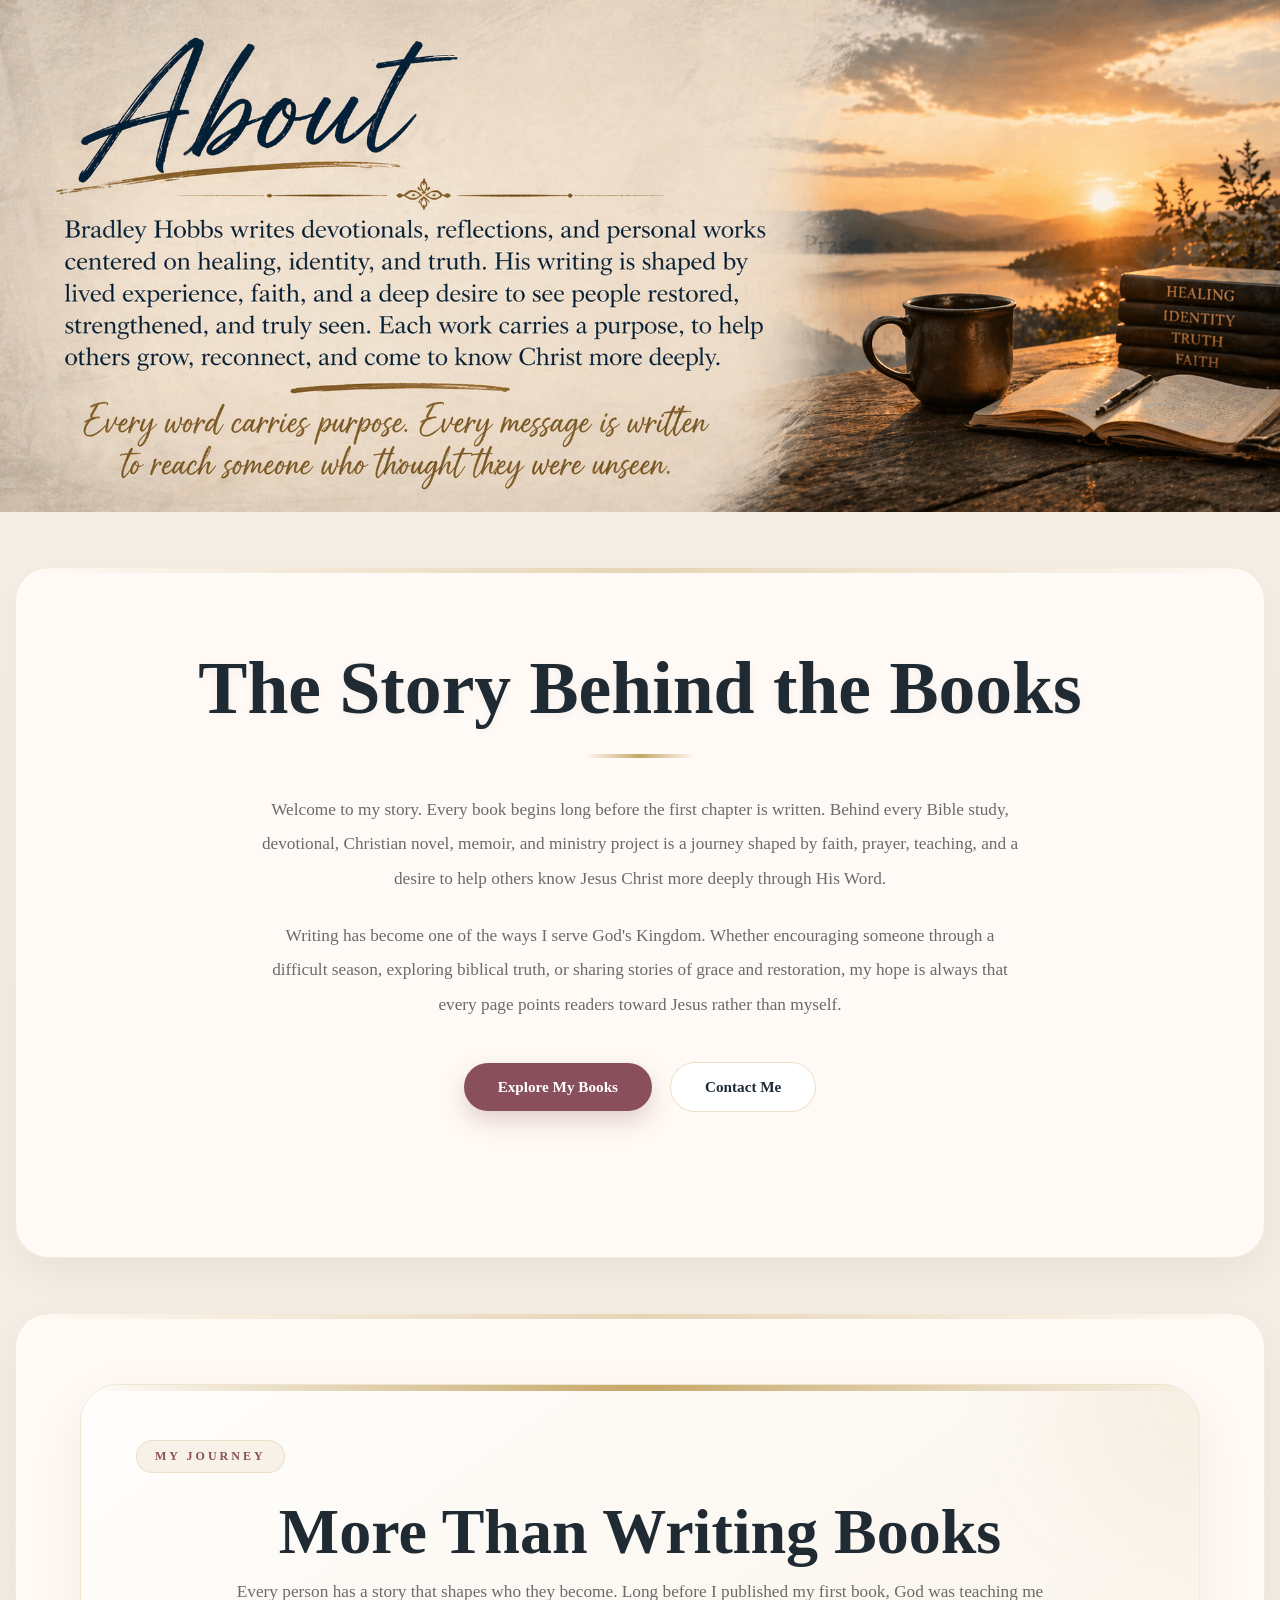
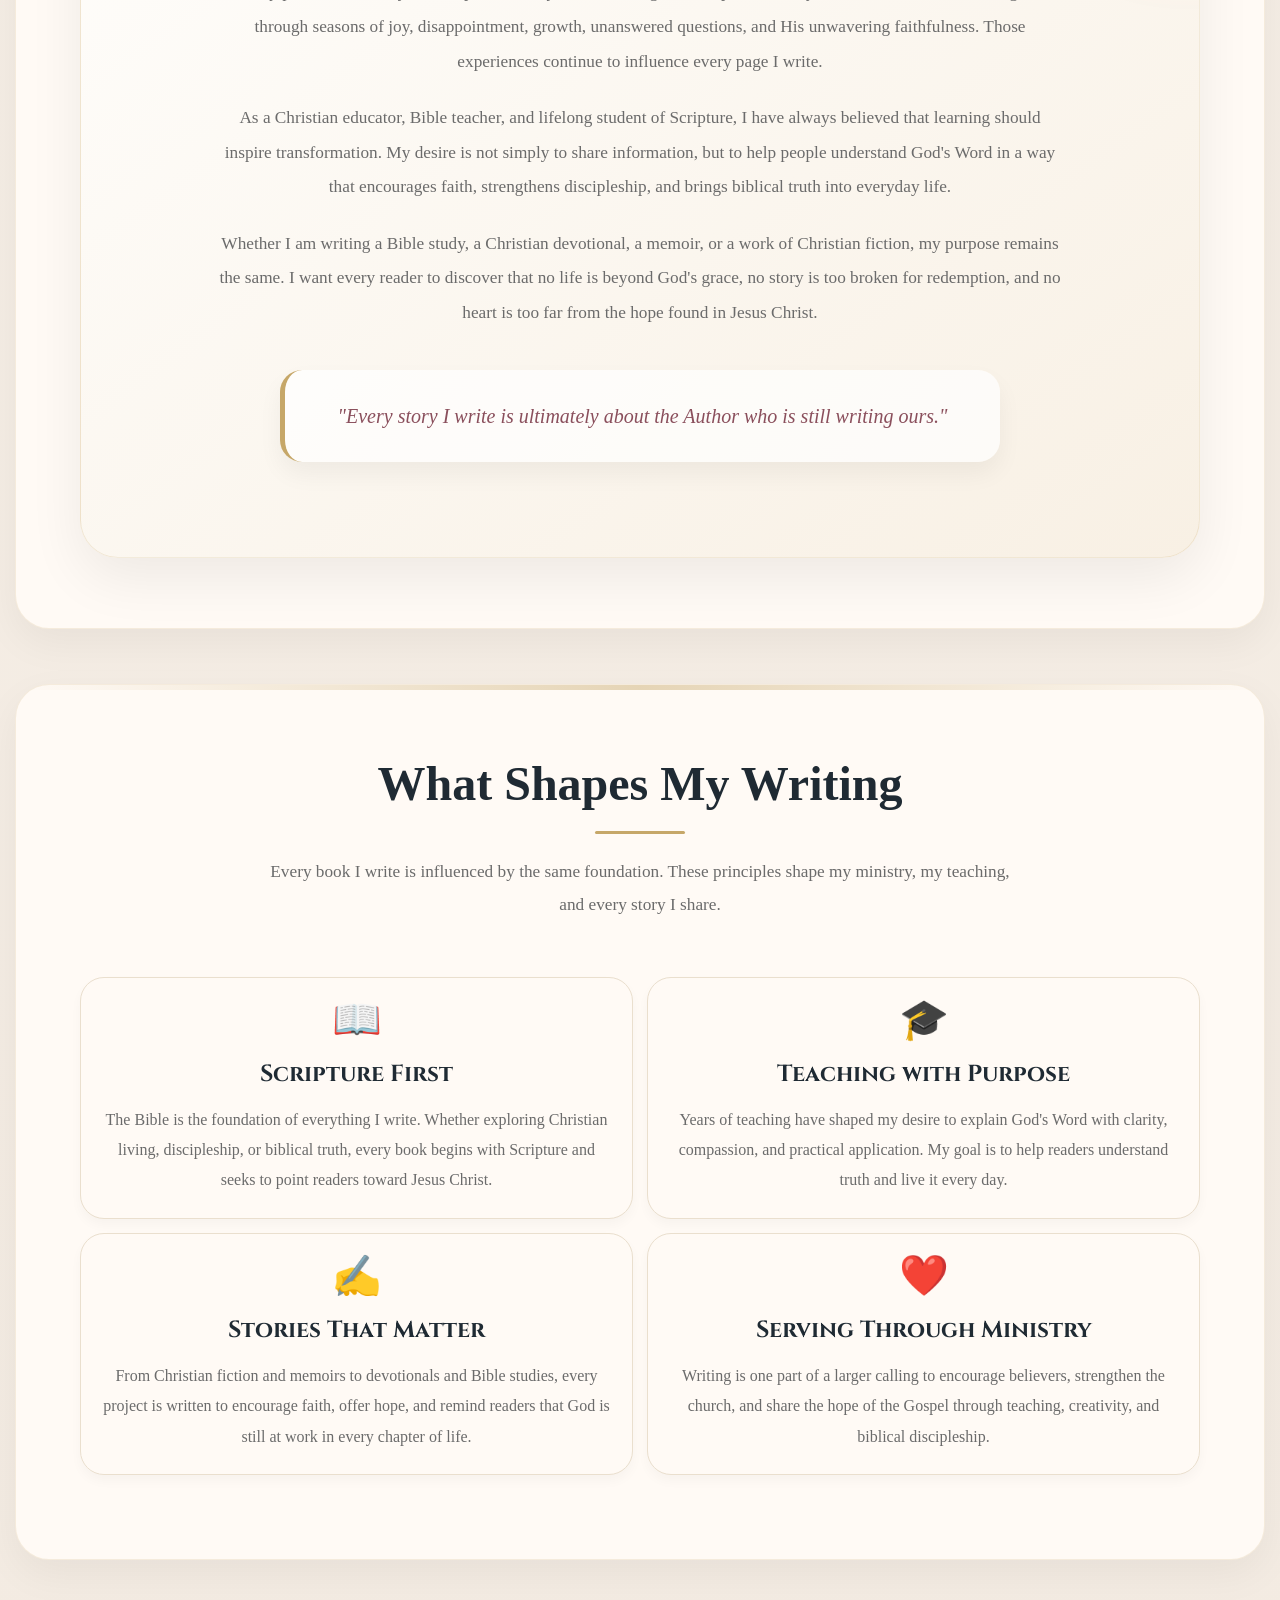
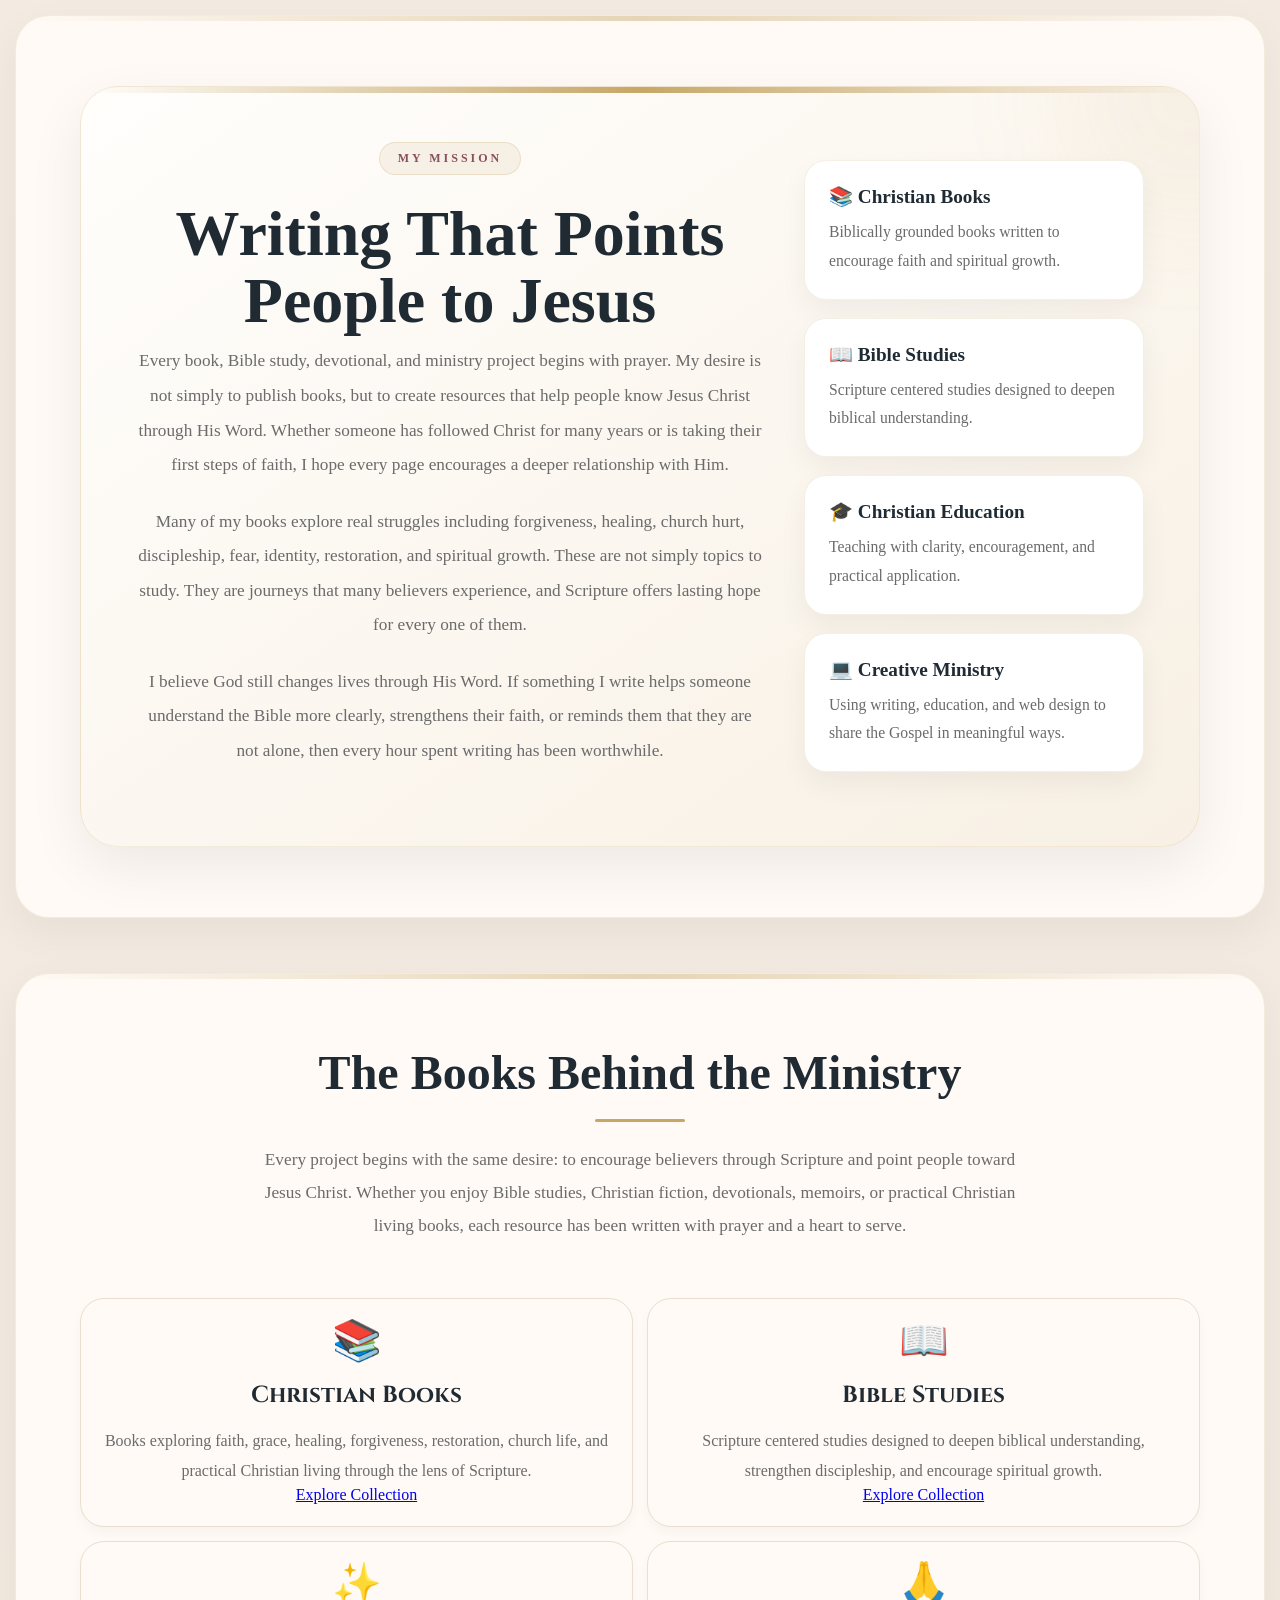
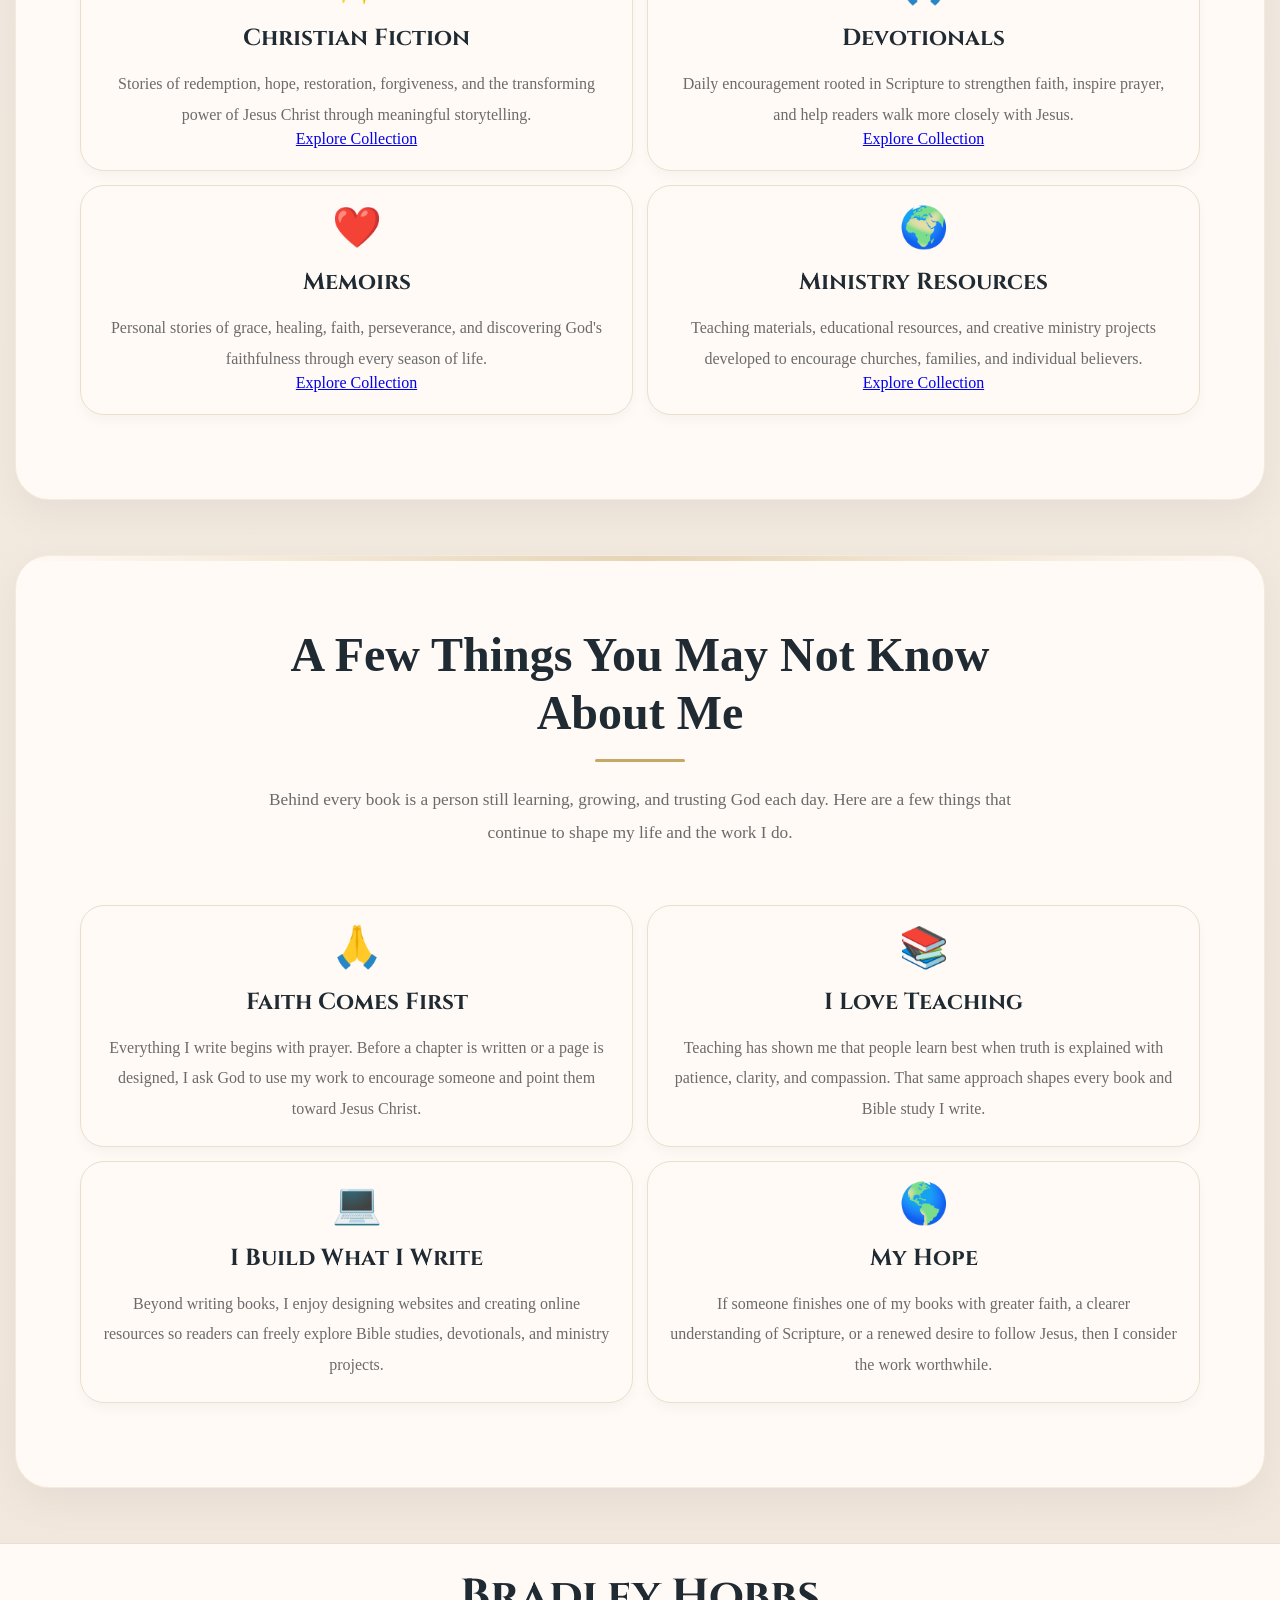
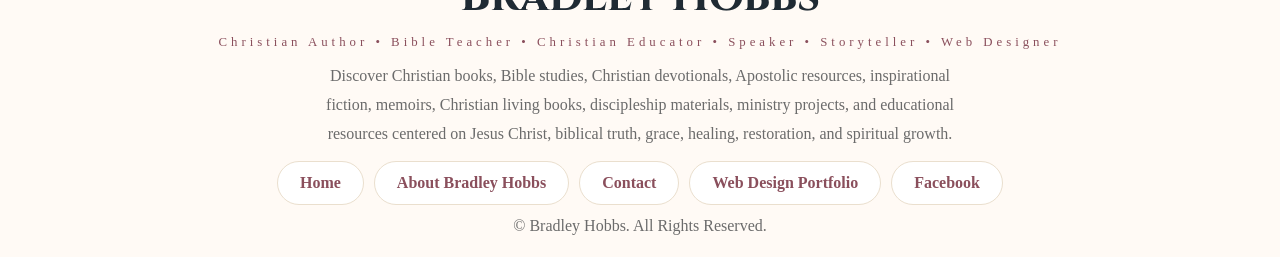
==== about.html @ 8936977a "Update about.html" ====
<!DOCTYPE html>
<html lang="en">
<head>
<meta charset="UTF-8">

<meta
name="viewport"
content="width=device-width,initial-scale=1.0">

<title>

About Bradley Hobbs

</title>

<link
href="https://fonts.googleapis.com/css2?family=Cinzel:wght@400;600;700&display=swap"
rel="stylesheet">

<link
rel="stylesheet"
href="styles-about.css">

</head>

<body>

<!-- ==========================================
HERO BANNER
========================================== -->

<div class="hero">

<img

src="YOUR-BANNER-IMAGE-2.jpg"

alt="About Bradley Hobbs, Christian author, Bible teacher, Christian educator, and creator of Christian books and Bible studies."

>

</div>

<!-- ==========================================
ABOUT HERO
========================================== -->

<section class="section">

<div class="section-inner">

<header class="author-introduction">

<h1>

The Story Behind the Books

</h1>

<div class="hero-divider"></div>

<p class="seo-intro">

Welcome to my story.

Every book begins long before the first chapter is written. Behind every Bible study, devotional, Christian novel, memoir, and ministry project is a journey shaped by faith, prayer, teaching, and a desire to help others know Jesus Christ more deeply through His Word.

</p>

<p>

Writing has become one of the ways I serve God's Kingdom. Whether encouraging someone through a difficult season, exploring biblical truth, or sharing stories of grace and restoration, my hope is always that every page points readers toward Jesus rather than myself.

</p>

<div class="hero-buttons">

<a

href="index.html"

class="primary-button">

Explore My Books

</a>

<a

href="contact.html"

class="secondary-button">

Contact Me

</a>

</div>

</header>

</div>

</section>


<!-- ==========================================
MY JOURNEY
========================================== -->

<section class="section alt">

<div class="section-inner">

<div class="featured-book">

<div class="featured-glow"></div>

<div class="featured-label">

My Journey

</div>

<div class="featured-text">

<h2>

More Than Writing Books

</h2>

<p>

Every person has a story that shapes who they become. Long before I published my first book, God was teaching me through seasons of joy, disappointment, growth, unanswered questions, and His unwavering faithfulness. Those experiences continue to influence every page I write.

</p>

<p>

As a Christian educator, Bible teacher, and lifelong student of Scripture, I have always believed that learning should inspire transformation. My desire is not simply to share information, but to help people understand God's Word in a way that encourages faith, strengthens discipleship, and brings biblical truth into everyday life.

</p>

<p>

Whether I am writing a Bible study, a Christian devotional, a memoir, or a work of Christian fiction, my purpose remains the same. I want every reader to discover that no life is beyond God's grace, no story is too broken for redemption, and no heart is too far from the hope found in Jesus Christ.

</p>

<blockquote class="featured-quote">

"Every story I write is ultimately about the Author who is still writing ours."

</blockquote>

</div>

</div>

</div>

</section>


<!-- ==========================================
WHAT SHAPES MY WRITING
========================================== -->

<section class="section">

<div class="section-inner">

<div class="section-heading">

<h2>

What Shapes My Writing

</h2>

<p class="sectionText">

Every book I write is influenced by the same foundation. These principles shape my ministry, my teaching, and every story I share.

</p>

</div>

<div class="grid">

<article class="card">

<div class="icon">

📖

</div>

<h3>

Scripture First

</h3>

<p>

The Bible is the foundation of everything I write. Whether exploring Christian living, discipleship, or biblical truth, every book begins with Scripture and seeks to point readers toward Jesus Christ.

</p>

</article>

<article class="card">

<div class="icon">

🎓

</div>

<h3>

Teaching with Purpose

</h3>

<p>

Years of teaching have shaped my desire to explain God's Word with clarity, compassion, and practical application. My goal is to help readers understand truth and live it every day.

</p>

</article>

<article class="card">

<div class="icon">

✍️

</div>

<h3>

Stories That Matter

</h3>

<p>

From Christian fiction and memoirs to devotionals and Bible studies, every project is written to encourage faith, offer hope, and remind readers that God is still at work in every chapter of life.

</p>

</article>

<article class="card">

<div class="icon">

❤️

</div>

<h3>

Serving Through Ministry

</h3>

<p>

Writing is one part of a larger calling to encourage believers, strengthen the church, and share the hope of the Gospel through teaching, creativity, and biblical discipleship.

</p>

</article>

</div>

</div>

</section>


<!-- ==========================================
MY MISSION
========================================== -->

<section class="section alt">

<div class="section-inner">

<div class="featured-book">

<div class="featured-glow"></div>

<div class="featured-content">

<div class="featured-text">

<div class="featured-label">

My Mission

</div>

<h2>

Writing That Points People to Jesus

</h2>

<p>

Every book, Bible study, devotional, and ministry project begins with prayer. My desire is not simply to publish books, but to create resources that help people know Jesus Christ through His Word. Whether someone has followed Christ for many years or is taking their first steps of faith, I hope every page encourages a deeper relationship with Him.

</p>

<p>

Many of my books explore real struggles including forgiveness, healing, church hurt, discipleship, fear, identity, restoration, and spiritual growth. These are not simply topics to study. They are journeys that many believers experience, and Scripture offers lasting hope for every one of them.

</p>

<p>

I believe God still changes lives through His Word. If something I write helps someone understand the Bible more clearly, strengthens their faith, or reminds them that they are not alone, then every hour spent writing has been worthwhile.

</p>

</div>

<div class="featured-cover">

<div class="mission-panel">

<div class="mission-item">

<h3>

📚 Christian Books

</h3>

<p>

Biblically grounded books written to encourage faith and spiritual growth.

</p>

</div>

<div class="mission-item">

<h3>

📖 Bible Studies

</h3>

<p>

Scripture centered studies designed to deepen biblical understanding.

</p>

</div>

<div class="mission-item">

<h3>

🎓 Christian Education

</h3>

<p>

Teaching with clarity, encouragement, and practical application.

</p>

</div>

<div class="mission-item">

<h3>

💻 Creative Ministry

</h3>

<p>

Using writing, education, and web design to share the Gospel in meaningful ways.

</p>

</div>

</div>

</div>

</div>

</div>

</div>

</section>



<!-- ==========================================
THE BOOKS BEHIND THE MINISTRY
========================================== -->

<section class="section">

<div class="section-inner">

<div class="section-heading">

<h2>

The Books Behind the Ministry

</h2>

<p class="sectionText">

Every project begins with the same desire: to encourage believers through Scripture and point people toward Jesus Christ. Whether you enjoy Bible studies, Christian fiction, devotionals, memoirs, or practical Christian living books, each resource has been written with prayer and a heart to serve.

</p>

</div>

<div class="grid">

<article class="card">

<div class="icon">📚</div>

<h3>

Christian Books

</h3>

<p>

Books exploring faith, grace, healing, forgiveness, restoration, church life, and practical Christian living through the lens of Scripture.

</p>

<a
href="index.html#healing"
class="view">

Explore Collection

</a>

</article>

<article class="card">

<div class="icon">📖</div>

<h3>

Bible Studies

</h3>

<p>

Scripture centered studies designed to deepen biblical understanding, strengthen discipleship, and encourage spiritual growth.

</p>

<a
href="index.html#apostolic"
class="view">

Explore Collection

</a>

</article>

<article class="card">

<div class="icon">✨</div>

<h3>

Christian Fiction

</h3>

<p>

Stories of redemption, hope, restoration, forgiveness, and the transforming power of Jesus Christ through meaningful storytelling.

</p>

<a
href="index.html#fiction"
class="view">

Explore Collection

</a>

</article>

<article class="card">

<div class="icon">🙏</div>

<h3>

Devotionals

</h3>

<p>

Daily encouragement rooted in Scripture to strengthen faith, inspire prayer, and help readers walk more closely with Jesus.

</p>

<a
href="index.html#growth"
class="view">

Explore Collection

</a>

</article>

<article class="card">

<div class="icon">❤️</div>

<h3>

Memoirs

</h3>

<p>

Personal stories of grace, healing, faith, perseverance, and discovering God's faithfulness through every season of life.

</p>

<a
href="index.html#love"
class="view">

Explore Collection

</a>

</article>

<article class="card">

<div class="icon">🌍</div>

<h3>

Ministry Resources

</h3>

<p>

Teaching materials, educational resources, and creative ministry projects developed to encourage churches, families, and individual believers.

</p>

<a
href="index.html#creative"
class="view">

Explore Collection

</a>

</article>

</div>

</div>

</section>


<!-- ==========================================
A FEW THINGS YOU MAY NOT KNOW
========================================== -->

<section class="section alt">

<div class="section-inner">

<div class="section-heading">

<h2>

A Few Things You May Not Know About Me

</h2>

<p class="sectionText">

Behind every book is a person still learning, growing, and trusting God each day. Here are a few things that continue to shape my life and the work I do.

</p>

</div>

<div class="grid">

<article class="card">

<div class="icon">

🙏

</div>

<h3>

Faith Comes First

</h3>

<p>

Everything I write begins with prayer. Before a chapter is written or a page is designed, I ask God to use my work to encourage someone and point them toward Jesus Christ.

</p>

</article>

<article class="card">

<div class="icon">

📚

</div>

<h3>

I Love Teaching

</h3>

<p>

Teaching has shown me that people learn best when truth is explained with patience, clarity, and compassion. That same approach shapes every book and Bible study I write.

</p>

</article>

<article class="card">

<div class="icon">

💻

</div>

<h3>

I Build What I Write

</h3>

<p>

Beyond writing books, I enjoy designing websites and creating online resources so readers can freely explore Bible studies, devotionals, and ministry projects.

</p>

</article>

<article class="card">

<div class="icon">

🌎

</div>

<h3>

My Hope

</h3>

<p>

If someone finishes one of my books with greater faith, a clearer understanding of Scripture, or a renewed desire to follow Jesus, then I consider the work worthwhile.

</p>

</article>

</div>

</div>

</section>
  
<footer class="footer">

<div class="footerGlow"></div>

<div class="footerBrand">
Bradley Hobbs
</div>

<div class="footerTag">
Christian Author • Bible Teacher • Christian Educator • Speaker • Storyteller • Web Designer
</div>

<p class="footerDescription">

Discover Christian books, Bible studies, Christian devotionals, Apostolic resources, inspirational fiction, memoirs, Christian living books, discipleship materials, ministry projects, and educational resources centered on Jesus Christ, biblical truth, grace, healing, restoration, and spiritual growth.

</p>

<nav
class="footerLinks"
aria-label="Footer Navigation">

<a href="index.html">
Home
</a>

<a href="about.html">
About Bradley Hobbs
</a>

<a href="contact.html">
Contact
</a>

<a href="https://brad-hobbswd.github.io/brad-hobbswd/">
Web Design Portfolio
</a>

<a href="https://www.facebook.com/brad.hobbs">
Facebook
</a>

</nav>

<div class="footerCopyright">

© <span id="year"></span> Bradley Hobbs.
All Rights Reserved.

</div>

</footer>
  
</body>
</html>
---- styles-about.css ----
*{
margin:0;
padding:0;
box-sizing:border-box;
}

:root{

--bg-main:#f3ebe2;
--bg-alt:#fffaf5;
--navy:#1f2a33;
--gold:#c6a768;
--rose:#8a4f5c;
--soft:#6b6b6b;

}

body{

font-family:
Georgia,
"Times New Roman",
serif;

background:
linear-gradient(
to bottom,
#f6efe7,
#f3ebe2,
#f1e7dd
);

color:var(--navy);

overflow-x:hidden;

}

..hero{

display:flex;

justify-content:center;

width:100%;

line-height:0;

margin:0;

padding:0;

}

.hero img{

width:100%;

max-width:1400px;

display:block;

margin:auto;

}

.divider{

width:120px;

height:2px;

margin:
10px auto
14px;

background:

linear-gradient(
90deg,
transparent,
var(--gold),
transparent
);

position:relative;

}

.divider:after{

content:"✦";

position:absolute;

left:50%;

top:-14px;

transform:
translateX(-50%);

padding:0 8px;

background:#f3ebe2;

color:var(--gold);

}

.section{

max-width:1250px;

margin:55px auto;

padding:70px 45px;

background:#fffaf5;

border-radius:34px;

border:1px solid rgba(198,167,104,.18);

box-shadow:
0 14px 40px rgba(0,0,0,.05);

overflow:hidden;

position:relative;

}

.section::before{

content:"";

position:absolute;

top:0;
left:0;
right:0;

height:5px;

background:
linear-gradient(
90deg,
transparent,
var(--gold),
transparent
);

opacity:.45;

}

.section-inner{

max-width:1120px;

margin:auto;

}

.featured-book{

position:relative;

overflow:hidden;

padding:55px;

border-radius:38px;

background:

linear-gradient(
145deg,
#fffefc,
#f8f0e4
);

border:1px solid rgba(198,167,104,.22);

box-shadow:
0 20px 55px rgba(0,0,0,.07);

transition:
transform .4s ease,
box-shadow .4s ease;

}

.featured-book:hover{

transform:translateY(-6px);

box-shadow:
0 28px 70px rgba(0,0,0,.12);

}

.grid{

display:grid;

grid-template-columns:
1fr 1fr;

gap:14px;

margin-bottom:14px;

}

@media(max-width:768px){

.grid{

grid-template-columns:
1fr;

}

}

.card{

background:#fffaf5;

padding:22px;

border-radius:24px;

text-align:center;

border:
1px solid #eadfce;

box-shadow:
0 6px 12px rgba(
0,
0,
0,
.03
);

}

.icon{

font-size:2rem;

margin-bottom:10px;

}

.card h3{

font-family:
"Cinzel",
serif;

margin-bottom:10px;

}

.card p{

line-height:1.7;

color:var(--soft);

}

.quote{

margin-top:14px;

padding:20px;

border-radius:24px;

background:

linear-gradient(
135deg,
rgba(
198,
167,
104,
.08
),
rgba(
255,
255,
255,
.55
)
);

text-align:center;

}

.quote p{

font-size:1.1rem;

font-style:italic;

line-height:1.8;

}

.footer{

margin-top:12px;

padding:
22px
20px;

text-align:center;

background:#fffaf5;

border-top:
1px solid #eadfce;

}

.footerBrand{

font-family:
"Cinzel",
serif;

font-size:
clamp(
2rem,
5vw,
2.8rem
);

font-weight:700;

margin-bottom:8px;

color:var(--navy);

}

.footerTag{

font-size:.8rem;

letter-spacing:4px;

color:var(--rose);

margin-bottom:12px;

}

.footerDescription{

max-width:650px;

margin:auto;

line-height:1.8;

color:var(--soft);

margin-bottom:12px;

}

.footerLinks{

display:flex;

justify-content:center;

gap:10px;

flex-wrap:wrap;

margin-bottom:12px;

}

.footerLinks a{

padding:12px 22px;

background:white;

border-radius:999px;

text-decoration:none;

color:var(--rose);

font-weight:bold;

border:1px solid #eadfce;

}

.footerQuote{

font-style:italic;

color:var(--gold);

margin-bottom:10px;

}

.footerCopyright{

color:var(--soft);

}

/* Smooth Card Animations */

.card,
.storyCard{

transition:
transform .3s ease,
box-shadow .3s ease;

}

.card:hover,
.storyCard:hover{

transform:
translateY(-4px);

box-shadow:
0 14px 28px rgba(
0,
0,
0,
.08
);

}

/* Better Story Section */

.storyCard{

max-width:900px;

margin:
0 auto
18px;

}

.storyCard h2{

font-size:
clamp(
1.8rem,
4vw,
2.5rem
);

line-height:1.2;

}

.storyCard p{

font-size:1.05rem;

}

/* Improve Card Icons */

.icon{

font-size:2.3rem;

margin-bottom:12px;

}

/* Footer Links Hover */

.footerLinks a{

transition:
all .3s ease;

}

.footerLinks a:hover{

transform:
translateY(-2px);

background:
var(--gold);

color:white;

border-color:
var(--gold);

}

/* Quote Enhancement */

.quote{

box-shadow:
0 8px 20px rgba(
0,
0,
0,
.04
);

}

.quote p{

max-width:700px;

margin:auto;

}

/* Banner Refinement */

.aboutBanner img{

border-radius:
0 0 20px 20px;

}

.icon{

font-size:2.5rem;

margin-bottom:18px;

line-height:1;

}

.grid .card{

text-align:center;

}

.grid .card h3{

font-size:1.45rem;

margin-bottom:15px;

color:var(--navy);

}

.grid .card p{

font-size:1rem;

line-height:1.9;

}

/*==============================
MISSION PANEL
===============================*/

.mission-panel{

display:flex;

flex-direction:column;

gap:18px;

}

.mission-item{

background:#ffffff;

padding:24px;

border-radius:22px;

border:1px solid rgba(198,167,104,.18);

box-shadow:0 12px 28px rgba(0,0,0,.05);

transition:.35s ease;

}

.mission-item:hover{

transform:translateY(-4px);

box-shadow:0 18px 38px rgba(0,0,0,.08);

}

.mission-item h3{

font-size:1.2rem;

margin-bottom:10px;

color:var(--navy);

}

.mission-item p{

font-size:.98rem;

line-height:1.8;

color:var(--soft);

margin:0;

}

.section-heading{

text-align:center;

max-width:760px;

margin:0 auto 55px;

}

.section-heading h2{

font-size:clamp(2rem,4vw,3rem);

line-height:1.2;

margin-bottom:18px;

color:var(--navy);

}

.section-heading h2::after{

content:"";

display:block;

width:90px;

height:3px;

background:var(--gold);

margin:18px auto 0;

border-radius:999px;

}

.sectionText{

font-size:1.08rem;

line-height:1.9;

color:var(--soft);

margin-top:22px;

}

/* ===========================
   AUTHOR INTRODUCTION
=========================== */

.author-introduction{

max-width:900px;

margin:0 auto;

text-align:center;

padding:10px 0 35px;

}

.author-introduction h1{

font-size:clamp(2.8rem,6vw,4.6rem);

line-height:1.1;

font-weight:700;

color:var(--navy);

margin-bottom:18px;

text-shadow:
0 2px 8px rgba(0,0,0,.05);

}

.author-introduction p{

max-width:760px;

margin:0 auto 22px;

font-size:1.08rem;

line-height:2;

color:var(--soft);

}

.hero-divider{

width:110px;

height:4px;

margin:25px auto 35px;

border-radius:999px;

background:

linear-gradient(
90deg,
transparent,
var(--gold),
transparent
);

}

.seo-intro{

font-size:1.15rem;

line-height:1.9;

margin-bottom:28px;

color:#374151;

}

.hero-buttons{

display:flex;

justify-content:center;

align-items:center;

gap:18px;

flex-wrap:wrap;

margin:40px 0;

}

.primary-button,
.secondary-button{

display:inline-flex;

align-items:center;

justify-content:center;

padding:15px 34px;

border-radius:999px;

font-weight:700;

text-decoration:none;

transition:.35s ease;

font-size:.95rem;

}

.primary-button{

background:var(--rose);

color:#fff;

box-shadow:

0 10px 25px rgba(138,79,92,.25);

}

.primary-button:hover{

transform:translateY(-5px);

box-shadow:

0 18px 35px rgba(138,79,92,.35);

}

.secondary-button{

background:#fff;

color:var(--navy);

border:1px solid rgba(198,167,104,.35);

}

.secondary-button:hover{

transform:translateY(-5px);

background:#faf5ee;

}

/* ===========================
   FEATURED SECTIONS
=========================== */

.featured-book{

position:relative;

overflow:hidden;

padding:55px;

border-radius:38px;

background:

linear-gradient(
145deg,
#fffefc,
#f8f0e4
);

border:1px solid rgba(198,167,104,.22);

box-shadow:

0 20px 55px rgba(0,0,0,.07);

transition:

transform .4s ease,
box-shadow .4s ease;

}

.featured-book:hover{

transform:translateY(-6px);

box-shadow:

0 28px 70px rgba(0,0,0,.12);

}

.featured-book::before{

content:"";

position:absolute;

top:0;

left:0;

width:100%;

height:6px;

background:

linear-gradient(
90deg,
transparent,
var(--gold),
transparent
);

}

.featured-glow{

position:absolute;

top:-120px;

right:-120px;

width:260px;

height:260px;

border-radius:50%;

background:

rgba(198,167,104,.08);

filter:blur(50px);

}

.featured-label{

display:inline-block;

padding:8px 18px;

background:

rgba(198,167,104,.12);

border:1px solid rgba(198,167,104,.25);

border-radius:999px;

font-size:.75rem;

font-weight:700;

letter-spacing:3px;

text-transform:uppercase;

color:var(--rose);

margin-bottom:25px;

}

.featured-content{

position:relative;

z-index:2;

display:grid;

grid-template-columns:

1fr 340px;

gap:40px;

align-items:center;

}

.featured-text{

max-width:850px;

margin:auto;

text-align:center;

}

.featured-text h2{

font-size:clamp(2.3rem,5vw,4rem);

line-height:1.05;

margin-bottom:10px;

color:var(--navy);

}

.featured-text p{

font-size:1.08rem;

line-height:2;

color:var(--soft);

margin-bottom:22px;

}

.featured-quote{

max-width:720px;

margin:40px auto;

padding:28px;

border-left:5px solid var(--gold);

background:

rgba(255,255,255,.72);

border-radius:22px;

font-size:1.25rem;

line-height:1.8;

font-style:italic;

color:var(--rose);

box-shadow:

0 12px 25px rgba(0,0,0,.05);

}
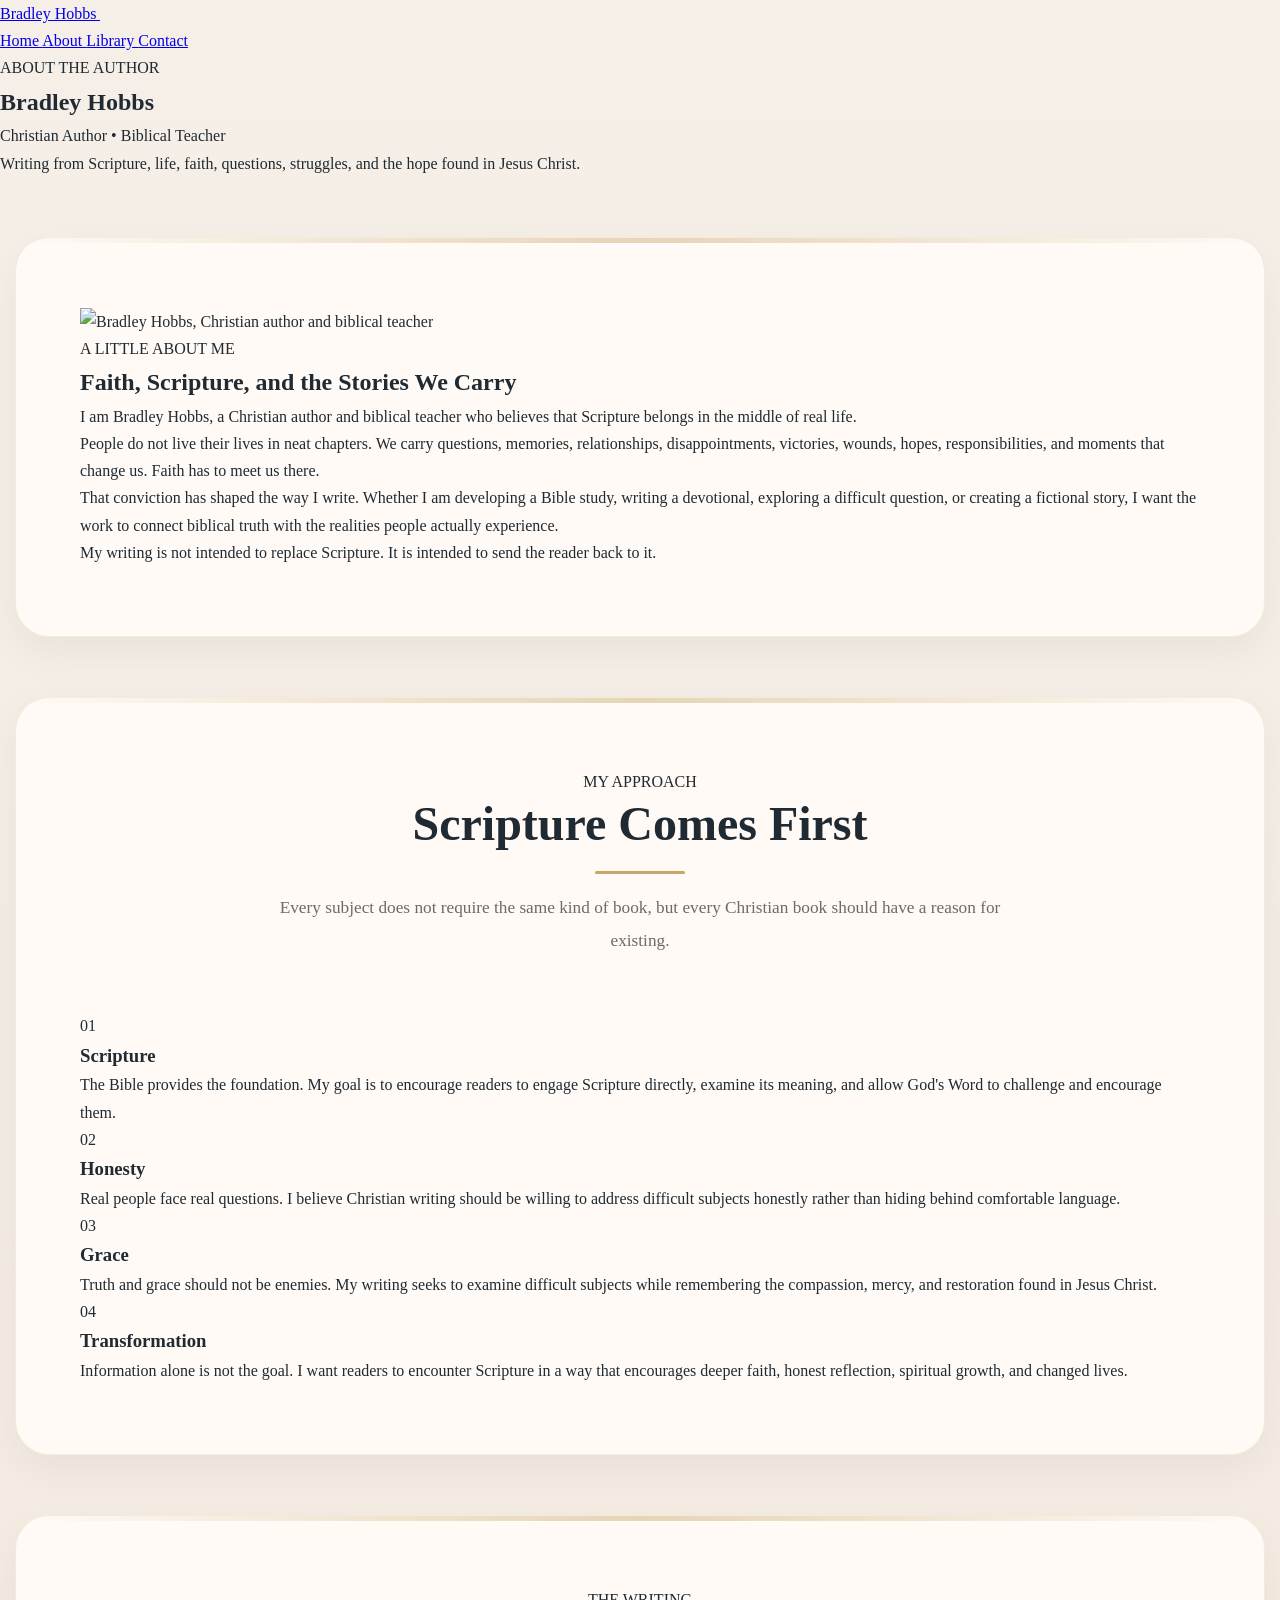
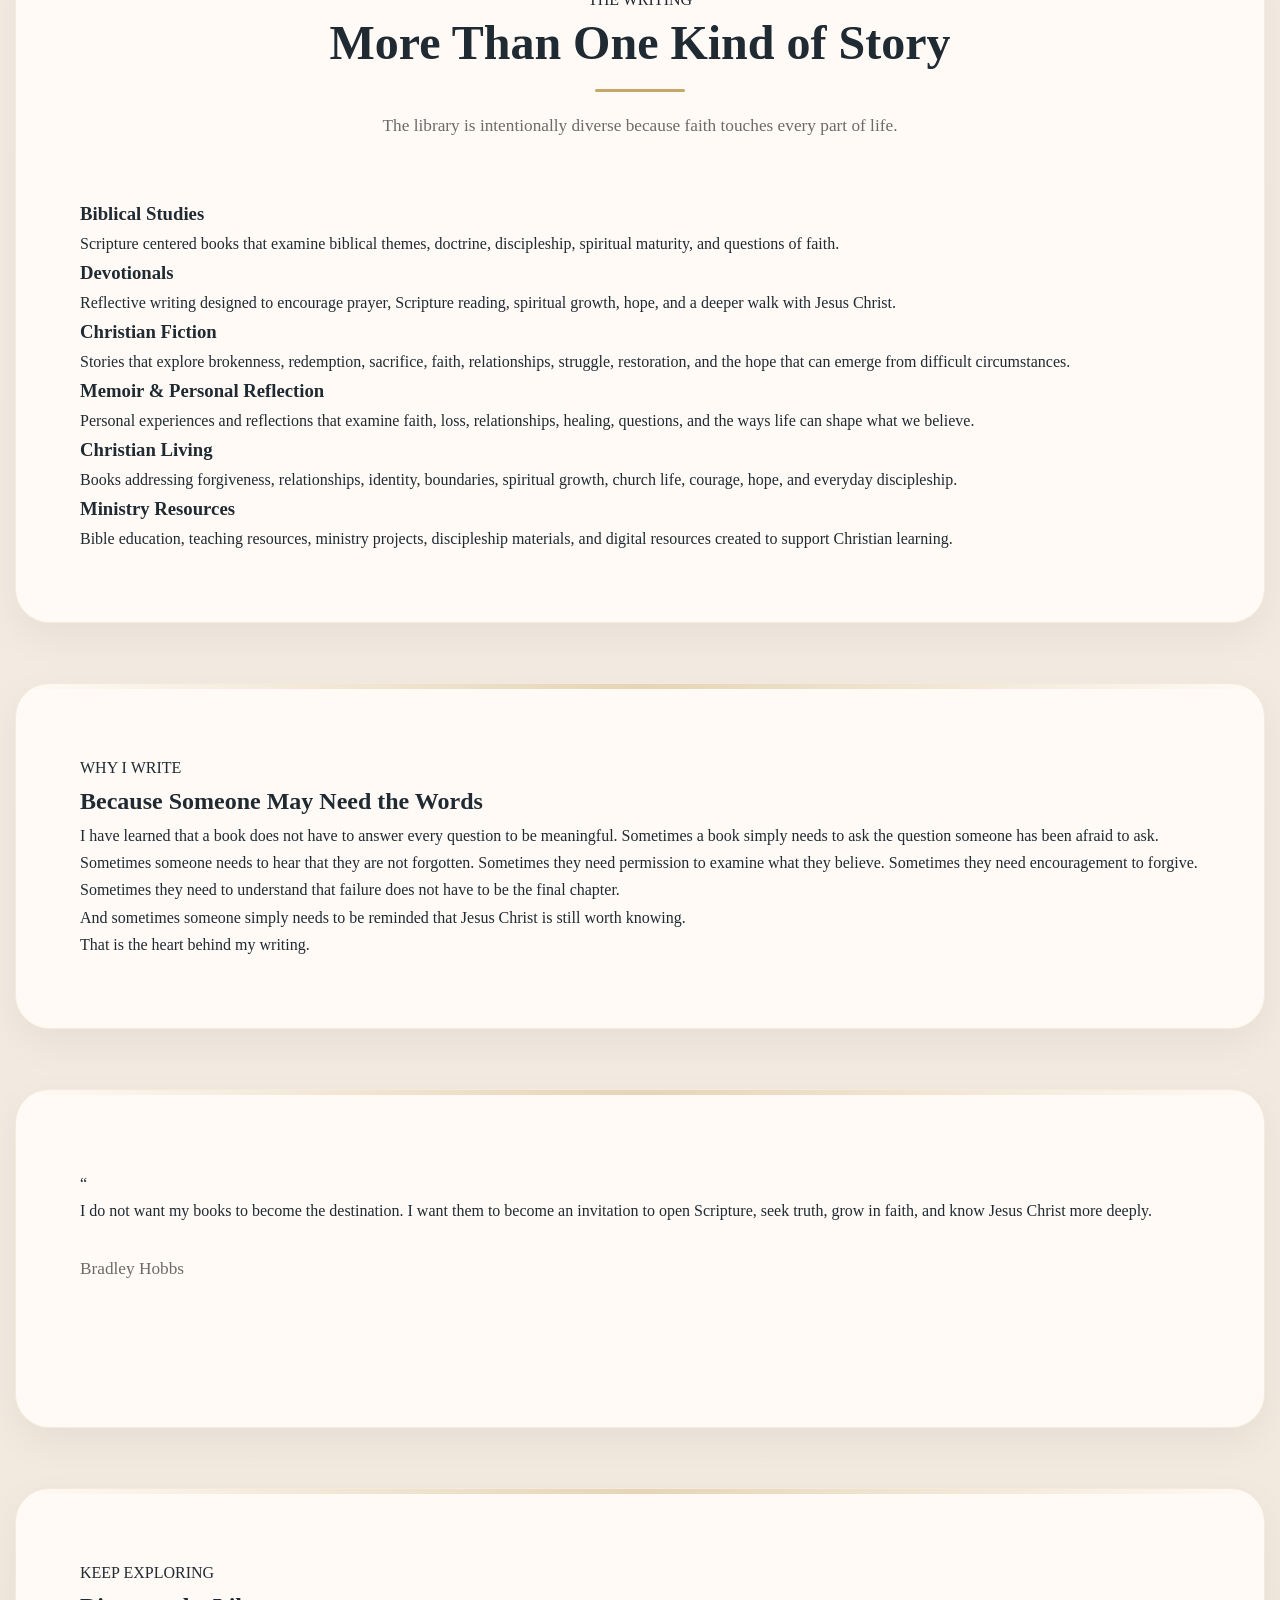
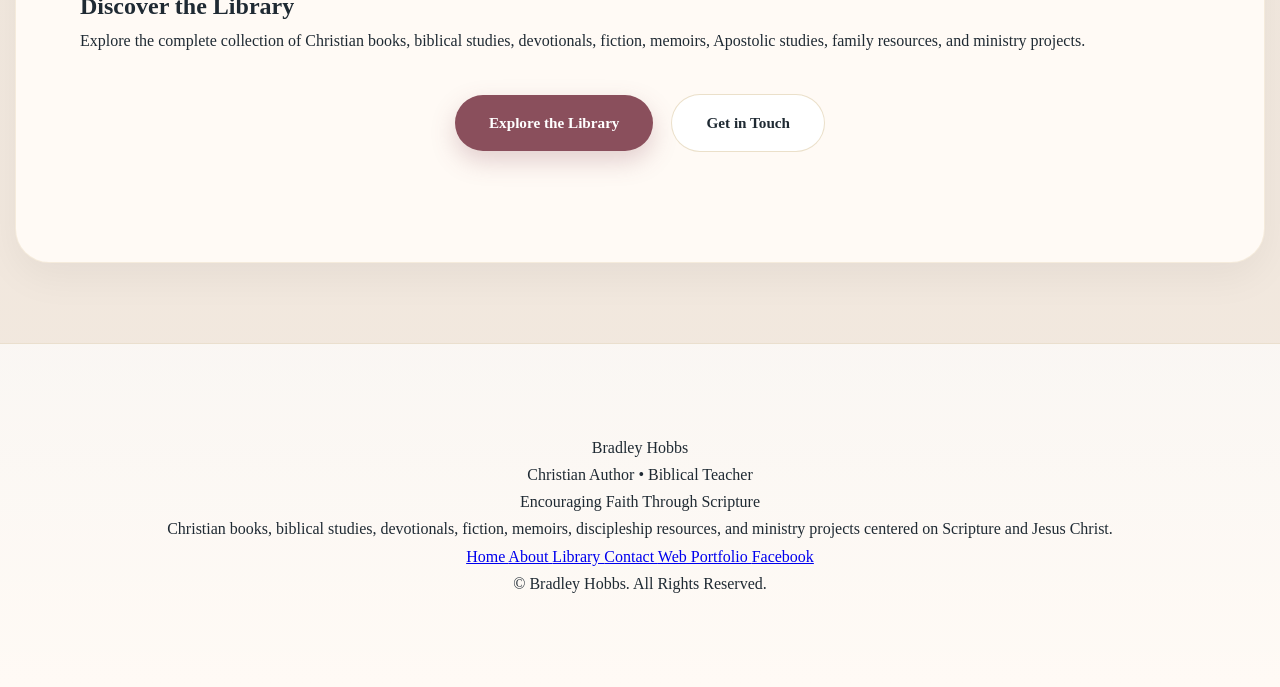
==== commit 7092f775: "Update about.html" ====
--- a/about.html
+++ b/about.html
@@ -2,779 +2,498 @@
 <html lang="en">
 <head>
 <meta charset="UTF-8">
-
-<meta
-name="viewport"
-content="width=device-width,initial-scale=1.0">
-
+<meta
+    name="viewport"
+    content="width=device-width, initial-scale=1.0">
 <title>
-
-About Bradley Hobbs
-
+    About Bradley Hobbs | Christian Author & Biblical Teacher
 </title>
-
+<meta
+    name="description"
+    content="Learn more about Bradley Hobbs, Christian author and biblical teacher, his approach to Scripture, his writing, and the purpose behind his books and ministry projects.">
+<meta
+    name="author"
+    content="Bradley Hobbs">
+<meta
+    name="robots"
+    content="index, follow, max-image-preview:large">
+<meta
+    name="theme-color"
+    content="#101b2b">
 <link
-href="https://fonts.googleapis.com/css2?family=Cinzel:wght@400;600;700&display=swap"
-rel="stylesheet">
-
+    rel="canonical"
+    href="https://brad-hobbswd.github.io/authors-page/about.html">
+<!-- Open Graph -->
+<meta
+    property="og:type"
+    content="profile">
+<meta
+    property="og:site_name"
+    content="Bradley Hobbs">
+<meta
+    property="og:title"
+    content="About Bradley Hobbs | Christian Author">
+<meta
+    property="og:description"
+    content="Learn more about Bradley Hobbs, his writing, his approach to Scripture, and the purpose behind his Christian books and ministry projects.">
+<meta
+    property="og:url"
+    content="https://brad-hobbswd.github.io/authors-page/about.html">
+<meta
+    property="og:image"
+    content="https://brad-hobbswd.github.io/authors-page/images/profile.jpg">
+<!-- Styles -->
 <link
-rel="stylesheet"
-href="styles-about.css">
-
+    rel="stylesheet"
+    href="styles.css">
+<!-- Structured Data -->
+<script type="application/ld+json">
+{
+    "@context": "https://schema.org",
+    "@type": "AboutPage",
+    "name": "About Bradley Hobbs",
+    "url": "https://brad-hobbswd.github.io/authors-page/about.html",
+    "description": "About Bradley Hobbs, Christian author and biblical teacher.",
+    "mainEntity": {
+        "@type": "Person",
+        "name": "Bradley Hobbs",
+        "alternateName": "Brad Hobbs",
+        "jobTitle": "Christian Author",
+        "url": "https://brad-hobbswd.github.io/authors-page/",
+        "image": "https://brad-hobbswd.github.io/authors-page/images/profile.jpg",
+        "sameAs": [
+            "https://www.facebook.com/profile.php?id=61580865290507",
+            "https://brad-hobbswd.github.io/brad-hobbswd/"
+        ]
+    }
+}
+</script>
 </head>
-
 <body>
-
-<!-- ==========================================
-HERO BANNER
+<!-- =========================================
+     NAVIGATION
 ========================================== -->
-
-<div class="hero">
-
-<img
-
-src="YOUR-BANNER-IMAGE-2.jpg"
-
-alt="About Bradley Hobbs, Christian author, Bible teacher, Christian educator, and creator of Christian books and Bible studies."
-
->
-
-</div>
-
-<!-- ==========================================
-ABOUT HERO
+<header class="site-header">
+    <nav
+        class="navbar"
+        aria-label="Main Navigation">
+        <a
+            href="index.html"
+            class="site-logo"
+            aria-label="Bradley Hobbs Home">
+            Bradley Hobbs
+        </a>
+        <button
+            class="nav-toggle"
+            type="button"
+            aria-label="Open navigation"
+            aria-expanded="false"
+            aria-controls="primary-navigation">
+            <span></span>
+            <span></span>
+            <span></span>
+        </button>
+        <div
+            class="nav-links"
+            id="primary-navigation">
+            <a href="index.html">
+                Home
+            </a>
+            <a
+                href="about.html"
+                class="active"
+                aria-current="page">
+                About
+            </a>
+            <a href="library.html">
+                Library
+            </a>
+            <a href="contact.html">
+                Contact
+            </a>
+        </div>
+    </nav>
+</header>
+<main>
+    <!-- =========================================
+         ABOUT HERO
+    ========================================== -->
+    <section class="about-hero">
+        <div class="about-hero-content">
+            <p class="section-label">
+                ABOUT THE AUTHOR
+            </p>
+            <h1>
+                Bradley Hobbs
+            </h1>
+            <p class="about-hero-tagline">
+                Christian Author • Biblical Teacher
+            </p>
+            <p>
+                Writing from Scripture, life, faith, questions,
+                struggles, and the hope found in Jesus Christ.
+            </p>
+        </div>
+    </section>
+    <!-- =========================================
+         INTRODUCTION
+    ========================================== -->
+    <section class="section">
+        <div class="section-inner">
+            <div class="about-introduction">
+                <div class="about-image">
+                    <img
+                        src="images/profile.jpg"
+                        alt="Bradley Hobbs, Christian author and biblical teacher"
+                        loading="lazy"
+                        decoding="async">
+                </div>
+                <div class="about-introduction-content">
+                    <p class="section-label">
+                        A LITTLE ABOUT ME
+                    </p>
+                    <h2>
+                        Faith, Scripture, and the Stories We Carry
+                    </h2>
+                    <p class="lead-text">
+                        I am Bradley Hobbs, a Christian author and
+                        biblical teacher who believes that Scripture
+                        belongs in the middle of real life.
+                    </p>
+                    <p>
+                        People do not live their lives in neat chapters.
+                        We carry questions, memories, relationships,
+                        disappointments, victories, wounds, hopes,
+                        responsibilities, and moments that change us.
+                        Faith has to meet us there.
+                    </p>
+                    <p>
+                        That conviction has shaped the way I write.
+                        Whether I am developing a Bible study, writing
+                        a devotional, exploring a difficult question,
+                        or creating a fictional story, I want the work
+                        to connect biblical truth with the realities
+                        people actually experience.
+                    </p>
+                    <p>
+                        My writing is not intended to replace Scripture.
+                        It is intended to send the reader back to it.
+                    </p>
+                </div>
+            </div>
+        </div>
+    </section>
+    <!-- =========================================
+         WRITING PHILOSOPHY
+    ========================================== -->
+    <section class="section philosophy-section">
+        <div class="section-inner">
+            <div class="section-heading">
+                <p class="section-label">
+                    MY APPROACH
+                </p>
+                <h2>
+                    Scripture Comes First
+                </h2>
+                <p class="sectionText">
+                    Every subject does not require the same kind of book,
+                    but every Christian book should have a reason for
+                    existing.
+                </p>
+            </div>
+            <div class="philosophy-grid">
+                <article class="philosophy-card">
+                    <span class="philosophy-number">
+                        01
+                    </span>
+                    <h3>
+                        Scripture
+                    </h3>
+                    <p>
+                        The Bible provides the foundation. My goal is
+                        to encourage readers to engage Scripture
+                        directly, examine its meaning, and allow God's
+                        Word to challenge and encourage them.
+                    </p>
+                </article>
+                <article class="philosophy-card">
+                    <span class="philosophy-number">
+                        02
+                    </span>
+                    <h3>
+                        Honesty
+                    </h3>
+                    <p>
+                        Real people face real questions. I believe
+                        Christian writing should be willing to address
+                        difficult subjects honestly rather than hiding
+                        behind comfortable language.
+                    </p>
+                </article>
+                <article class="philosophy-card">
+                    <span class="philosophy-number">
+                        03
+                    </span>
+                    <h3>
+                        Grace
+                    </h3>
+                    <p>
+                        Truth and grace should not be enemies. My
+                        writing seeks to examine difficult subjects
+                        while remembering the compassion, mercy, and
+                        restoration found in Jesus Christ.
+                    </p>
+                </article>
+                <article class="philosophy-card">
+                    <span class="philosophy-number">
+                        04
+                    </span>
+                    <h3>
+                        Transformation
+                    </h3>
+                    <p>
+                        Information alone is not the goal. I want
+                        readers to encounter Scripture in a way that
+                        encourages deeper faith, honest reflection,
+                        spiritual growth, and changed lives.
+                    </p>
+                </article>
+            </div>
+        </div>
+    </section>
+    <!-- =========================================
+         WHAT I WRITE
+    ========================================== -->
+    <section class="section">
+        <div class="section-inner">
+            <div class="section-heading">
+                <p class="section-label">
+                    THE WRITING
+                </p>
+                <h2>
+                    More Than One Kind of Story
+                </h2>
+                <p class="sectionText">
+                    The library is intentionally diverse because faith
+                    touches every part of life.
+                </p>
+            </div>
+            <div class="writing-grid">
+                <article class="writing-card">
+                    <h3>
+                        Biblical Studies
+                    </h3>
+                    <p>
+                        Scripture centered books that examine biblical
+                        themes, doctrine, discipleship, spiritual
+                        maturity, and questions of faith.
+                    </p>
+                </article>
+                <article class="writing-card">
+                    <h3>
+                        Devotionals
+                    </h3>
+                    <p>
+                        Reflective writing designed to encourage prayer,
+                        Scripture reading, spiritual growth, hope, and
+                        a deeper walk with Jesus Christ.
+                    </p>
+                </article>
+                <article class="writing-card">
+                    <h3>
+                        Christian Fiction
+                    </h3>
+                    <p>
+                        Stories that explore brokenness, redemption,
+                        sacrifice, faith, relationships, struggle,
+                        restoration, and the hope that can emerge from
+                        difficult circumstances.
+                    </p>
+                </article>
+                <article class="writing-card">
+                    <h3>
+                        Memoir & Personal Reflection
+                    </h3>
+                    <p>
+                        Personal experiences and reflections that
+                        examine faith, loss, relationships, healing,
+                        questions, and the ways life can shape what we
+                        believe.
+                    </p>
+                </article>
+                <article class="writing-card">
+                    <h3>
+                        Christian Living
+                    </h3>
+                    <p>
+                        Books addressing forgiveness, relationships,
+                        identity, boundaries, spiritual growth, church
+                        life, courage, hope, and everyday discipleship.
+                    </p>
+                </article>
+                <article class="writing-card">
+                    <h3>
+                        Ministry Resources
+                    </h3>
+                    <p>
+                        Bible education, teaching resources, ministry
+                        projects, discipleship materials, and digital
+                        resources created to support Christian learning.
+                    </p>
+                </article>
+            </div>
+        </div>
+    </section>
+    <!-- =========================================
+         WHY I WRITE
+    ========================================== -->
+    <section class="section why-about-section">
+        <div class="section-inner">
+            <div class="why-about-layout">
+                <div>
+                    <p class="section-label">
+                        WHY I WRITE
+                    </p>
+                    <h2>
+                        Because Someone May Need the Words
+                    </h2>
+                </div>
+                <div class="why-about-content">
+                    <p>
+                        I have learned that a book does not have to
+                        answer every question to be meaningful. Sometimes
+                        a book simply needs to ask the question someone
+                        has been afraid to ask.
+                    </p>
+                    <p>
+                        Sometimes someone needs to hear that they are
+                        not forgotten. Sometimes they need permission to
+                        examine what they believe. Sometimes they need
+                        encouragement to forgive. Sometimes they need to
+                        understand that failure does not have to be the
+                        final chapter.
+                    </p>
+                    <p>
+                        And sometimes someone simply needs to be reminded
+                        that Jesus Christ is still worth knowing.
+                    </p>
+                    <p>
+                        That is the heart behind my writing.
+                    </p>
+                </div>
+            </div>
+        </div>
+    </section>
+    <!-- =========================================
+         AUTHOR STATEMENT
+    ========================================== -->
+    <section class="section author-statement-section">
+        <div class="section-inner narrow-content">
+            <div class="author-statement">
+                <span class="statement-mark">
+                    “
+                </span>
+                <blockquote>
+                    I do not want my books to become the destination.
+                    I want them to become an invitation to open
+                    Scripture, seek truth, grow in faith, and know Jesus
+                    Christ more deeply.
+                </blockquote>
+                <p class="statement-author">
+                    Bradley Hobbs
+                </p>
+            </div>
+        </div>
+    </section>
+    <!-- =========================================
+         EXPLORE
+    ========================================== -->
+    <section class="section about-cta-section">
+        <div class="section-inner">
+            <div class="about-cta">
+                <p class="section-label">
+                    KEEP EXPLORING
+                </p>
+                <h2>
+                    Discover the Library
+                </h2>
+                <p>
+                    Explore the complete collection of Christian books,
+                    biblical studies, devotionals, fiction, memoirs,
+                    Apostolic studies, family resources, and ministry
+                    projects.
+                </p>
+                <div class="hero-buttons">
+                    <a
+                        href="library.html"
+                        class="primary-button">
+                        Explore the Library
+                    </a>
+                    <a
+                        href="contact.html"
+                        class="secondary-button">
+                        Get in Touch
+                    </a>
+                </div>
+            </div>
+        </div>
+    </section>
+</main>
+<!-- =========================================
+     FOOTER
 ========================================== -->
-
-<section class="section">
-
-<div class="section-inner">
-
-<header class="author-introduction">
-
-<h1>
-
-The Story Behind the Books
-
-</h1>
-
-<div class="hero-divider"></div>
-
-<p class="seo-intro">
-
-Welcome to my story.
-
-Every book begins long before the first chapter is written. Behind every Bible study, devotional, Christian novel, memoir, and ministry project is a journey shaped by faith, prayer, teaching, and a desire to help others know Jesus Christ more deeply through His Word.
-
-</p>
-
-<p>
-
-Writing has become one of the ways I serve God's Kingdom. Whether encouraging someone through a difficult season, exploring biblical truth, or sharing stories of grace and restoration, my hope is always that every page points readers toward Jesus rather than myself.
-
-</p>
-
-<div class="hero-buttons">
-
-<a
-
-href="index.html"
-
-class="primary-button">
-
-Explore My Books
-
-</a>
-
-<a
-
-href="contact.html"
-
-class="secondary-button">
-
-Contact Me
-
-</a>
-
-</div>
-
-</header>
-
-</div>
-
-</section>
-
-
-<!-- ==========================================
-MY JOURNEY
-========================================== -->
-
-<section class="section alt">
-
-<div class="section-inner">
-
-<div class="featured-book">
-
-<div class="featured-glow"></div>
-
-<div class="featured-label">
-
-My Journey
-
-</div>
-
-<div class="featured-text">
-
-<h2>
-
-More Than Writing Books
-
-</h2>
-
-<p>
-
-Every person has a story that shapes who they become. Long before I published my first book, God was teaching me through seasons of joy, disappointment, growth, unanswered questions, and His unwavering faithfulness. Those experiences continue to influence every page I write.
-
-</p>
-
-<p>
-
-As a Christian educator, Bible teacher, and lifelong student of Scripture, I have always believed that learning should inspire transformation. My desire is not simply to share information, but to help people understand God's Word in a way that encourages faith, strengthens discipleship, and brings biblical truth into everyday life.
-
-</p>
-
-<p>
-
-Whether I am writing a Bible study, a Christian devotional, a memoir, or a work of Christian fiction, my purpose remains the same. I want every reader to discover that no life is beyond God's grace, no story is too broken for redemption, and no heart is too far from the hope found in Jesus Christ.
-
-</p>
-
-<blockquote class="featured-quote">
-
-"Every story I write is ultimately about the Author who is still writing ours."
-
-</blockquote>
-
-</div>
-
-</div>
-
-</div>
-
-</section>
-
-
-<!-- ==========================================
-WHAT SHAPES MY WRITING
-========================================== -->
-
-<section class="section">
-
-<div class="section-inner">
-
-<div class="section-heading">
-
-<h2>
-
-What Shapes My Writing
-
-</h2>
-
-<p class="sectionText">
-
-Every book I write is influenced by the same foundation. These principles shape my ministry, my teaching, and every story I share.
-
-</p>
-
-</div>
-
-<div class="grid">
-
-<article class="card">
-
-<div class="icon">
-
-📖
-
-</div>
-
-<h3>
-
-Scripture First
-
-</h3>
-
-<p>
-
-The Bible is the foundation of everything I write. Whether exploring Christian living, discipleship, or biblical truth, every book begins with Scripture and seeks to point readers toward Jesus Christ.
-
-</p>
-
-</article>
-
-<article class="card">
-
-<div class="icon">
-
-🎓
-
-</div>
-
-<h3>
-
-Teaching with Purpose
-
-</h3>
-
-<p>
-
-Years of teaching have shaped my desire to explain God's Word with clarity, compassion, and practical application. My goal is to help readers understand truth and live it every day.
-
-</p>
-
-</article>
-
-<article class="card">
-
-<div class="icon">
-
-✍️
-
-</div>
-
-<h3>
-
-Stories That Matter
-
-</h3>
-
-<p>
-
-From Christian fiction and memoirs to devotionals and Bible studies, every project is written to encourage faith, offer hope, and remind readers that God is still at work in every chapter of life.
-
-</p>
-
-</article>
-
-<article class="card">
-
-<div class="icon">
-
-❤️
-
-</div>
-
-<h3>
-
-Serving Through Ministry
-
-</h3>
-
-<p>
-
-Writing is one part of a larger calling to encourage believers, strengthen the church, and share the hope of the Gospel through teaching, creativity, and biblical discipleship.
-
-</p>
-
-</article>
-
-</div>
-
-</div>
-
-</section>
-
-
-<!-- ==========================================
-MY MISSION
-========================================== -->
-
-<section class="section alt">
-
-<div class="section-inner">
-
-<div class="featured-book">
-
-<div class="featured-glow"></div>
-
-<div class="featured-content">
-
-<div class="featured-text">
-
-<div class="featured-label">
-
-My Mission
-
-</div>
-
-<h2>
-
-Writing That Points People to Jesus
-
-</h2>
-
-<p>
-
-Every book, Bible study, devotional, and ministry project begins with prayer. My desire is not simply to publish books, but to create resources that help people know Jesus Christ through His Word. Whether someone has followed Christ for many years or is taking their first steps of faith, I hope every page encourages a deeper relationship with Him.
-
-</p>
-
-<p>
-
-Many of my books explore real struggles including forgiveness, healing, church hurt, discipleship, fear, identity, restoration, and spiritual growth. These are not simply topics to study. They are journeys that many believers experience, and Scripture offers lasting hope for every one of them.
-
-</p>
-
-<p>
-
-I believe God still changes lives through His Word. If something I write helps someone understand the Bible more clearly, strengthens their faith, or reminds them that they are not alone, then every hour spent writing has been worthwhile.
-
-</p>
-
-</div>
-
-<div class="featured-cover">
-
-<div class="mission-panel">
-
-<div class="mission-item">
-
-<h3>
-
-📚 Christian Books
-
-</h3>
-
-<p>
-
-Biblically grounded books written to encourage faith and spiritual growth.
-
-</p>
-
-</div>
-
-<div class="mission-item">
-
-<h3>
-
-📖 Bible Studies
-
-</h3>
-
-<p>
-
-Scripture centered studies designed to deepen biblical understanding.
-
-</p>
-
-</div>
-
-<div class="mission-item">
-
-<h3>
-
-🎓 Christian Education
-
-</h3>
-
-<p>
-
-Teaching with clarity, encouragement, and practical application.
-
-</p>
-
-</div>
-
-<div class="mission-item">
-
-<h3>
-
-💻 Creative Ministry
-
-</h3>
-
-<p>
-
-Using writing, education, and web design to share the Gospel in meaningful ways.
-
-</p>
-
-</div>
-
-</div>
-
-</div>
-
-</div>
-
-</div>
-
-</div>
-
-</section>
-
-
-
-<!-- ==========================================
-THE BOOKS BEHIND THE MINISTRY
-========================================== -->
-
-<section class="section">
-
-<div class="section-inner">
-
-<div class="section-heading">
-
-<h2>
-
-The Books Behind the Ministry
-
-</h2>
-
-<p class="sectionText">
-
-Every project begins with the same desire: to encourage believers through Scripture and point people toward Jesus Christ. Whether you enjoy Bible studies, Christian fiction, devotionals, memoirs, or practical Christian living books, each resource has been written with prayer and a heart to serve.
-
-</p>
-
-</div>
-
-<div class="grid">
-
-<article class="card">
-
-<div class="icon">📚</div>
-
-<h3>
-
-Christian Books
-
-</h3>
-
-<p>
-
-Books exploring faith, grace, healing, forgiveness, restoration, church life, and practical Christian living through the lens of Scripture.
-
-</p>
-
-<a
-href="index.html#healing"
-class="view">
-
-Explore Collection
-
-</a>
-
-</article>
-
-<article class="card">
-
-<div class="icon">📖</div>
-
-<h3>
-
-Bible Studies
-
-</h3>
-
-<p>
-
-Scripture centered studies designed to deepen biblical understanding, strengthen discipleship, and encourage spiritual growth.
-
-</p>
-
-<a
-href="index.html#apostolic"
-class="view">
-
-Explore Collection
-
-</a>
-
-</article>
-
-<article class="card">
-
-<div class="icon">✨</div>
-
-<h3>
-
-Christian Fiction
-
-</h3>
-
-<p>
-
-Stories of redemption, hope, restoration, forgiveness, and the transforming power of Jesus Christ through meaningful storytelling.
-
-</p>
-
-<a
-href="index.html#fiction"
-class="view">
-
-Explore Collection
-
-</a>
-
-</article>
-
-<article class="card">
-
-<div class="icon">🙏</div>
-
-<h3>
-
-Devotionals
-
-</h3>
-
-<p>
-
-Daily encouragement rooted in Scripture to strengthen faith, inspire prayer, and help readers walk more closely with Jesus.
-
-</p>
-
-<a
-href="index.html#growth"
-class="view">
-
-Explore Collection
-
-</a>
-
-</article>
-
-<article class="card">
-
-<div class="icon">❤️</div>
-
-<h3>
-
-Memoirs
-
-</h3>
-
-<p>
-
-Personal stories of grace, healing, faith, perseverance, and discovering God's faithfulness through every season of life.
-
-</p>
-
-<a
-href="index.html#love"
-class="view">
-
-Explore Collection
-
-</a>
-
-</article>
-
-<article class="card">
-
-<div class="icon">🌍</div>
-
-<h3>
-
-Ministry Resources
-
-</h3>
-
-<p>
-
-Teaching materials, educational resources, and creative ministry projects developed to encourage churches, families, and individual believers.
-
-</p>
-
-<a
-href="index.html#creative"
-class="view">
-
-Explore Collection
-
-</a>
-
-</article>
-
-</div>
-
-</div>
-
-</section>
-
-
-<!-- ==========================================
-A FEW THINGS YOU MAY NOT KNOW
-========================================== -->
-
-<section class="section alt">
-
-<div class="section-inner">
-
-<div class="section-heading">
-
-<h2>
-
-A Few Things You May Not Know About Me
-
-</h2>
-
-<p class="sectionText">
-
-Behind every book is a person still learning, growing, and trusting God each day. Here are a few things that continue to shape my life and the work I do.
-
-</p>
-
-</div>
-
-<div class="grid">
-
-<article class="card">
-
-<div class="icon">
-
-🙏
-
-</div>
-
-<h3>
-
-Faith Comes First
-
-</h3>
-
-<p>
-
-Everything I write begins with prayer. Before a chapter is written or a page is designed, I ask God to use my work to encourage someone and point them toward Jesus Christ.
-
-</p>
-
-</article>
-
-<article class="card">
-
-<div class="icon">
-
-📚
-
-</div>
-
-<h3>
-
-I Love Teaching
-
-</h3>
-
-<p>
-
-Teaching has shown me that people learn best when truth is explained with patience, clarity, and compassion. That same approach shapes every book and Bible study I write.
-
-</p>
-
-</article>
-
-<article class="card">
-
-<div class="icon">
-
-💻
-
-</div>
-
-<h3>
-
-I Build What I Write
-
-</h3>
-
-<p>
-
-Beyond writing books, I enjoy designing websites and creating online resources so readers can freely explore Bible studies, devotionals, and ministry projects.
-
-</p>
-
-</article>
-
-<article class="card">
-
-<div class="icon">
-
-🌎
-
-</div>
-
-<h3>
-
-My Hope
-
-</h3>
-
-<p>
-
-If someone finishes one of my books with greater faith, a clearer understanding of Scripture, or a renewed desire to follow Jesus, then I consider the work worthwhile.
-
-</p>
-
-</article>
-
-</div>
-
-</div>
-
-</section>
-  
 <footer class="footer">
-
-<div class="footerGlow"></div>
-
-<div class="footerBrand">
-Bradley Hobbs
-</div>
-
-<div class="footerTag">
-Christian Author • Bible Teacher • Christian Educator • Speaker • Storyteller • Web Designer
-</div>
-
-<p class="footerDescription">
-
-Discover Christian books, Bible studies, Christian devotionals, Apostolic resources, inspirational fiction, memoirs, Christian living books, discipleship materials, ministry projects, and educational resources centered on Jesus Christ, biblical truth, grace, healing, restoration, and spiritual growth.
-
-</p>
-
-<nav
-class="footerLinks"
-aria-label="Footer Navigation">
-
-<a href="index.html">
-Home
-</a>
-
-<a href="about.html">
-About Bradley Hobbs
-</a>
-
-<a href="contact.html">
-Contact
-</a>
-
-<a href="https://brad-hobbswd.github.io/brad-hobbswd/">
-Web Design Portfolio
-</a>
-
-<a href="https://www.facebook.com/brad.hobbs">
-Facebook
-</a>
-
-</nav>
-
-<div class="footerCopyright">
-
-© <span id="year"></span> Bradley Hobbs.
-All Rights Reserved.
-
-</div>
-
+    <div class="footer-inner">
+        <div class="footer-brand">
+            Bradley Hobbs
+        </div>
+        <p class="footer-tag">
+            Christian Author • Biblical Teacher
+        </p>
+        <p class="footer-motto">
+            Encouraging Faith Through Scripture
+        </p>
+        <p class="footer-description">
+            Christian books, biblical studies, devotionals, fiction,
+            memoirs, discipleship resources, and ministry projects
+            centered on Scripture and Jesus Christ.
+        </p>
+        <nav
+            class="footer-links"
+            aria-label="Footer Navigation">
+            <a href="index.html">
+                Home
+            </a>
+            <a
+                href="about.html"
+                aria-current="page">
+                About
+            </a>
+            <a href="library.html">
+                Library
+            </a>
+            <a href="contact.html">
+                Contact
+            </a>
+            <a
+                href="https://brad-hobbswd.github.io/brad-hobbswd/"
+                target="_blank"
+                rel="noopener">
+                Web Portfolio
+            </a>
+            <a
+                href="https://www.facebook.com/profile.php?id=61580865290507"
+                target="_blank"
+                rel="noopener">
+                Facebook
+            </a>
+        </nav>
+        <p class="footer-copyright">
+            © <span id="year"></span> Bradley Hobbs. All Rights Reserved.
+        </p>
+    </div>
 </footer>
-  
+<!-- JavaScript -->
+<script src="script.js"></script>
 </body>
-</html>
+</html>
--- a/styles.css
+++ b/styles.css
@@ -0,0 +1,2073 @@
+/* ==========================================
+RESET
+========================================== */
+
+*{
+
+margin:0;
+
+padding:0;
+
+box-sizing:border-box;
+
+}
+
+/* ==========================================
+ROOT
+========================================== */
+
+:root{
+
+--bg-main:#f3ebe2;
+
+--bg-alt:#fffaf5;
+
+--navy:#1f2a33;
+
+--gold:#c6a768;
+
+--rose:#8a4f5c;
+
+--soft:#6b6b6b;
+
+}
+
+/* ==========================================
+BODY
+========================================== */
+
+body{
+
+font-family:
+
+Georgia,
+
+"Times New Roman",
+
+serif;
+
+background:
+
+linear-gradient(
+
+to bottom,
+
+#f6efe7,
+
+#f3ebe2,
+
+#f1e7dd
+
+);
+
+color:var(--navy);
+
+overflow-x:hidden;
+
+line-height:1.7;
+
+}
+
+/* ==========================================
+BANNERS
+========================================== */
+
+.hero,
+.about-banner{
+
+display:flex;
+
+justify-content:center;
+
+width:100%;
+
+line-height:0;
+
+}
+
+.hero img,
+.about-banner img{
+
+width:100%;
+
+max-width:1400px;
+
+display:block;
+
+margin:auto;
+
+border-radius:0 0 20px 20px;
+
+}
+
+/* ==========================================
+SECTIONS
+========================================== */
+
+.section{
+
+max-width:1250px;
+
+margin:60px auto;
+
+padding:70px 45px;
+
+background:#fffaf5;
+
+border-radius:34px;
+
+border:1px solid rgba(198,167,104,.18);
+
+box-shadow:
+
+0 14px 40px rgba(0,0,0,.05);
+
+position:relative;
+
+overflow:hidden;
+
+}
+
+.section::before{
+
+content:"";
+
+position:absolute;
+
+top:0;
+
+left:0;
+
+right:0;
+
+height:5px;
+
+background:
+
+linear-gradient(
+
+90deg,
+
+transparent,
+
+var(--gold),
+
+transparent
+
+);
+
+opacity:.45;
+
+}
+
+.alt{
+
+background:
+
+linear-gradient(
+
+180deg,
+
+#ffffff,
+
+#fcf7f1
+
+);
+
+}
+
+.section-inner{
+
+max-width:1120px;
+
+margin:auto;
+
+}
+
+/* ==========================================
+SECTION HEADINGS
+========================================== */
+
+.section-heading{
+
+max-width:760px;
+
+margin:0 auto 55px;
+
+text-align:center;
+
+}
+
+.section-heading h2{
+
+font-size:clamp(2rem,4vw,3rem);
+
+line-height:1.2;
+
+margin-bottom:18px;
+
+color:var(--navy);
+
+}
+
+.section-heading h2::after{
+
+content:"";
+
+display:block;
+
+width:90px;
+
+height:3px;
+
+margin:18px auto 0;
+
+background:var(--gold);
+
+border-radius:999px;
+
+}
+
+.sectionText{
+
+font-size:1.08rem;
+
+line-height:1.9;
+
+color:var(--soft);
+
+}
+/* ==========================================
+HERO INTRODUCTION
+========================================== */
+
+.author-introduction{
+
+max-width:950px;
+
+margin:auto;
+
+text-align:center;
+
+padding:20px 0;
+
+}
+
+.author-introduction h1,
+.author-introduction h2{
+
+font-size:clamp(2.8rem,6vw,4.6rem);
+
+font-weight:700;
+
+line-height:1.1;
+
+color:var(--navy);
+
+margin-bottom:20px;
+
+text-shadow:
+0 2px 8px rgba(0,0,0,.05);
+
+}
+
+.author-introduction p{
+
+max-width:760px;
+
+margin:0 auto 24px;
+
+font-size:1.08rem;
+
+line-height:2;
+
+color:var(--soft);
+
+}
+
+.seo-intro{
+
+font-size:1.15rem;
+
+line-height:1.9;
+
+color:#374151;
+
+}
+
+/* ==========================================
+DIVIDER
+========================================== */
+
+.hero-divider{
+
+width:100px;
+
+height:4px;
+
+margin:28px auto 38px;
+
+background:
+
+linear-gradient(
+90deg,
+transparent,
+var(--gold),
+transparent
+);
+
+border-radius:999px;
+
+}
+
+/* ==========================================
+BOOK SUBTITLE
+========================================== */
+
+.book-subtitle{
+
+font-size:1.45rem;
+
+font-style:italic;
+
+font-weight:500;
+
+color:var(--rose);
+
+margin:15px 0 30px;
+
+}
+
+/* ==========================================
+BLOCKQUOTE
+========================================== */
+
+.author-introduction blockquote{
+
+max-width:760px;
+
+margin:40px auto;
+
+padding:28px 34px;
+
+background:
+
+linear-gradient(
+135deg,
+rgba(255,255,255,.96),
+rgba(248,240,228,.92)
+);
+
+border-left:5px solid var(--gold);
+
+border-radius:24px;
+
+font-size:1.2rem;
+
+font-style:italic;
+
+line-height:1.9;
+
+color:var(--navy);
+
+box-shadow:
+0 12px 28px rgba(0,0,0,.05);
+
+}
+
+/* ==========================================
+BUTTONS
+========================================== */
+
+.hero-buttons{
+
+display:flex;
+
+justify-content:center;
+
+align-items:center;
+
+flex-wrap:wrap;
+
+gap:18px;
+
+margin:40px 0;
+
+}
+
+.primary-button,
+.secondary-button{
+
+display:inline-flex;
+
+justify-content:center;
+
+align-items:center;
+
+padding:15px 34px;
+
+border-radius:999px;
+
+font-weight:700;
+
+text-decoration:none;
+
+font-size:.95rem;
+
+transition:.35s ease;
+
+}
+
+.primary-button{
+
+background:var(--rose);
+
+color:#fff;
+
+box-shadow:
+0 10px 25px rgba(138,79,92,.25);
+
+}
+
+.primary-button:hover{
+
+transform:translateY(-4px);
+
+box-shadow:
+0 18px 35px rgba(138,79,92,.35);
+
+}
+
+.secondary-button{
+
+background:#ffffff;
+
+color:var(--navy);
+
+border:1px solid rgba(198,167,104,.35);
+
+}
+
+.secondary-button:hover{
+
+transform:translateY(-4px);
+
+background:#faf5ee;
+
+}
+
+/* ==========================================
+FEATURED HERO IMAGE
+========================================== */
+
+.featured-hero-book{
+
+max-width:1050px;
+
+margin:60px auto 0;
+
+}
+
+.featured-hero-banner{
+
+display:block;
+
+width:100%;
+
+border-radius:28px;
+
+border:1px solid rgba(198,167,104,.20);
+
+box-shadow:
+0 22px 50px rgba(0,0,0,.12);
+
+transition:.35s ease;
+
+}
+
+.featured-hero-banner:hover{
+
+transform:scale(1.01);
+
+box-shadow:
+0 30px 60px rgba(0,0,0,.18);
+
+}
+
+/* ==========================================
+CONTINUE THE STORY
+========================================== */
+
+
+.series-note strong{
+
+display:block;
+
+margin-bottom:18px;
+
+font-size:.82rem;
+
+letter-spacing:4px;
+
+text-transform:uppercase;
+
+color:var(--rose);
+
+}
+
+.series-note p{
+
+font-size:1.08rem;
+
+line-height:2;
+
+color:var(--soft);
+
+margin:0;
+
+}
+
+.series-note em{
+
+color:var(--navy);
+
+font-weight:600;
+
+}
+
+/* ==========================================
+AUTHOR WELCOME
+========================================== */
+
+.author-statement{
+
+padding:10px 0 70px;
+
+}
+
+.author-statement-inner{
+
+max-width:760px;
+
+margin:auto;
+
+text-align:center;
+
+}
+
+.author-statement h2{
+
+font-size:clamp(2rem,4vw,2.8rem);
+
+line-height:1.2;
+
+margin-bottom:20px;
+
+color:var(--navy);
+
+}
+
+.author-statement h2::after{
+
+content:"";
+
+display:block;
+
+width:90px;
+
+height:3px;
+
+margin:18px auto 0;
+
+background:var(--gold);
+
+border-radius:999px;
+
+}
+
+.author-statement p{
+
+font-size:1.08rem;
+
+line-height:2;
+
+color:var(--soft);
+
+margin-top:28px;
+
+}
+
+
+/* ==========================================
+FEATURED SECTIONS
+========================================== */
+
+.featured-book{
+
+position:relative;
+
+overflow:hidden;
+
+padding:55px;
+
+border-radius:38px;
+
+background:
+
+linear-gradient(
+145deg,
+#fffefc,
+#f8f0e4
+);
+
+border:1px solid rgba(198,167,104,.22);
+
+box-shadow:
+0 20px 55px rgba(0,0,0,.07);
+
+transition:
+transform .4s ease,
+box-shadow .4s ease;
+
+}
+
+.featured-book:hover{
+
+transform:translateY(-6px);
+
+box-shadow:
+0 28px 70px rgba(0,0,0,.12);
+
+}
+
+.featured-book::before{
+
+content:"";
+
+position:absolute;
+
+top:0;
+
+left:0;
+
+right:0;
+
+height:6px;
+
+background:
+
+linear-gradient(
+90deg,
+transparent,
+var(--gold),
+transparent
+);
+
+}
+
+.featured-glow{
+
+position:absolute;
+
+top:-150px;
+
+right:-150px;
+
+width:340px;
+
+height:340px;
+
+border-radius:50%;
+
+background:
+
+radial-gradient(
+circle,
+rgba(198,167,104,.14),
+transparent 70%
+);
+
+filter:blur(45px);
+
+pointer-events:none;
+
+}
+
+.featured-label{
+
+display:inline-block;
+
+padding:8px 18px;
+
+margin-bottom:25px;
+
+background:rgba(198,167,104,.12);
+
+border:1px solid rgba(198,167,104,.25);
+
+border-radius:999px;
+
+font-size:.75rem;
+
+font-weight:700;
+
+letter-spacing:3px;
+
+text-transform:uppercase;
+
+color:var(--rose);
+
+}
+
+.featured-content{
+
+position:relative;
+
+z-index:2;
+
+display:grid;
+
+grid-template-columns:1fr 340px;
+
+gap:45px;
+
+align-items:center;
+
+}
+
+.featured-text{
+
+position:relative;
+
+z-index:2;
+
+}
+
+.featured-text h2{
+
+font-size:clamp(2.3rem,5vw,4rem);
+
+line-height:1.1;
+
+margin-bottom:12px;
+
+color:var(--navy);
+
+}
+
+.featured-text h3{
+
+font-size:2rem;
+
+font-weight:600;
+
+margin-bottom:22px;
+
+color:var(--rose);
+
+}
+
+.featured-text p{
+
+font-size:1.08rem;
+
+line-height:2;
+
+margin-bottom:22px;
+
+color:var(--soft);
+
+}
+
+.featured-quote{
+
+margin:35px 0;
+
+padding:28px;
+
+background:rgba(255,255,255,.72);
+
+border-left:5px solid var(--gold);
+
+border-radius:22px;
+
+font-size:1.2rem;
+
+font-style:italic;
+
+line-height:1.8;
+
+color:var(--rose);
+
+box-shadow:
+0 12px 25px rgba(0,0,0,.05);
+
+}
+
+.featured-button{
+
+display:inline-flex;
+
+align-items:center;
+
+justify-content:center;
+
+padding:16px 36px;
+
+background:
+
+linear-gradient(
+135deg,
+var(--rose),
+#6d3944
+);
+
+color:#ffffff;
+
+font-weight:700;
+
+text-decoration:none;
+
+border-radius:999px;
+
+transition:.35s ease;
+
+box-shadow:
+0 12px 28px rgba(138,79,92,.25);
+
+}
+
+.featured-button:hover{
+
+transform:translateY(-5px);
+
+box-shadow:
+0 20px 40px rgba(138,79,92,.35);
+
+}
+
+.featured-cover{
+
+display:flex;
+
+justify-content:center;
+
+align-items:center;
+
+}
+
+.featured-cover img{
+
+width:100%;
+
+max-width:320px;
+
+border-radius:22px;
+
+box-shadow:
+0 22px 48px rgba(0,0,0,.14);
+
+}
+
+.featured-banner{
+
+display:block;
+
+width:100%;
+
+margin:35px 0;
+
+border-radius:28px;
+
+border:1px solid rgba(198,167,104,.20);
+
+box-shadow:
+0 22px 48px rgba(0,0,0,.12);
+
+transition:.35s ease;
+
+}
+
+.featured-banner:hover{
+
+transform:scale(1.015);
+
+}
+
+.featured-book-image{
+
+max-width:900px;
+
+margin:35px auto;
+
+text-align:center;
+
+}
+
+.featured-book-image img{
+
+width:100%;
+
+display:block;
+
+border-radius:24px;
+
+}
+
+.featured-book-image figcaption{
+
+margin-top:18px;
+
+max-width:760px;
+
+margin-left:auto;
+
+margin-right:auto;
+
+font-size:.95rem;
+
+line-height:1.8;
+
+font-style:italic;
+
+color:#6b7280;
+
+}
+
+/* ==========================================
+CARDS
+========================================== */
+
+.grid{
+
+display:grid;
+
+grid-template-columns:
+repeat(auto-fit,minmax(280px,1fr));
+
+gap:28px;
+
+}
+
+.card{
+
+display:flex;
+
+flex-direction:column;
+
+height:100%;
+
+padding:30px;
+
+background:#ffffff;
+
+border-radius:28px;
+
+border:1px solid rgba(198,167,104,.18);
+
+box-shadow:
+0 12px 30px rgba(0,0,0,.05);
+
+transition:
+transform .35s ease,
+box-shadow .35s ease;
+
+}
+
+.card:hover{
+
+transform:translateY(-8px);
+
+box-shadow:
+0 22px 45px rgba(0,0,0,.10);
+
+}
+
+.icon{
+
+font-size:2.5rem;
+
+margin-bottom:18px;
+
+line-height:1;
+
+}
+
+.card h3{
+
+font-size:1.45rem;
+
+line-height:1.4;
+
+margin-bottom:16px;
+
+color:var(--navy);
+
+}
+
+.card p{
+
+font-size:1rem;
+
+line-height:1.9;
+
+color:var(--soft);
+
+margin-bottom:24px;
+
+}
+
+/* ==========================================
+BUTTONS
+========================================== */
+
+.view{
+
+display:inline-flex;
+
+justify-content:center;
+
+align-items:center;
+
+align-self:flex-start;
+
+padding:12px 24px;
+
+border-radius:999px;
+
+background:var(--rose);
+
+color:#ffffff;
+
+font-weight:700;
+
+text-decoration:none;
+
+transition:.35s ease;
+
+}
+
+.view:hover{
+
+transform:translateY(-3px);
+
+opacity:.95;
+
+}
+
+/* ==========================================
+NEW RELEASES
+========================================== */
+
+.new-releases{
+
+background:
+linear-gradient(
+180deg,
+#fffefc,
+#f8f1e7
+);
+
+}
+
+.new-release-grid{
+display:grid;
+grid-template-columns:repeat(auto-fit,minmax(300px,1fr));
+gap:30px;
+align-items:stretch;
+}
+
+
+.new-release-card{
+
+position:relative;
+
+overflow:hidden;
+
+background:
+linear-gradient(
+180deg,
+#ffffff,
+#fffaf2
+);
+
+border:1px solid rgba(198,167,104,.22);
+
+}
+
+.new-release-card::before{
+
+content:"NEW";
+
+position:absolute;
+
+top:20px;
+
+right:-40px;
+
+width:140px;
+
+padding:6px 0;
+
+text-align:center;
+
+background:var(--gold);
+
+color:#ffffff;
+
+font-size:.7rem;
+
+font-weight:700;
+
+letter-spacing:2px;
+
+transform:rotate(45deg);
+
+}
+
+.new-release{
+
+margin-top:auto;
+
+display:inline-flex;
+
+justify-content:center;
+
+align-items:center;
+
+padding:14px 28px;
+
+border-radius:999px;
+
+background:
+linear-gradient(
+135deg,
+var(--gold),
+#b38f46
+);
+
+color:#ffffff;
+
+font-weight:700;
+
+text-decoration:none;
+
+box-shadow:
+0 10px 24px rgba(198,167,104,.30);
+
+transition:.35s ease;
+
+}
+
+.new-release:hover{
+
+transform:translateY(-4px);
+
+box-shadow:
+0 18px 40px rgba(198,167,104,.40);
+
+}
+
+/* ==========================================
+BOOK COLLECTIONS
+========================================== */
+
+.collection{
+
+margin-bottom:35px;
+
+overflow:hidden;
+
+background:
+linear-gradient(
+180deg,
+#ffffff,
+#fdfaf6
+);
+
+border:1px solid rgba(198,167,104,.18);
+
+border-radius:30px;
+
+box-shadow:
+0 12px 30px rgba(0,0,0,.05);
+
+transition:.35s ease;
+
+}
+
+.collection:hover{
+
+transform:translateY(-4px);
+
+box-shadow:
+0 22px 45px rgba(0,0,0,.08);
+
+}
+
+.collection-header{
+
+display:flex;
+
+justify-content:space-between;
+
+align-items:center;
+
+gap:30px;
+
+padding:34px;
+
+cursor:pointer;
+
+background:
+linear-gradient(
+135deg,
+#fffdf9,
+#f8f0e5
+);
+
+}
+
+.collection-header h3{
+
+font-size:1.6rem;
+
+margin-bottom:12px;
+
+color:var(--navy);
+
+}
+
+.collection-header p{
+
+line-height:1.8;
+
+color:var(--soft);
+
+}
+
+.collection-toggle{
+
+font-size:2rem;
+
+font-weight:700;
+
+color:var(--gold);
+
+transition:.35s ease;
+
+}
+
+.collection.active .collection-toggle{
+
+transform:rotate(180deg);
+
+}
+
+.collection-content{
+
+display:none;
+
+padding:35px;
+
+animation:fadeCollection .35s ease;
+
+}
+
+.collection.active .collection-content{
+
+display:block;
+
+}
+
+@keyframes fadeCollection{
+
+from{
+
+opacity:0;
+
+transform:translateY(-12px);
+
+}
+
+to{
+
+opacity:1;
+
+transform:translateY(0);
+
+}
+
+}
+
+/* ==========================================
+SUPPORT SECTION
+========================================== */
+
+.support-section{
+
+max-width:1150px;
+
+margin:0 auto;
+
+padding:55px 45px;
+
+background:rgba(255,255,255,.60);
+
+border:1px solid rgba(198,167,104,.18);
+
+border-radius:30px;
+
+text-align:center;
+
+box-shadow:
+0 12px 30px rgba(0,0,0,.05);
+
+}
+
+.support-section h2{
+
+font-size:2.2rem;
+
+margin-bottom:20px;
+
+color:var(--navy);
+
+}
+
+.support-section p{
+
+max-width:760px;
+
+margin:0 auto 24px;
+
+line-height:1.9;
+
+color:var(--soft);
+
+}
+
+.support-buttons{
+
+display:flex;
+
+justify-content:center;
+
+flex-wrap:wrap;
+
+gap:18px;
+
+margin:35px 0;
+
+}
+
+.support-buttons a{
+
+display:inline-flex;
+
+align-items:center;
+
+justify-content:center;
+
+padding:15px 30px;
+
+border-radius:999px;
+
+background:var(--rose);
+
+color:#ffffff;
+
+text-decoration:none;
+
+font-weight:700;
+
+transition:.35s ease;
+
+}
+
+.support-buttons a:hover{
+
+transform:translateY(-4px);
+
+}
+
+.support-note{
+
+font-style:italic;
+
+color:var(--rose);
+
+margin-top:25px;
+
+}
+
+/* ==========================================
+SEO
+========================================== */
+
+.seo-section{
+
+background:#fffdf8;
+
+}
+
+.seo-grid{
+
+display:grid;
+
+grid-template-columns:
+repeat(auto-fit,minmax(260px,1fr));
+
+gap:30px;
+
+margin-top:45px;
+
+}
+
+.seo-grid div{
+
+padding:30px;
+
+background:#ffffff;
+
+border-radius:24px;
+
+border:1px solid rgba(198,167,104,.18);
+
+box-shadow:
+0 12px 28px rgba(0,0,0,.05);
+
+}
+
+.seo-grid h3{
+
+margin-bottom:15px;
+
+color:var(--navy);
+
+}
+
+.collection-intro{
+
+max-width:900px;
+
+margin:25px auto 40px;
+
+text-align:center;
+
+line-height:1.9;
+
+font-size:1.08rem;
+
+color:var(--soft);
+
+}
+
+.book-category-nav{
+
+display:flex;
+
+justify-content:center;
+
+flex-wrap:wrap;
+
+gap:15px;
+
+margin:40px auto 55px;
+
+}
+
+.book-category-nav a{
+
+padding:12px 24px;
+
+background:#ffffff;
+
+border-radius:999px;
+
+border:1px solid rgba(198,167,104,.20);
+
+text-decoration:none;
+
+color:var(--navy);
+
+font-weight:600;
+
+transition:.35s ease;
+
+}
+
+.book-category-nav a:hover{
+
+transform:translateY(-3px);
+
+box-shadow:
+0 10px 25px rgba(0,0,0,.08);
+
+}
+
+/* ==========================================
+CONTACT FORM
+========================================== */
+
+.contact-form-card{
+
+max-width:900px;
+
+margin:auto;
+
+padding:50px;
+
+background:#ffffff;
+
+border-radius:32px;
+
+border:1px solid rgba(198,167,104,.18);
+
+box-shadow:
+0 18px 40px rgba(0,0,0,.06);
+
+}
+
+.contact-form{
+
+display:flex;
+
+flex-direction:column;
+
+gap:28px;
+
+}
+
+.form-row{
+
+display:grid;
+
+grid-template-columns:1fr 1fr;
+
+gap:25px;
+
+}
+
+.form-group{
+
+display:flex;
+
+flex-direction:column;
+
+}
+
+.form-group label{
+
+margin-bottom:10px;
+
+font-weight:700;
+
+color:var(--navy);
+
+}
+
+.form-group input,
+.form-group select,
+.form-group textarea{
+
+padding:16px 18px;
+
+font:inherit;
+
+border-radius:16px;
+
+border:1px solid rgba(198,167,104,.25);
+
+background:#fffdf9;
+
+transition:.3s;
+
+}
+
+.form-group textarea{
+
+resize:vertical;
+
+min-height:180px;
+
+}
+
+.form-group input:focus,
+.form-group select:focus,
+.form-group textarea:focus{
+
+outline:none;
+
+border-color:var(--gold);
+
+box-shadow:
+0 0 0 4px rgba(198,167,104,.12);
+
+}
+
+.form-submit{
+
+text-align:center;
+
+}
+
+/* ==========================================
+FAQ
+========================================== */
+
+.faq-grid{
+
+display:grid;
+
+grid-template-columns:
+repeat(auto-fit,minmax(320px,1fr));
+
+gap:24px;
+
+}
+
+.faq-card{
+
+padding:30px;
+
+background:#ffffff;
+
+border-radius:26px;
+
+border:1px solid rgba(198,167,104,.18);
+
+box-shadow:
+0 12px 28px rgba(0,0,0,.05);
+
+transition:.35s ease;
+
+}
+
+.faq-card:hover{
+
+transform:translateY(-5px);
+
+box-shadow:
+0 18px 40px rgba(0,0,0,.08);
+
+}
+
+.faq-card h3{
+
+margin-bottom:16px;
+
+font-size:1.35rem;
+
+color:var(--navy);
+
+}
+
+.faq-card p{
+
+line-height:1.9;
+
+color:var(--soft);
+
+}
+
+/* ==========================================
+FOOTER
+========================================== */
+
+.footer{
+
+position:relative;
+
+margin-top:80px;
+
+padding:90px 25px;
+
+text-align:center;
+
+background:
+
+linear-gradient(
+180deg,
+rgba(255,255,255,.65),
+#fffaf5
+);
+
+border-top:1px solid #eadfce;
+
+overflow:hidden;
+
+}
+
+.footerGlow{
+
+position:absolute;
+
+top:-220px;
+
+left:50%;
+
+transform:translateX(-50%);
+
+width:700px;
+
+height:700px;
+
+background:
+
+radial-gradient(
+circle,
+rgba(198,167,104,.12),
+transparent 70%
+);
+
+pointer-events:none;
+
+}
+
+.footerBrand{
+
+font-size:2.4rem;
+
+font-weight:700;
+
+margin-bottom:10px;
+
+color:var(--navy);
+
+position:relative;
+
+}
+
+.footerTag{
+
+margin-bottom:30px;
+
+font-size:.75rem;
+
+letter-spacing:5px;
+
+text-transform:uppercase;
+
+color:var(--rose);
+
+position:relative;
+
+}
+
+.footerDescription{
+
+max-width:700px;
+
+margin:0 auto 35px;
+
+line-height:1.9;
+
+color:var(--soft);
+
+position:relative;
+
+}
+
+.footerLinks{
+
+display:flex;
+
+justify-content:center;
+
+flex-wrap:wrap;
+
+gap:15px;
+
+margin-bottom:35px;
+
+position:relative;
+
+}
+
+.footerLinks a{
+
+padding:12px 24px;
+
+background:#ffffff;
+
+border-radius:999px;
+
+border:1px solid rgba(198,167,104,.18);
+
+text-decoration:none;
+
+font-weight:700;
+
+color:var(--rose);
+
+transition:.35s ease;
+
+}
+
+.footerLinks a:hover{
+
+background:var(--rose);
+
+color:#ffffff;
+
+transform:translateY(-4px);
+
+}
+
+.footerCopyright{
+
+position:relative;
+
+font-size:.9rem;
+
+color:var(--soft);
+
+opacity:.8;
+
+}
+
+/* ==========================================
+RESPONSIVE
+========================================== */
+
+@media(max-width:900px){
+
+.section{
+
+padding:45px 25px;
+
+}
+
+.featured-content{
+
+grid-template-columns:1fr;
+
+text-align:center;
+
+}
+
+.featured-text{
+
+text-align:center;
+
+}
+
+.form-row{
+
+grid-template-columns:1fr;
+
+}
+
+.contact-form-card{
+
+padding:35px 25px;
+
+}
+
+.hero-buttons{
+
+flex-direction:column;
+
+}
+
+.primary-button,
+.secondary-button{
+
+width:260px;
+
+}
+
+}
+
+@media(max-width:768px){
+
+.grid,
+
+.new-release-grid,
+
+.seo-grid,
+
+.faq-grid{
+
+grid-template-columns:1fr;
+
+}
+
+.collection-header{
+
+flex-direction:column;
+
+align-items:flex-start;
+
+gap:20px;
+
+}
+
+.footerLinks{
+
+flex-direction:column;
+
+align-items:center;
+
+}
+
+}
+
+
+.footerMotto{
+
+margin:-18px 0 30px;
+
+font-size:1.05rem;
+
+font-style:italic;
+
+color:var(--gold);
+
+}
+
+.featured-library{
+
+max-width:1100px;
+
+margin:70px auto 0;
+
+padding-top:60px;
+
+border-top:1px solid rgba(198,167,104,.20);
+
+}
+
+.featured-library h2{
+
+text-align:center;
+
+font-size:2.3rem;
+
+color:var(--navy);
+
+margin-bottom:18px;
+
+}
+
+.featured-library h2::after{
+
+content:"";
+
+display:block;
+
+width:90px;
+
+height:3px;
+
+margin:18px auto;
+
+background:var(--gold);
+
+border-radius:999px;
+
+}
+
+.featured-library>p{
+
+max-width:720px;
+
+margin:0 auto 50px;
+
+text-align:center;
+
+line-height:1.9;
+
+color:var(--soft);
+
+}
+
+/* ==========================================
+WHO SERIES
+========================================== */
+
+.series-showcase{
+
+text-align:center;
+
+padding:40px 0;
+
+}
+
+.series-showcase .section-heading{
+
+max-width:900px;
+
+margin:0 auto 30px;
+    text-align:center;
+
+}
+
+.series-showcase .sectionText{
+
+max-width:900px;
+
+margin:0 auto 2rem;
+
+font-size:1.1rem;
+
+line-height:1.9;
+
+}
+
+.series-banner{
+
+    display:block;
+
+    width:100%;
+
+    max-width:100%;
+
+    height:auto;
+
+    margin:2rem auto;
+
+    border-radius:24px;
+
+    box-shadow:0 20px 50px rgba(0,0,0,.15);
+
+}
+
+.series-banner:hover{
+
+transform:translateY(-4px);
+
+box-shadow:
+0 35px 70px rgba(0,0,0,.22);
+
+}
+
+.series-tagline{
+
+max-width:820px;
+
+margin:2rem auto;
+
+padding:22px 28px;
+
+background:linear-gradient(
+135deg,
+#fffdf9,
+#f8f1e7
+);
+
+border:1px solid rgba(198,167,104,.18);
+
+border-radius:20px;
+
+font-size:1.08rem;
+
+line-height:1.8;
+
+color:var(--soft);
+
+box-shadow:
+0 12px 28px rgba(0,0,0,.05);
+
+}
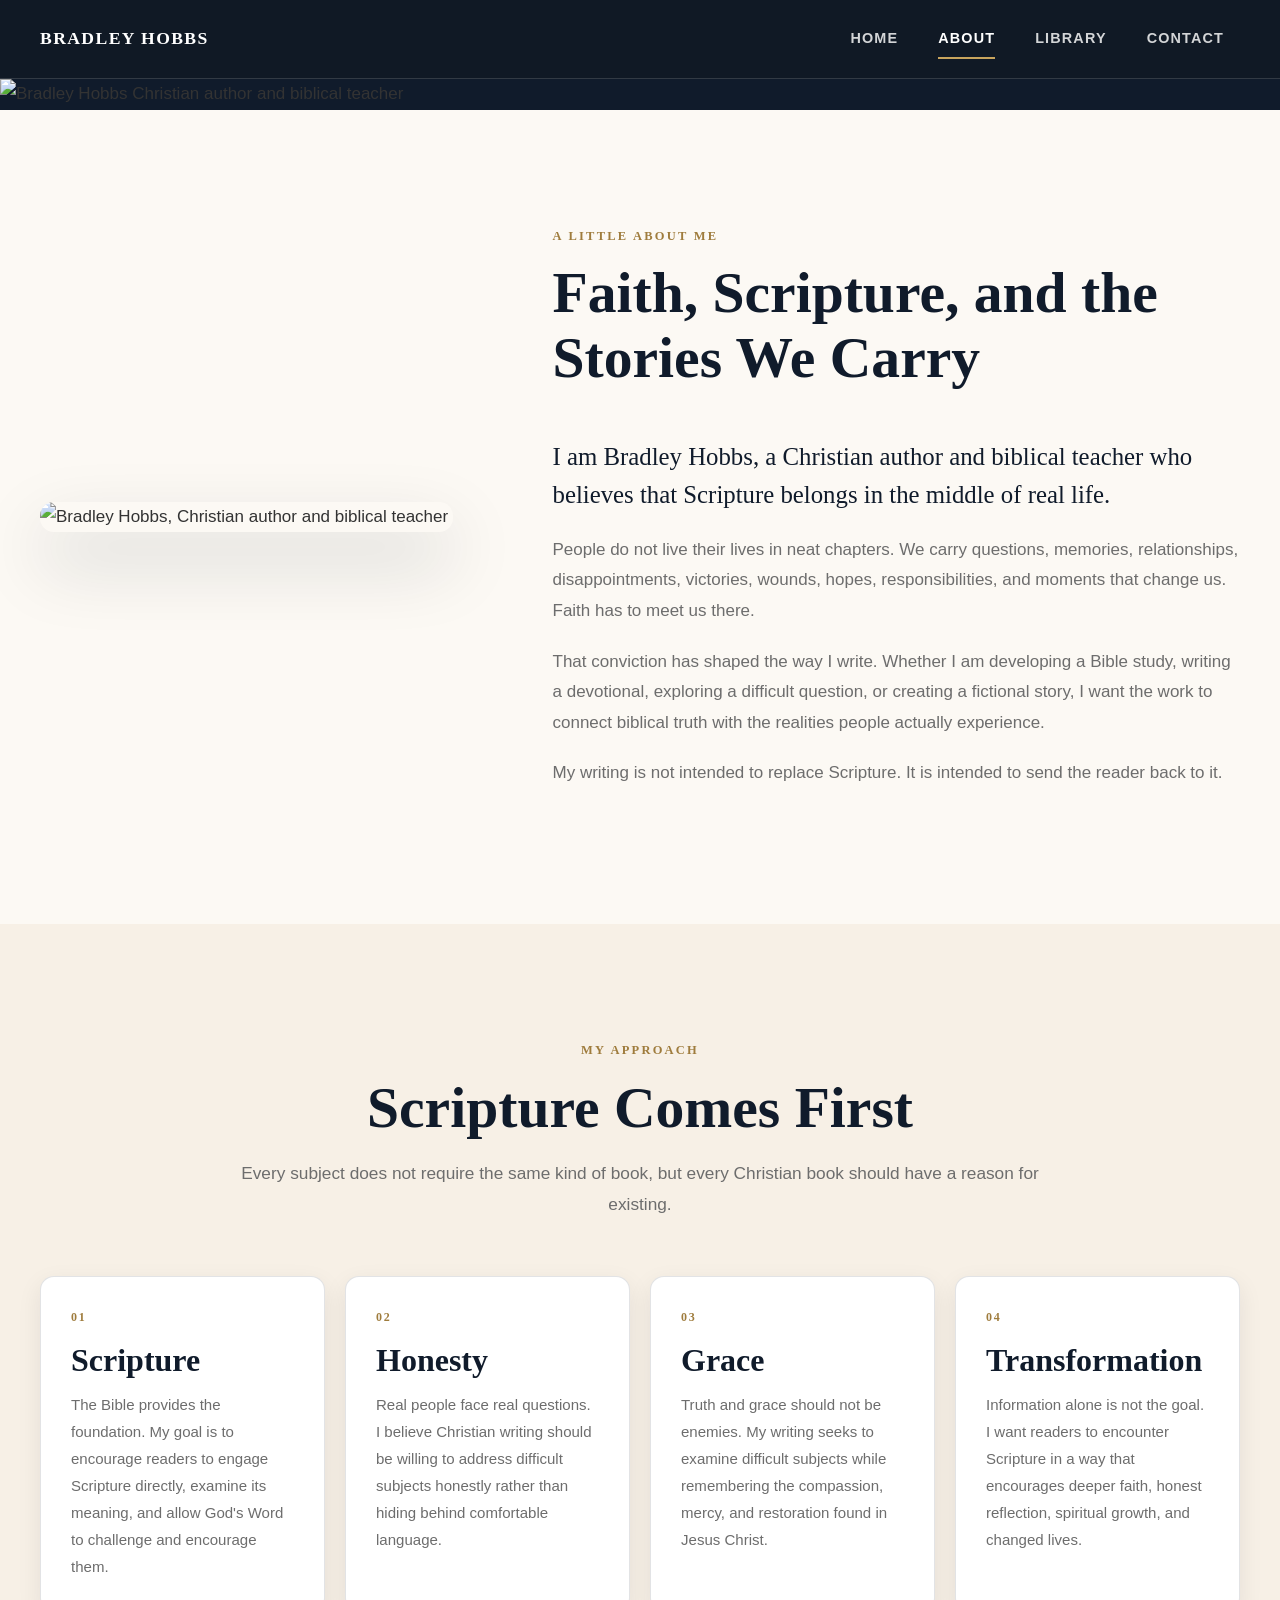
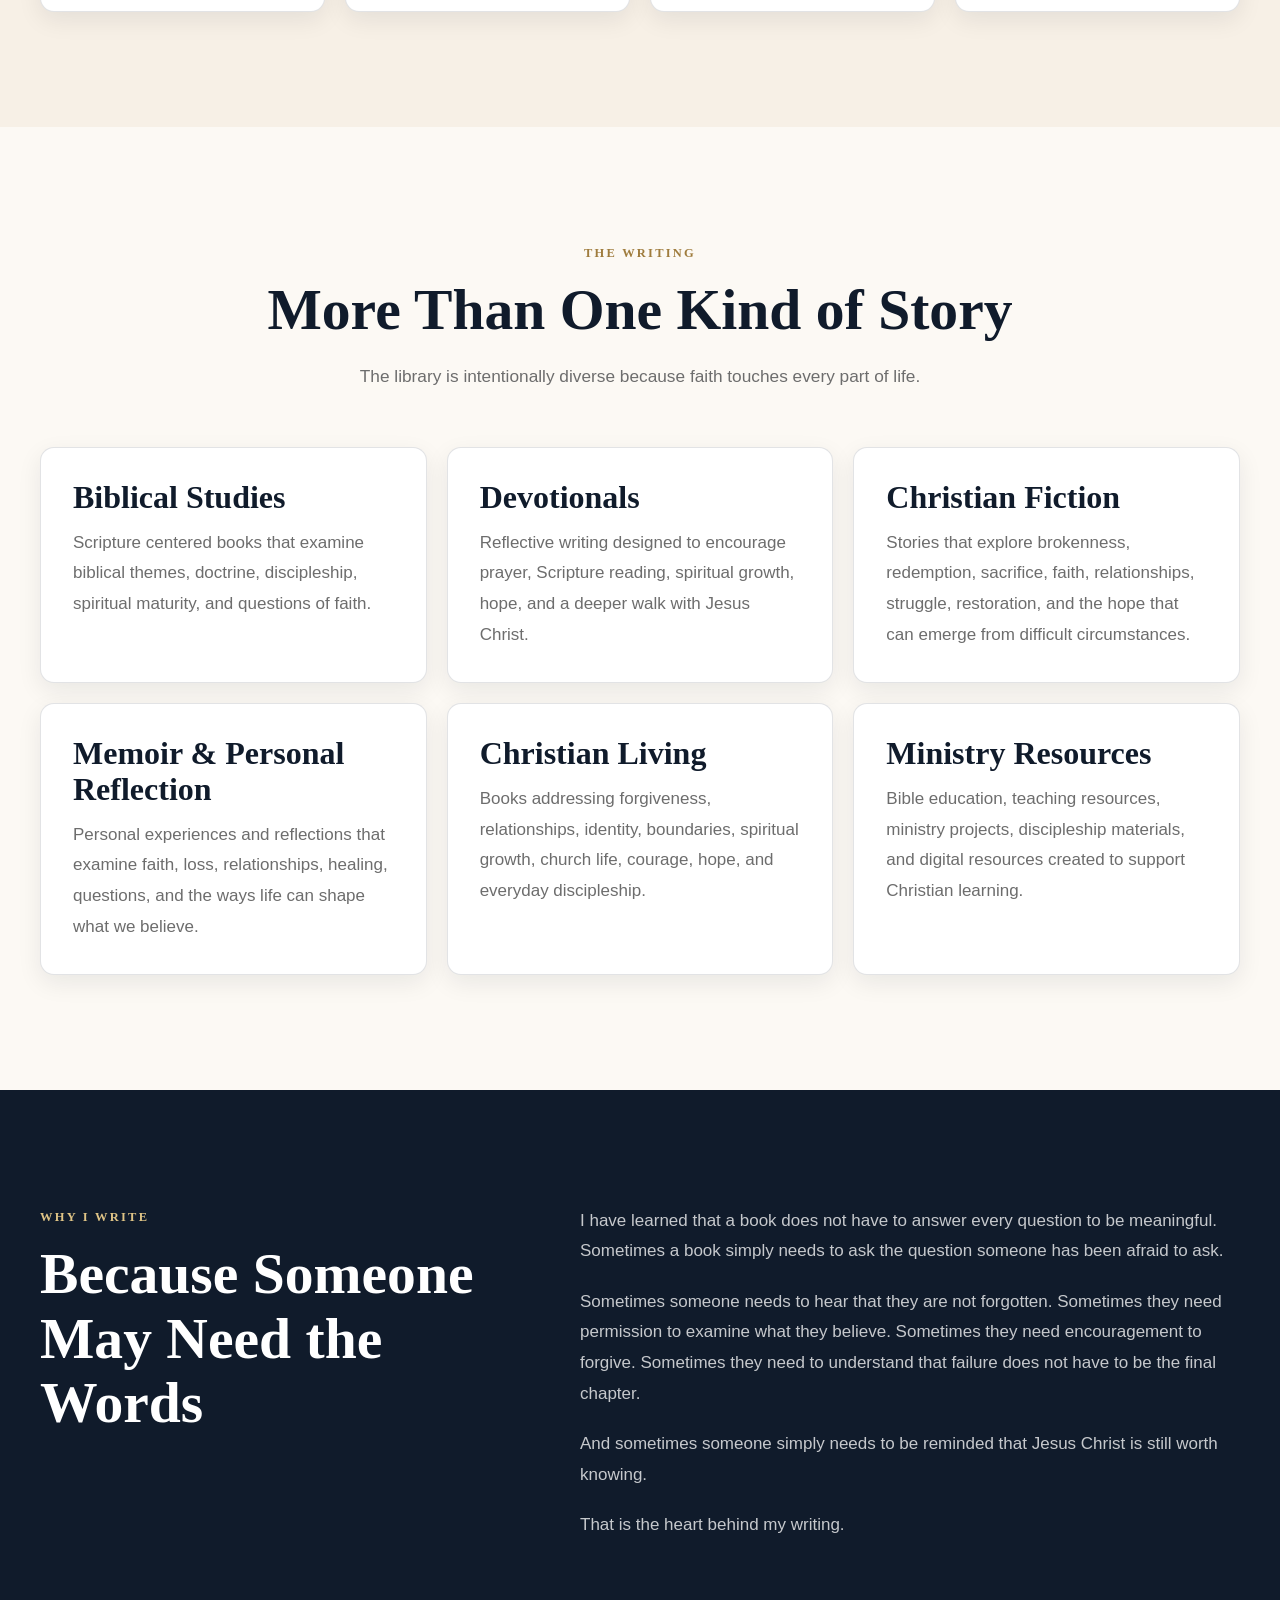
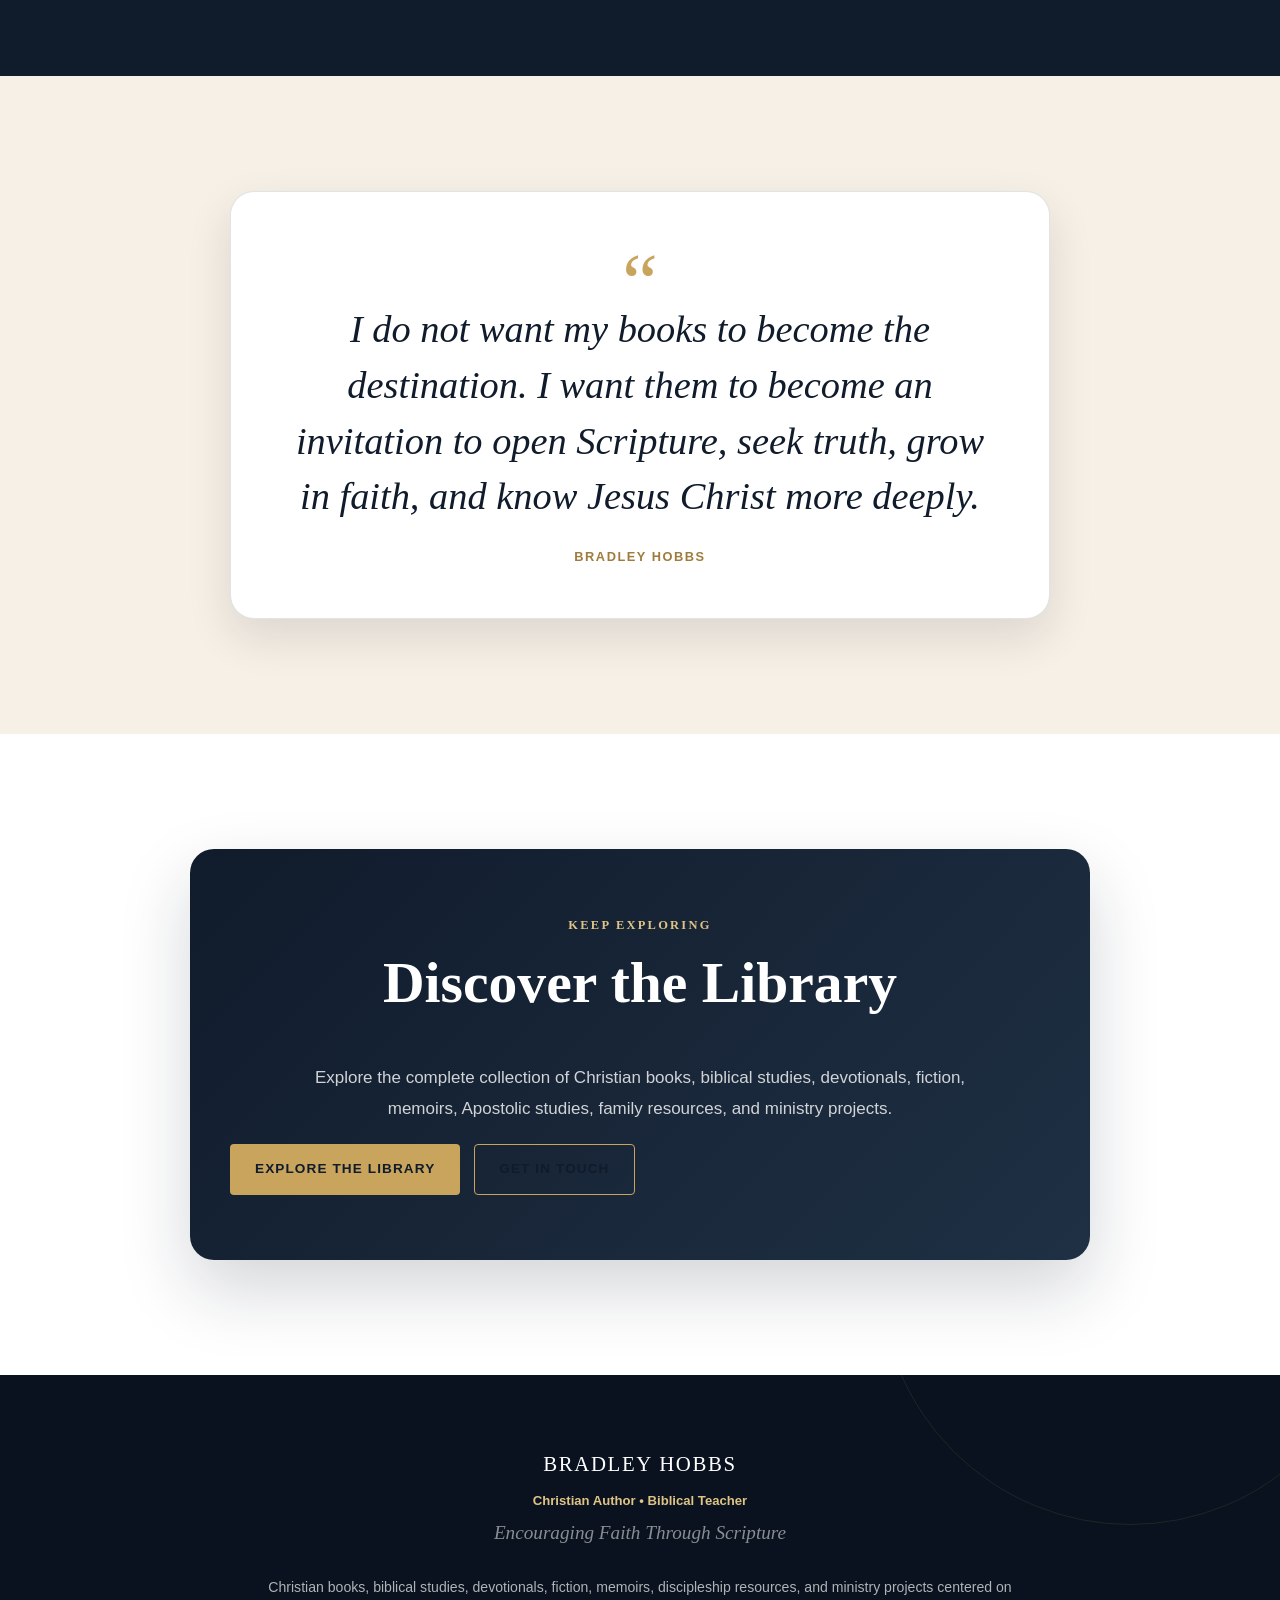
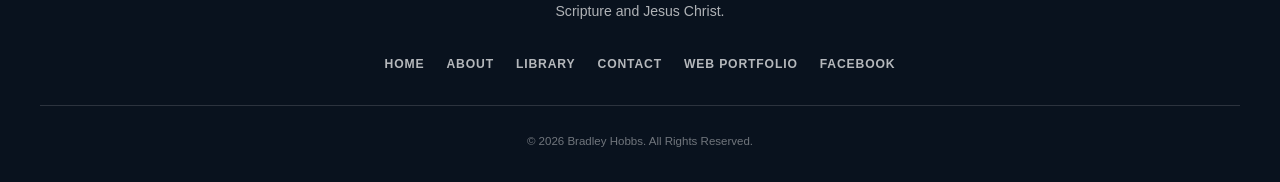
==== commit 9e61d0c0: "Update about.html" ====
--- a/about.html
+++ b/about.html
@@ -116,25 +116,19 @@
 </header>
 <main>
     <!-- =========================================
-         ABOUT HERO
-    ========================================== -->
-    <section class="about-hero">
-        <div class="about-hero-content">
-            <p class="section-label">
-                ABOUT THE AUTHOR
-            </p>
-            <h1>
-                Bradley Hobbs
-            </h1>
-            <p class="about-hero-tagline">
-                Christian Author • Biblical Teacher
-            </p>
-            <p>
-                Writing from Scripture, life, faith, questions,
-                struggles, and the hope found in Jesus Christ.
-            </p>
-        </div>
-    </section>
+     AUTHOR BANNER
+========================================== -->
+
+<section class="author-banner">
+
+    <img
+        src="images/banner.png"
+        alt="Bradley Hobbs Christian author and biblical teacher"
+        loading="eager"
+        fetchpriority="high">
+
+</section>
+
     <!-- =========================================
          INTRODUCTION
     ========================================== -->
--- a/styles.css
+++ b/styles.css
@@ -1,2073 +1,3720 @@
-/* ==========================================
-RESET
-========================================== */
-
-*{
-
-margin:0;
-
-padding:0;
-
-box-sizing:border-box;
-
-}
-
-/* ==========================================
-ROOT
-========================================== */
-
-:root{
-
---bg-main:#f3ebe2;
-
---bg-alt:#fffaf5;
-
---navy:#1f2a33;
-
---gold:#c6a768;
-
---rose:#8a4f5c;
-
---soft:#6b6b6b;
-
-}
-
-/* ==========================================
-BODY
-========================================== */
-
-body{
-
-font-family:
-
-Georgia,
-
-"Times New Roman",
-
-serif;
-
-background:
-
-linear-gradient(
-
-to bottom,
-
-#f6efe7,
-
-#f3ebe2,
-
-#f1e7dd
-
-);
-
-color:var(--navy);
-
-overflow-x:hidden;
-
-line-height:1.7;
-
-}
-
-/* ==========================================
-BANNERS
-========================================== */
-
-.hero,
-.about-banner{
-
-display:flex;
-
-justify-content:center;
-
-width:100%;
-
-line-height:0;
-
-}
-
-.hero img,
-.about-banner img{
-
-width:100%;
-
-max-width:1400px;
-
-display:block;
-
-margin:auto;
-
-border-radius:0 0 20px 20px;
-
-}
-
-/* ==========================================
-SECTIONS
-========================================== */
-
-.section{
-
-max-width:1250px;
-
-margin:60px auto;
-
-padding:70px 45px;
-
-background:#fffaf5;
-
-border-radius:34px;
-
-border:1px solid rgba(198,167,104,.18);
-
-box-shadow:
-
-0 14px 40px rgba(0,0,0,.05);
-
-position:relative;
-
-overflow:hidden;
-
-}
-
-.section::before{
-
-content:"";
-
-position:absolute;
-
-top:0;
-
-left:0;
-
-right:0;
-
-height:5px;
-
-background:
-
-linear-gradient(
-
-90deg,
-
-transparent,
-
-var(--gold),
-
-transparent
-
-);
-
-opacity:.45;
-
-}
-
-.alt{
-
-background:
-
-linear-gradient(
-
-180deg,
-
-#ffffff,
-
-#fcf7f1
-
-);
-
-}
-
-.section-inner{
-
-max-width:1120px;
-
-margin:auto;
-
-}
-
-/* ==========================================
-SECTION HEADINGS
-========================================== */
-
-.section-heading{
-
-max-width:760px;
-
-margin:0 auto 55px;
-
-text-align:center;
-
-}
-
-.section-heading h2{
-
-font-size:clamp(2rem,4vw,3rem);
-
-line-height:1.2;
-
-margin-bottom:18px;
-
-color:var(--navy);
-
-}
-
-.section-heading h2::after{
-
-content:"";
-
-display:block;
-
-width:90px;
-
-height:3px;
-
-margin:18px auto 0;
-
-background:var(--gold);
-
-border-radius:999px;
-
-}
-
-.sectionText{
-
-font-size:1.08rem;
-
-line-height:1.9;
-
-color:var(--soft);
-
-}
-/* ==========================================
-HERO INTRODUCTION
-========================================== */
-
-.author-introduction{
-
-max-width:950px;
-
-margin:auto;
-
-text-align:center;
-
-padding:20px 0;
-
-}
-
-.author-introduction h1,
-.author-introduction h2{
-
-font-size:clamp(2.8rem,6vw,4.6rem);
-
-font-weight:700;
-
-line-height:1.1;
-
-color:var(--navy);
-
-margin-bottom:20px;
-
-text-shadow:
-0 2px 8px rgba(0,0,0,.05);
-
-}
-
-.author-introduction p{
-
-max-width:760px;
-
-margin:0 auto 24px;
-
-font-size:1.08rem;
-
-line-height:2;
-
-color:var(--soft);
-
-}
-
-.seo-intro{
-
-font-size:1.15rem;
-
-line-height:1.9;
-
-color:#374151;
-
-}
-
-/* ==========================================
-DIVIDER
-========================================== */
-
-.hero-divider{
-
-width:100px;
-
-height:4px;
-
-margin:28px auto 38px;
-
-background:
-
-linear-gradient(
-90deg,
-transparent,
-var(--gold),
-transparent
-);
-
-border-radius:999px;
-
-}
-
-/* ==========================================
-BOOK SUBTITLE
-========================================== */
-
-.book-subtitle{
-
-font-size:1.45rem;
-
-font-style:italic;
-
-font-weight:500;
-
-color:var(--rose);
-
-margin:15px 0 30px;
-
-}
-
-/* ==========================================
-BLOCKQUOTE
-========================================== */
-
-.author-introduction blockquote{
-
-max-width:760px;
-
-margin:40px auto;
-
-padding:28px 34px;
-
-background:
-
-linear-gradient(
-135deg,
-rgba(255,255,255,.96),
-rgba(248,240,228,.92)
-);
-
-border-left:5px solid var(--gold);
-
-border-radius:24px;
-
-font-size:1.2rem;
-
-font-style:italic;
-
-line-height:1.9;
-
-color:var(--navy);
-
-box-shadow:
-0 12px 28px rgba(0,0,0,.05);
-
-}
-
-/* ==========================================
-BUTTONS
-========================================== */
-
-.hero-buttons{
-
-display:flex;
-
-justify-content:center;
-
-align-items:center;
-
-flex-wrap:wrap;
-
-gap:18px;
-
-margin:40px 0;
-
-}
+/* =========================================================
+   BRADLEY HOBBS AUTHOR WEBSITE
+   MASTER STYLESHEET
+
+   Pages:
+   index.html
+   about.html
+   library.html
+   contact.html
+
+   Design:
+   Elegant
+   Literary
+   Christian Author
+   Warm
+   Responsive
+   Accessible
+========================================================= */
+
+
+/* =========================================================
+   01. ROOT VARIABLES
+========================================================= */
+
+:root {
+
+    --navy: #101b2b;
+    --navy-deep: #09121e;
+    --navy-light: #1f3044;
+
+    --gold: #c8a45d;
+    --gold-light: #dfc486;
+    --gold-dark: #9f7c3d;
+
+    --ivory: #f7f0e6;
+    --ivory-light: #fcf9f4;
+    --cream: #efe5d6;
+
+    --white: #ffffff;
+
+    --charcoal: #222222;
+    --text: #333333;
+    --muted: #6d6d6d;
+
+    --border: rgba(16, 27, 43, 0.12);
+    --border-light: rgba(255, 255, 255, 0.14);
+
+    --shadow-small:
+        0 8px 25px rgba(16, 27, 43, 0.08);
+
+    --shadow-medium:
+        0 18px 45px rgba(16, 27, 43, 0.12);
+
+    --shadow-large:
+        0 30px 70px rgba(16, 27, 43, 0.18);
+
+    --radius-small: 8px;
+    --radius-medium: 14px;
+    --radius-large: 24px;
+
+    --max-width: 1200px;
+    --content-width: 820px;
+
+    --transition:
+        0.3s ease;
+
+}
+
+
+/* =========================================================
+   02. RESET
+========================================================= */
+
+*,
+*::before,
+*::after {
+
+    box-sizing: border-box;
+
+}
+
+
+html {
+
+    scroll-behavior: smooth;
+
+}
+
+
+body {
+
+    margin: 0;
+
+    padding: 0;
+
+    background: var(--ivory-light);
+
+    color: var(--text);
+
+    font-family:
+        Inter,
+        -apple-system,
+        BlinkMacSystemFont,
+        "Segoe UI",
+        sans-serif;
+
+    font-size: 17px;
+
+    line-height: 1.8;
+
+    overflow-x: hidden;
+
+}
+
+
+img {
+
+    display: block;
+
+    max-width: 100%;
+
+}
+
+
+a {
+
+    color: inherit;
+
+    text-decoration: none;
+
+}
+
+
+button,
+input {
+
+    font: inherit;
+
+}
+
+
+button {
+
+    cursor: pointer;
+
+}
+
+
+p {
+
+    margin-top: 0;
+
+    margin-bottom: 1.25rem;
+
+}
+
+
+h1,
+h2,
+h3,
+h4 {
+
+    margin-top: 0;
+
+    color: var(--navy);
+
+    font-family:
+        "Cormorant Garamond",
+        Georgia,
+        "Times New Roman",
+        serif;
+
+    font-weight: 600;
+
+    line-height: 1.12;
+
+}
+
+
+h1 {
+
+    font-size: clamp(3rem, 7vw, 6rem);
+
+}
+
+
+h2 {
+
+    font-size: clamp(2.25rem, 4.5vw, 4rem);
+
+}
+
+
+h3 {
+
+    font-size: clamp(1.55rem, 2.5vw, 2.1rem);
+
+}
+
+
+::selection {
+
+    background: var(--gold);
+
+    color: var(--navy);
+
+}
+
+
+/* =========================================================
+   03. ACCESSIBILITY
+========================================================= */
+
+:focus-visible {
+
+    outline: 3px solid var(--gold);
+
+    outline-offset: 4px;
+
+}
+
+
+@media (prefers-reduced-motion: reduce) {
+
+    html {
+
+        scroll-behavior: auto;
+
+    }
+
+    *,
+    *::before,
+    *::after {
+
+        animation-duration: 0.01ms !important;
+
+        animation-iteration-count: 1 !important;
+
+        transition-duration: 0.01ms !important;
+
+    }
+
+}
+
+
+/* =========================================================
+   04. SITE HEADER
+========================================================= */
+
+.site-header {
+
+    position: sticky;
+
+    top: 0;
+
+    z-index: 1000;
+
+    width: 100%;
+
+    background:
+        rgba(9, 18, 30, 0.97);
+
+    border-bottom:
+        1px solid var(--border-light);
+
+    backdrop-filter: blur(14px);
+
+}
+
+
+.navbar {
+
+    width: min(
+        calc(100% - 40px),
+        var(--max-width)
+    );
+
+    min-height: 78px;
+
+    margin: 0 auto;
+
+    display: flex;
+
+    align-items: center;
+
+    justify-content: space-between;
+
+    gap: 30px;
+
+}
+
+
+.site-logo {
+
+    color: var(--white);
+
+    font-family:
+        "Cinzel",
+        Georgia,
+        serif;
+
+    font-size: 1.1rem;
+
+    font-weight: 600;
+
+    letter-spacing: 0.08em;
+
+    text-transform: uppercase;
+
+    white-space: nowrap;
+
+    transition:
+        color var(--transition);
+
+}
+
+
+.site-logo:hover {
+
+    color: var(--gold-light);
+
+}
+
+
+.nav-links {
+
+    display: flex;
+
+    align-items: center;
+
+    gap: 8px;
+
+}
+
+
+.nav-links a {
+
+    position: relative;
+
+    padding: 10px 16px;
+
+    color: rgba(255, 255, 255, 0.82);
+
+    font-size: 0.9rem;
+
+    font-weight: 600;
+
+    letter-spacing: 0.08em;
+
+    text-transform: uppercase;
+
+    transition:
+        color var(--transition);
+
+}
+
+
+.nav-links a::after {
+
+    content: "";
+
+    position: absolute;
+
+    left: 16px;
+
+    right: 16px;
+
+    bottom: 3px;
+
+    height: 2px;
+
+    background: var(--gold);
+
+    transform:
+        scaleX(0);
+
+    transform-origin: center;
+
+    transition:
+        transform var(--transition);
+
+}
+
+
+.nav-links a:hover,
+.nav-links a.active {
+
+    color: var(--white);
+
+}
+
+
+.nav-links a:hover::after,
+.nav-links a.active::after {
+
+    transform:
+        scaleX(1);
+
+}
+
+
+/* =========================================================
+   05. MOBILE NAVIGATION
+========================================================= */
+
+.nav-toggle {
+
+    display: none;
+
+    width: 46px;
+
+    height: 46px;
+
+    padding: 8px;
+
+    border:
+        1px solid var(--border-light);
+
+    border-radius: var(--radius-small);
+
+    background: transparent;
+
+}
+
+
+.nav-toggle span {
+
+    display: block;
+
+    width: 100%;
+
+    height: 2px;
+
+    margin: 5px 0;
+
+    background: var(--white);
+
+    transition:
+        transform var(--transition),
+        opacity var(--transition);
+
+}
+
+
+.nav-toggle.is-open span:nth-child(1) {
+
+    transform:
+        translateY(7px)
+        rotate(45deg);
+
+}
+
+
+.nav-toggle.is-open span:nth-child(2) {
+
+    opacity: 0;
+
+}
+
+
+.nav-toggle.is-open span:nth-child(3) {
+
+    transform:
+        translateY(-7px)
+        rotate(-45deg);
+
+}
+
+
+/* =========================================================
+   06. GLOBAL SECTIONS
+========================================================= */
+
+.section {
+
+    position: relative;
+
+    padding:
+        clamp(70px, 9vw, 125px)
+        20px;
+
+}
+
+
+.section-inner {
+
+    width: min(
+        100%,
+        var(--max-width)
+    );
+
+    margin: 0 auto;
+
+}
+
+
+.narrow-content {
+
+    max-width: var(--content-width);
+
+}
+
+
+.section-heading {
+
+    max-width: 850px;
+
+    margin:
+        0 auto 55px;
+
+    text-align: center;
+
+}
+
+
+.section-heading h2 {
+
+    margin-bottom: 18px;
+
+}
+
+
+.section-label {
+
+    margin-bottom: 14px;
+
+    color: var(--gold-dark);
+
+    font-family:
+        "Cinzel",
+        Georgia,
+        serif;
+
+    font-size: 0.78rem;
+
+    font-weight: 700;
+
+    letter-spacing: 0.18em;
+
+    text-transform: uppercase;
+
+}
+
+
+.sectionText,
+.section-subtitle {
+
+    color: var(--muted);
+
+    font-size: 1.08rem;
+
+}
+
+
+.lead-text {
+
+    color: var(--navy);
+
+    font-family:
+        "Cormorant Garamond",
+        Georgia,
+        serif;
+
+    font-size: 1.55rem;
+
+    line-height: 1.55;
+
+}
+
+
+/* =========================================================
+   07. BUTTONS
+========================================================= */
+
+.hero-buttons {
+
+    display: flex;
+
+    flex-wrap: wrap;
+
+    align-items: center;
+
+    gap: 14px;
+
+}
+
 
 .primary-button,
-.secondary-button{
-
-display:inline-flex;
-
-justify-content:center;
-
-align-items:center;
-
-padding:15px 34px;
-
-border-radius:999px;
-
-font-weight:700;
-
-text-decoration:none;
-
-font-size:.95rem;
-
-transition:.35s ease;
-
-}
-
-.primary-button{
-
-background:var(--rose);
-
-color:#fff;
-
-box-shadow:
-0 10px 25px rgba(138,79,92,.25);
-
-}
-
-.primary-button:hover{
-
-transform:translateY(-4px);
-
-box-shadow:
-0 18px 35px rgba(138,79,92,.35);
-
-}
-
-.secondary-button{
-
-background:#ffffff;
-
-color:var(--navy);
-
-border:1px solid rgba(198,167,104,.35);
-
-}
-
-.secondary-button:hover{
-
-transform:translateY(-4px);
-
-background:#faf5ee;
-
-}
-
-/* ==========================================
-FEATURED HERO IMAGE
-========================================== */
-
-.featured-hero-book{
-
-max-width:1050px;
-
-margin:60px auto 0;
-
-}
-
-.featured-hero-banner{
-
-display:block;
-
-width:100%;
-
-border-radius:28px;
-
-border:1px solid rgba(198,167,104,.20);
-
-box-shadow:
-0 22px 50px rgba(0,0,0,.12);
-
-transition:.35s ease;
-
-}
-
-.featured-hero-banner:hover{
-
-transform:scale(1.01);
-
-box-shadow:
-0 30px 60px rgba(0,0,0,.18);
-
-}
-
-/* ==========================================
-CONTINUE THE STORY
-========================================== */
-
-
-.series-note strong{
-
-display:block;
-
-margin-bottom:18px;
-
-font-size:.82rem;
-
-letter-spacing:4px;
-
-text-transform:uppercase;
-
-color:var(--rose);
-
-}
-
-.series-note p{
-
-font-size:1.08rem;
-
-line-height:2;
-
-color:var(--soft);
-
-margin:0;
-
-}
-
-.series-note em{
-
-color:var(--navy);
-
-font-weight:600;
-
-}
-
-/* ==========================================
-AUTHOR WELCOME
-========================================== */
-
-.author-statement{
-
-padding:10px 0 70px;
-
-}
-
-.author-statement-inner{
-
-max-width:760px;
-
-margin:auto;
-
-text-align:center;
-
-}
-
-.author-statement h2{
-
-font-size:clamp(2rem,4vw,2.8rem);
-
-line-height:1.2;
-
-margin-bottom:20px;
-
-color:var(--navy);
-
-}
-
-.author-statement h2::after{
-
-content:"";
-
-display:block;
-
-width:90px;
-
-height:3px;
-
-margin:18px auto 0;
-
-background:var(--gold);
-
-border-radius:999px;
-
-}
-
-.author-statement p{
-
-font-size:1.08rem;
-
-line-height:2;
-
-color:var(--soft);
-
-margin-top:28px;
-
-}
-
-
-/* ==========================================
-FEATURED SECTIONS
-========================================== */
-
-.featured-book{
-
-position:relative;
-
-overflow:hidden;
-
-padding:55px;
-
-border-radius:38px;
-
-background:
-
-linear-gradient(
-145deg,
-#fffefc,
-#f8f0e4
-);
-
-border:1px solid rgba(198,167,104,.22);
-
-box-shadow:
-0 20px 55px rgba(0,0,0,.07);
-
-transition:
-transform .4s ease,
-box-shadow .4s ease;
-
-}
-
-.featured-book:hover{
-
-transform:translateY(-6px);
-
-box-shadow:
-0 28px 70px rgba(0,0,0,.12);
-
-}
-
-.featured-book::before{
-
-content:"";
-
-position:absolute;
-
-top:0;
-
-left:0;
-
-right:0;
-
-height:6px;
-
-background:
-
-linear-gradient(
-90deg,
-transparent,
-var(--gold),
-transparent
-);
-
-}
-
-.featured-glow{
-
-position:absolute;
-
-top:-150px;
-
-right:-150px;
-
-width:340px;
-
-height:340px;
-
-border-radius:50%;
-
-background:
-
-radial-gradient(
-circle,
-rgba(198,167,104,.14),
-transparent 70%
-);
-
-filter:blur(45px);
-
-pointer-events:none;
-
-}
-
-.featured-label{
-
-display:inline-block;
-
-padding:8px 18px;
-
-margin-bottom:25px;
-
-background:rgba(198,167,104,.12);
-
-border:1px solid rgba(198,167,104,.25);
-
-border-radius:999px;
-
-font-size:.75rem;
-
-font-weight:700;
-
-letter-spacing:3px;
-
-text-transform:uppercase;
-
-color:var(--rose);
-
-}
-
-.featured-content{
-
-position:relative;
-
-z-index:2;
-
-display:grid;
-
-grid-template-columns:1fr 340px;
-
-gap:45px;
-
-align-items:center;
-
-}
-
-.featured-text{
-
-position:relative;
-
-z-index:2;
-
-}
-
-.featured-text h2{
-
-font-size:clamp(2.3rem,5vw,4rem);
-
-line-height:1.1;
-
-margin-bottom:12px;
-
-color:var(--navy);
-
-}
-
-.featured-text h3{
-
-font-size:2rem;
-
-font-weight:600;
-
-margin-bottom:22px;
-
-color:var(--rose);
-
-}
-
-.featured-text p{
-
-font-size:1.08rem;
-
-line-height:2;
-
-margin-bottom:22px;
-
-color:var(--soft);
-
-}
-
-.featured-quote{
-
-margin:35px 0;
-
-padding:28px;
-
-background:rgba(255,255,255,.72);
-
-border-left:5px solid var(--gold);
-
-border-radius:22px;
-
-font-size:1.2rem;
-
-font-style:italic;
-
-line-height:1.8;
-
-color:var(--rose);
-
-box-shadow:
-0 12px 25px rgba(0,0,0,.05);
-
-}
-
-.featured-button{
-
-display:inline-flex;
-
-align-items:center;
-
-justify-content:center;
-
-padding:16px 36px;
-
-background:
-
-linear-gradient(
-135deg,
-var(--rose),
-#6d3944
-);
-
-color:#ffffff;
-
-font-weight:700;
-
-text-decoration:none;
-
-border-radius:999px;
-
-transition:.35s ease;
-
-box-shadow:
-0 12px 28px rgba(138,79,92,.25);
-
-}
-
-.featured-button:hover{
-
-transform:translateY(-5px);
-
-box-shadow:
-0 20px 40px rgba(138,79,92,.35);
-
-}
-
-.featured-cover{
-
-display:flex;
-
-justify-content:center;
-
-align-items:center;
-
-}
-
-.featured-cover img{
-
-width:100%;
-
-max-width:320px;
-
-border-radius:22px;
-
-box-shadow:
-0 22px 48px rgba(0,0,0,.14);
-
-}
-
-.featured-banner{
-
-display:block;
-
-width:100%;
-
-margin:35px 0;
-
-border-radius:28px;
-
-border:1px solid rgba(198,167,104,.20);
-
-box-shadow:
-0 22px 48px rgba(0,0,0,.12);
-
-transition:.35s ease;
-
-}
-
-.featured-banner:hover{
-
-transform:scale(1.015);
-
-}
-
-.featured-book-image{
-
-max-width:900px;
-
-margin:35px auto;
-
-text-align:center;
-
-}
-
-.featured-book-image img{
-
-width:100%;
-
-display:block;
-
-border-radius:24px;
-
-}
-
-.featured-book-image figcaption{
-
-margin-top:18px;
-
-max-width:760px;
-
-margin-left:auto;
-
-margin-right:auto;
-
-font-size:.95rem;
-
-line-height:1.8;
-
-font-style:italic;
-
-color:#6b7280;
-
-}
-
-/* ==========================================
-CARDS
-========================================== */
-
-.grid{
-
-display:grid;
-
-grid-template-columns:
-repeat(auto-fit,minmax(280px,1fr));
-
-gap:28px;
-
-}
-
-.card{
-
-display:flex;
-
-flex-direction:column;
-
-height:100%;
-
-padding:30px;
-
-background:#ffffff;
-
-border-radius:28px;
-
-border:1px solid rgba(198,167,104,.18);
-
-box-shadow:
-0 12px 30px rgba(0,0,0,.05);
-
-transition:
-transform .35s ease,
-box-shadow .35s ease;
-
-}
-
-.card:hover{
-
-transform:translateY(-8px);
-
-box-shadow:
-0 22px 45px rgba(0,0,0,.10);
-
-}
-
-.icon{
-
-font-size:2.5rem;
-
-margin-bottom:18px;
-
-line-height:1;
-
-}
-
-.card h3{
-
-font-size:1.45rem;
-
-line-height:1.4;
-
-margin-bottom:16px;
-
-color:var(--navy);
-
-}
-
-.card p{
-
-font-size:1rem;
-
-line-height:1.9;
-
-color:var(--soft);
-
-margin-bottom:24px;
-
-}
-
-/* ==========================================
-BUTTONS
-========================================== */
-
-.view{
-
-display:inline-flex;
-
-justify-content:center;
-
-align-items:center;
-
-align-self:flex-start;
-
-padding:12px 24px;
-
-border-radius:999px;
-
-background:var(--rose);
-
-color:#ffffff;
-
-font-weight:700;
-
-text-decoration:none;
-
-transition:.35s ease;
-
-}
-
-.view:hover{
-
-transform:translateY(-3px);
-
-opacity:.95;
-
-}
-
-/* ==========================================
-NEW RELEASES
-========================================== */
-
-.new-releases{
-
-background:
-linear-gradient(
-180deg,
-#fffefc,
-#f8f1e7
-);
-
-}
-
-.new-release-grid{
-display:grid;
-grid-template-columns:repeat(auto-fit,minmax(300px,1fr));
-gap:30px;
-align-items:stretch;
-}
-
-
-.new-release-card{
-
-position:relative;
-
-overflow:hidden;
-
-background:
-linear-gradient(
-180deg,
-#ffffff,
-#fffaf2
-);
-
-border:1px solid rgba(198,167,104,.22);
-
-}
-
-.new-release-card::before{
-
-content:"NEW";
-
-position:absolute;
-
-top:20px;
-
-right:-40px;
-
-width:140px;
-
-padding:6px 0;
-
-text-align:center;
-
-background:var(--gold);
-
-color:#ffffff;
-
-font-size:.7rem;
-
-font-weight:700;
-
-letter-spacing:2px;
-
-transform:rotate(45deg);
-
-}
-
-.new-release{
-
-margin-top:auto;
-
-display:inline-flex;
-
-justify-content:center;
-
-align-items:center;
-
-padding:14px 28px;
-
-border-radius:999px;
-
-background:
-linear-gradient(
-135deg,
-var(--gold),
-#b38f46
-);
-
-color:#ffffff;
-
-font-weight:700;
-
-text-decoration:none;
-
-box-shadow:
-0 10px 24px rgba(198,167,104,.30);
-
-transition:.35s ease;
-
-}
-
-.new-release:hover{
-
-transform:translateY(-4px);
-
-box-shadow:
-0 18px 40px rgba(198,167,104,.40);
-
-}
-
-/* ==========================================
-BOOK COLLECTIONS
-========================================== */
-
-.collection{
-
-margin-bottom:35px;
-
-overflow:hidden;
-
-background:
-linear-gradient(
-180deg,
-#ffffff,
-#fdfaf6
-);
-
-border:1px solid rgba(198,167,104,.18);
-
-border-radius:30px;
-
-box-shadow:
-0 12px 30px rgba(0,0,0,.05);
-
-transition:.35s ease;
-
-}
-
-.collection:hover{
-
-transform:translateY(-4px);
-
-box-shadow:
-0 22px 45px rgba(0,0,0,.08);
-
-}
-
-.collection-header{
-
-display:flex;
-
-justify-content:space-between;
-
-align-items:center;
-
-gap:30px;
-
-padding:34px;
-
-cursor:pointer;
-
-background:
-linear-gradient(
-135deg,
-#fffdf9,
-#f8f0e5
-);
-
-}
-
-.collection-header h3{
-
-font-size:1.6rem;
-
-margin-bottom:12px;
-
-color:var(--navy);
-
-}
-
-.collection-header p{
-
-line-height:1.8;
-
-color:var(--soft);
-
-}
-
-.collection-toggle{
-
-font-size:2rem;
-
-font-weight:700;
-
-color:var(--gold);
-
-transition:.35s ease;
-
-}
-
-.collection.active .collection-toggle{
-
-transform:rotate(180deg);
-
-}
-
-.collection-content{
-
-display:none;
-
-padding:35px;
-
-animation:fadeCollection .35s ease;
-
-}
-
-.collection.active .collection-content{
-
-display:block;
-
-}
-
-@keyframes fadeCollection{
-
-from{
-
-opacity:0;
-
-transform:translateY(-12px);
-
-}
-
-to{
-
-opacity:1;
-
-transform:translateY(0);
-
-}
-
-}
-
-/* ==========================================
-SUPPORT SECTION
-========================================== */
-
-.support-section{
-
-max-width:1150px;
-
-margin:0 auto;
-
-padding:55px 45px;
-
-background:rgba(255,255,255,.60);
-
-border:1px solid rgba(198,167,104,.18);
-
-border-radius:30px;
-
-text-align:center;
-
-box-shadow:
-0 12px 30px rgba(0,0,0,.05);
-
-}
-
-.support-section h2{
-
-font-size:2.2rem;
-
-margin-bottom:20px;
-
-color:var(--navy);
-
-}
-
-.support-section p{
-
-max-width:760px;
-
-margin:0 auto 24px;
-
-line-height:1.9;
-
-color:var(--soft);
-
-}
-
-.support-buttons{
-
-display:flex;
-
-justify-content:center;
-
-flex-wrap:wrap;
-
-gap:18px;
-
-margin:35px 0;
-
-}
-
-.support-buttons a{
-
-display:inline-flex;
-
-align-items:center;
-
-justify-content:center;
-
-padding:15px 30px;
-
-border-radius:999px;
-
-background:var(--rose);
-
-color:#ffffff;
-
-text-decoration:none;
-
-font-weight:700;
-
-transition:.35s ease;
-
-}
-
-.support-buttons a:hover{
-
-transform:translateY(-4px);
-
-}
-
-.support-note{
-
-font-style:italic;
-
-color:var(--rose);
-
-margin-top:25px;
-
-}
-
-/* ==========================================
-SEO
-========================================== */
-
-.seo-section{
-
-background:#fffdf8;
-
-}
-
-.seo-grid{
-
-display:grid;
-
-grid-template-columns:
-repeat(auto-fit,minmax(260px,1fr));
-
-gap:30px;
-
-margin-top:45px;
-
-}
-
-.seo-grid div{
-
-padding:30px;
-
-background:#ffffff;
-
-border-radius:24px;
-
-border:1px solid rgba(198,167,104,.18);
-
-box-shadow:
-0 12px 28px rgba(0,0,0,.05);
-
-}
-
-.seo-grid h3{
-
-margin-bottom:15px;
-
-color:var(--navy);
-
-}
-
-.collection-intro{
-
-max-width:900px;
-
-margin:25px auto 40px;
-
-text-align:center;
-
-line-height:1.9;
-
-font-size:1.08rem;
-
-color:var(--soft);
-
-}
-
-.book-category-nav{
-
-display:flex;
-
-justify-content:center;
-
-flex-wrap:wrap;
-
-gap:15px;
-
-margin:40px auto 55px;
-
-}
-
-.book-category-nav a{
-
-padding:12px 24px;
-
-background:#ffffff;
-
-border-radius:999px;
-
-border:1px solid rgba(198,167,104,.20);
-
-text-decoration:none;
-
-color:var(--navy);
-
-font-weight:600;
-
-transition:.35s ease;
-
-}
-
-.book-category-nav a:hover{
-
-transform:translateY(-3px);
-
-box-shadow:
-0 10px 25px rgba(0,0,0,.08);
-
-}
-
-/* ==========================================
-CONTACT FORM
-========================================== */
-
-.contact-form-card{
-
-max-width:900px;
-
-margin:auto;
-
-padding:50px;
-
-background:#ffffff;
-
-border-radius:32px;
-
-border:1px solid rgba(198,167,104,.18);
-
-box-shadow:
-0 18px 40px rgba(0,0,0,.06);
-
-}
-
-.contact-form{
-
-display:flex;
-
-flex-direction:column;
-
-gap:28px;
-
-}
-
-.form-row{
-
-display:grid;
-
-grid-template-columns:1fr 1fr;
-
-gap:25px;
-
-}
-
-.form-group{
-
-display:flex;
-
-flex-direction:column;
-
-}
-
-.form-group label{
-
-margin-bottom:10px;
-
-font-weight:700;
-
-color:var(--navy);
-
-}
-
-.form-group input,
-.form-group select,
-.form-group textarea{
-
-padding:16px 18px;
-
-font:inherit;
-
-border-radius:16px;
-
-border:1px solid rgba(198,167,104,.25);
-
-background:#fffdf9;
-
-transition:.3s;
-
-}
-
-.form-group textarea{
-
-resize:vertical;
-
-min-height:180px;
-
-}
-
-.form-group input:focus,
-.form-group select:focus,
-.form-group textarea:focus{
-
-outline:none;
-
-border-color:var(--gold);
-
-box-shadow:
-0 0 0 4px rgba(198,167,104,.12);
-
-}
-
-.form-submit{
-
-text-align:center;
-
-}
-
-/* ==========================================
-FAQ
-========================================== */
-
-.faq-grid{
-
-display:grid;
-
-grid-template-columns:
-repeat(auto-fit,minmax(320px,1fr));
-
-gap:24px;
-
-}
-
-.faq-card{
-
-padding:30px;
-
-background:#ffffff;
-
-border-radius:26px;
-
-border:1px solid rgba(198,167,104,.18);
-
-box-shadow:
-0 12px 28px rgba(0,0,0,.05);
-
-transition:.35s ease;
-
-}
-
-.faq-card:hover{
-
-transform:translateY(-5px);
-
-box-shadow:
-0 18px 40px rgba(0,0,0,.08);
-
-}
-
-.faq-card h3{
-
-margin-bottom:16px;
-
-font-size:1.35rem;
-
-color:var(--navy);
-
-}
-
-.faq-card p{
-
-line-height:1.9;
-
-color:var(--soft);
-
-}
-
-/* ==========================================
-FOOTER
-========================================== */
-
-.footer{
-
-position:relative;
-
-margin-top:80px;
-
-padding:90px 25px;
-
-text-align:center;
-
-background:
-
-linear-gradient(
-180deg,
-rgba(255,255,255,.65),
-#fffaf5
-);
-
-border-top:1px solid #eadfce;
-
-overflow:hidden;
-
-}
-
-.footerGlow{
-
-position:absolute;
-
-top:-220px;
-
-left:50%;
-
-transform:translateX(-50%);
-
-width:700px;
-
-height:700px;
-
-background:
-
-radial-gradient(
-circle,
-rgba(198,167,104,.12),
-transparent 70%
-);
-
-pointer-events:none;
-
-}
-
-.footerBrand{
-
-font-size:2.4rem;
-
-font-weight:700;
-
-margin-bottom:10px;
-
-color:var(--navy);
-
-position:relative;
-
-}
-
-.footerTag{
-
-margin-bottom:30px;
-
-font-size:.75rem;
-
-letter-spacing:5px;
-
-text-transform:uppercase;
-
-color:var(--rose);
-
-position:relative;
-
-}
-
-.footerDescription{
-
-max-width:700px;
-
-margin:0 auto 35px;
-
-line-height:1.9;
-
-color:var(--soft);
-
-position:relative;
-
-}
-
-.footerLinks{
-
-display:flex;
-
-justify-content:center;
-
-flex-wrap:wrap;
-
-gap:15px;
-
-margin-bottom:35px;
-
-position:relative;
-
-}
-
-.footerLinks a{
-
-padding:12px 24px;
-
-background:#ffffff;
-
-border-radius:999px;
-
-border:1px solid rgba(198,167,104,.18);
-
-text-decoration:none;
-
-font-weight:700;
-
-color:var(--rose);
-
-transition:.35s ease;
-
-}
-
-.footerLinks a:hover{
-
-background:var(--rose);
-
-color:#ffffff;
-
-transform:translateY(-4px);
-
-}
-
-.footerCopyright{
-
-position:relative;
-
-font-size:.9rem;
-
-color:var(--soft);
-
-opacity:.8;
-
-}
-
-/* ==========================================
-RESPONSIVE
-========================================== */
-
-@media(max-width:900px){
-
-.section{
-
-padding:45px 25px;
-
-}
-
-.featured-content{
-
-grid-template-columns:1fr;
-
-text-align:center;
-
-}
-
-.featured-text{
-
-text-align:center;
-
-}
-
-.form-row{
-
-grid-template-columns:1fr;
-
-}
-
-.contact-form-card{
-
-padding:35px 25px;
-
-}
-
-.hero-buttons{
-
-flex-direction:column;
-
-}
-
-.primary-button,
-.secondary-button{
-
-width:260px;
-
-}
-
-}
-
-@media(max-width:768px){
-
-.grid,
-
-.new-release-grid,
-
-.seo-grid,
-
-.faq-grid{
-
-grid-template-columns:1fr;
-
-}
-
-.collection-header{
-
-flex-direction:column;
-
-align-items:flex-start;
-
-gap:20px;
-
-}
-
-.footerLinks{
-
-flex-direction:column;
-
-align-items:center;
-
-}
-
-}
-
-
-.footerMotto{
-
-margin:-18px 0 30px;
-
-font-size:1.05rem;
-
-font-style:italic;
-
-color:var(--gold);
-
-}
-
-.featured-library{
-
-max-width:1100px;
-
-margin:70px auto 0;
-
-padding-top:60px;
-
-border-top:1px solid rgba(198,167,104,.20);
-
-}
-
-.featured-library h2{
-
-text-align:center;
-
-font-size:2.3rem;
-
-color:var(--navy);
-
-margin-bottom:18px;
-
-}
-
-.featured-library h2::after{
-
-content:"";
-
-display:block;
-
-width:90px;
-
-height:3px;
-
-margin:18px auto;
-
-background:var(--gold);
-
-border-radius:999px;
-
-}
-
-.featured-library>p{
-
-max-width:720px;
-
-margin:0 auto 50px;
-
-text-align:center;
-
-line-height:1.9;
-
-color:var(--soft);
-
-}
-
-/* ==========================================
-WHO SERIES
-========================================== */
-
-.series-showcase{
-
-text-align:center;
-
-padding:40px 0;
-
-}
-
-.series-showcase .section-heading{
-
-max-width:900px;
-
-margin:0 auto 30px;
-    text-align:center;
-
-}
-
-.series-showcase .sectionText{
-
-max-width:900px;
-
-margin:0 auto 2rem;
-
-font-size:1.1rem;
-
-line-height:1.9;
-
-}
-
-.series-banner{
-
-    display:block;
-
-    width:100%;
-
-    max-width:100%;
-
-    height:auto;
-
-    margin:2rem auto;
-
-    border-radius:24px;
-
-    box-shadow:0 20px 50px rgba(0,0,0,.15);
-
-}
-
-.series-banner:hover{
-
-transform:translateY(-4px);
-
-box-shadow:
-0 35px 70px rgba(0,0,0,.22);
-
-}
-
-.series-tagline{
-
-max-width:820px;
-
-margin:2rem auto;
-
-padding:22px 28px;
-
-background:linear-gradient(
-135deg,
-#fffdf9,
-#f8f1e7
-);
-
-border:1px solid rgba(198,167,104,.18);
-
-border-radius:20px;
-
-font-size:1.08rem;
-
-line-height:1.8;
-
-color:var(--soft);
-
-box-shadow:
-0 12px 28px rgba(0,0,0,.05);
-
-}
+.secondary-button,
+.contact-button {
+
+    display: inline-flex;
+
+    align-items: center;
+
+    justify-content: center;
+
+    min-height: 50px;
+
+    padding:
+        12px 24px;
+
+    border:
+        1px solid transparent;
+
+    border-radius: 4px;
+
+    font-size: 0.85rem;
+
+    font-weight: 700;
+
+    letter-spacing: 0.08em;
+
+    text-transform: uppercase;
+
+    transition:
+        transform var(--transition),
+        background var(--transition),
+        color var(--transition),
+        border-color var(--transition),
+        box-shadow var(--transition);
+
+}
+
+
+.primary-button {
+
+    background: var(--gold);
+
+    color: var(--navy);
+
+}
+
+
+.primary-button:hover {
+
+    background: var(--gold-light);
+
+    transform:
+        translateY(-2px);
+
+    box-shadow:
+        0 10px 25px rgba(200, 164, 93, 0.22);
+
+}
+
+
+.secondary-button {
+
+    border-color: var(--gold);
+
+    color: var(--navy);
+
+    background: transparent;
+
+}
+
+
+.secondary-button:hover {
+
+    background: var(--gold);
+
+    color: var(--navy);
+
+    transform:
+        translateY(-2px);
+
+}
+
+
+.center-button {
+
+    display: flex;
+
+    justify-content: center;
+
+    margin-top: 40px;
+
+}
+
+
+/* =========================================================
+   AUTHOR BANNER
+   Standalone visual banner
+========================================================= */
+
+.author-banner {
+    width: 100%;
+    margin: 0;
+    padding: 0;
+    background: var(--navy);
+    overflow: hidden;
+}
+
+.author-banner img {
+    display: block;
+    width: 100%;
+    height: auto;
+    max-width: 100%;
+    margin: 0 auto;
+    object-fit: contain;
+}
+
+
+/* =========================================================
+   09. WELCOME
+========================================================= */
+
+.welcome-section {
+
+    background: var(--ivory-light);
+
+}
+
+
+.welcome-section .narrow-content {
+
+    text-align: center;
+
+}
+
+
+.welcome-section p:not(.section-label):not(.lead-text) {
+
+    color: var(--muted);
+
+}
+
+
+/* =========================================================
+   10. FEATURED BOOK
+========================================================= */
+
+.featured-section {
+
+    background: var(--white);
+
+}
+
+
+.featured-book-layout {
+
+    display: grid;
+
+    grid-template-columns:
+        minmax(280px, 0.8fr)
+        minmax(0, 1.2fr);
+
+    align-items: center;
+
+    gap: clamp(45px, 8vw, 100px);
+
+}
+
+
+.featured-book-image {
+
+    margin: 0;
+
+    text-align: center;
+
+}
+
+
+.featured-book-image img {
+
+    width: min(
+        100%,
+        420px
+    );
+
+    margin: 0 auto;
+
+    border-radius: 8px;
+
+    box-shadow:
+        var(--shadow-large);
+
+}
+
+
+.featured-book-image figcaption {
+
+    margin-top: 16px;
+
+    color: var(--muted);
+
+    font-family:
+        "Cormorant Garamond",
+        Georgia,
+        serif;
+
+    font-size: 1.1rem;
+
+}
+
+
+.featured-book-content p {
+
+    color: var(--muted);
+
+}
+
+
+.featured-book-content blockquote {
+
+    margin:
+        32px 0;
+
+    padding:
+        20px 25px;
+
+    border-left:
+        3px solid var(--gold);
+
+    color: var(--navy);
+
+    background: var(--ivory);
+
+    font-family:
+        "Cormorant Garamond",
+        Georgia,
+        serif;
+
+    font-size: 1.45rem;
+
+    font-style: italic;
+
+    line-height: 1.5;
+
+}
+
+
+/* =========================================================
+   11. SERIES
+========================================================= */
+
+.series-section {
+
+    background:
+        linear-gradient(
+            180deg,
+            var(--ivory) 0%,
+            var(--ivory-light) 100%
+        );
+
+}
+
+
+.series-image {
+
+    max-width: 1000px;
+
+    margin:
+        0 auto 50px;
+
+}
+
+
+.series-image a {
+
+    display: block;
+
+}
+
+
+.series-image img {
+
+    width: 100%;
+
+    border-radius: var(--radius-medium);
+
+    box-shadow:
+        var(--shadow-medium);
+
+    transition:
+        transform var(--transition),
+        box-shadow var(--transition);
+
+}
+
+
+.series-image a:hover img {
+
+    transform:
+        translateY(-5px);
+
+    box-shadow:
+        var(--shadow-large);
+
+}
+
+
+.series-books {
+
+    display: grid;
+
+    grid-template-columns:
+        repeat(3, 1fr);
+
+    gap: 20px;
+
+}
+
+
+.series-card {
+
+    position: relative;
+
+    padding: 32px;
+
+    border:
+        1px solid var(--border);
+
+    border-radius: var(--radius-medium);
+
+    background: var(--white);
+
+    box-shadow:
+        var(--shadow-small);
+
+}
+
+
+.series-number {
+
+    display: block;
+
+    margin-bottom: 12px;
+
+    color: var(--gold-dark);
+
+    font-family:
+        "Cinzel",
+        Georgia,
+        serif;
+
+    font-size: 0.8rem;
+
+    font-weight: 700;
+
+    letter-spacing: 0.15em;
+
+}
+
+
+.series-card h3 {
+
+    margin-bottom: 12px;
+
+}
+
+
+.series-card p {
+
+    margin-bottom: 0;
+
+    color: var(--muted);
+
+    font-size: 0.96rem;
+
+}
+
+
+/* =========================================================
+   12. FICTION
+========================================================= */
+
+.fiction-section {
+
+    background: var(--white);
+
+}
+
+
+.fiction-feature {
+
+    display: grid;
+
+    grid-template-columns:
+        minmax(280px, 0.85fr)
+        minmax(0, 1.15fr);
+
+    align-items: center;
+
+    gap: clamp(45px, 8vw, 100px);
+
+}
+
+
+.fiction-image {
+
+    margin: 0;
+
+}
+
+
+.fiction-image img {
+
+    width: 100%;
+
+    max-width: 500px;
+
+    margin: 0 auto;
+
+    border-radius: var(--radius-medium);
+
+    box-shadow:
+        var(--shadow-large);
+
+}
+
+
+.fiction-content p {
+
+    color: var(--muted);
+
+}
+
+
+.featured-quote {
+
+    margin:
+        30px 0;
+
+    padding:
+        25px 0;
+
+    border-top:
+        1px solid var(--border);
+
+    border-bottom:
+        1px solid var(--border);
+
+    color: var(--navy);
+
+    font-family:
+        "Cormorant Garamond",
+        Georgia,
+        serif;
+
+    font-size: 1.6rem;
+
+    font-style: italic;
+
+    line-height: 1.45;
+
+}
+
+
+.continuing-story {
+
+    max-width: 900px;
+
+    margin:
+        90px auto 0;
+
+    padding-top: 50px;
+
+    border-top:
+        1px solid var(--border);
+
+    text-align: center;
+
+}
+
+
+.continuing-story h3 {
+
+    margin-bottom: 10px;
+
+}
+
+
+.continuing-story > p {
+
+    max-width: 720px;
+
+    margin:
+        0 auto 35px;
+
+    color: var(--muted);
+
+}
+
+
+.story-links {
+
+    display: grid;
+
+    grid-template-columns:
+        repeat(2, 1fr);
+
+    gap: 18px;
+
+}
+
+
+.story-links a {
+
+    display: flex;
+
+    flex-direction: column;
+
+    gap: 8px;
+
+    padding: 25px;
+
+    border:
+        1px solid var(--border);
+
+    border-radius: var(--radius-medium);
+
+    background: var(--ivory-light);
+
+    text-align: left;
+
+    transition:
+        transform var(--transition),
+        border-color var(--transition),
+        box-shadow var(--transition);
+
+}
+
+
+.story-links a:hover {
+
+    transform:
+        translateY(-4px);
+
+    border-color:
+        var(--gold);
+
+    box-shadow:
+        var(--shadow-small);
+
+}
+
+
+.story-links strong {
+
+    color: var(--navy);
+
+    font-family:
+        "Cormorant Garamond",
+        Georgia,
+        serif;
+
+    font-size: 1.35rem;
+
+}
+
+
+.story-links span {
+
+    color: var(--gold-dark);
+
+    font-size: 0.82rem;
+
+    font-weight: 700;
+
+    letter-spacing: 0.06em;
+
+    text-transform: uppercase;
+
+}
+
+
+/* =========================================================
+   13. ENCOURAGEMENT
+========================================================= */
+
+.encouragement-section {
+
+    background: var(--navy);
+
+}
+
+
+.encouragement-section h2 {
+
+    color: var(--white);
+
+}
+
+
+.encouragement-section .section-label {
+
+    color: var(--gold-light);
+
+}
+
+
+.encouragement-section .section-subtitle {
+
+    color: rgba(255, 255, 255, 0.7);
+
+}
+
+
+.encouragement-layout {
+
+    display: grid;
+
+    grid-template-columns:
+        minmax(280px, 0.75fr)
+        minmax(0, 1.25fr);
+
+    align-items: center;
+
+    gap: clamp(45px, 8vw, 100px);
+
+}
+
+
+.encouragement-image {
+
+    margin: 0;
+
+}
+
+
+.encouragement-image img {
+
+    width: 100%;
+
+    max-width: 430px;
+
+    margin: 0 auto;
+
+    border-radius: var(--radius-medium);
+
+    box-shadow:
+        0 30px 70px rgba(0, 0, 0, 0.35);
+
+}
+
+
+.encouragement-content {
+
+    color: rgba(255, 255, 255, 0.82);
+
+}
+
+
+.encouragement-content p {
+
+    color: rgba(255, 255, 255, 0.78);
+
+}
+
+
+.encouragement-content blockquote {
+
+    margin:
+        35px 0;
+
+    padding:
+        25px;
+
+    border-left:
+        3px solid var(--gold);
+
+    background:
+        rgba(255, 255, 255, 0.05);
+
+    color: var(--white);
+
+    font-family:
+        "Cormorant Garamond",
+        Georgia,
+        serif;
+
+    font-size: 1.6rem;
+
+    font-style: italic;
+
+}
+
+
+.encouragement-content cite {
+
+    display: block;
+
+    margin-top: 8px;
+
+    color: var(--gold-light);
+
+    font-family:
+        Inter,
+        sans-serif;
+
+    font-size: 0.8rem;
+
+    font-style: normal;
+
+    letter-spacing: 0.08em;
+
+    text-transform: uppercase;
+
+}
+
+
+/* =========================================================
+   14. WHY I WRITE
+========================================================= */
+
+.why-write-section {
+
+    background: var(--ivory);
+
+}
+
+
+.why-write-section .narrow-content {
+
+    text-align: center;
+
+}
+
+
+.why-write-section p:not(.section-label):not(.lead-text) {
+
+    color: var(--muted);
+
+}
+
+
+/* =========================================================
+   15. LIBRARY PREVIEW
+========================================================= */
+
+.library-preview-section {
+
+    background: var(--white);
+
+}
+
+
+.library-preview {
+
+    max-width: 900px;
+
+    margin: 0 auto;
+
+    padding:
+        clamp(45px, 7vw, 75px);
+
+    border:
+        1px solid var(--border);
+
+    border-radius: var(--radius-large);
+
+    background:
+        linear-gradient(
+            135deg,
+            var(--navy),
+            var(--navy-light)
+        );
+
+    color: rgba(255, 255, 255, 0.82);
+
+    text-align: center;
+
+    box-shadow:
+        var(--shadow-large);
+
+}
+
+
+.library-preview .section-label {
+
+    color: var(--gold-light);
+
+}
+
+
+.library-preview h2 {
+
+    color: var(--white);
+
+}
+
+
+.library-preview p {
+
+    max-width: 700px;
+
+    margin-left: auto;
+
+    margin-right: auto;
+
+}
+
+
+.library-preview .primary-button {
+
+    margin-top: 15px;
+
+}
+
+
+/* =========================================================
+   16. LATEST PROJECTS
+========================================================= */
+
+.latest-section {
+
+    background: var(--ivory-light);
+
+}
+
+
+.latest-grid {
+
+    display: grid;
+
+    grid-template-columns:
+        repeat(2, 1fr);
+
+    gap: 25px;
+
+}
+
+
+.latest-card {
+
+    padding: 35px;
+
+    border:
+        1px solid var(--border);
+
+    border-radius: var(--radius-medium);
+
+    background: var(--white);
+
+    box-shadow:
+        var(--shadow-small);
+
+    transition:
+        transform var(--transition),
+        box-shadow var(--transition);
+
+}
+
+
+.latest-card:hover {
+
+    transform:
+        translateY(-5px);
+
+    box-shadow:
+        var(--shadow-medium);
+
+}
+
+
+.latest-type {
+
+    display: block;
+
+    margin-bottom: 12px;
+
+    color: var(--gold-dark);
+
+    font-size: 0.72rem;
+
+    font-weight: 800;
+
+    letter-spacing: 0.15em;
+
+}
+
+
+.latest-card h3 {
+
+    margin-bottom: 12px;
+
+}
+
+
+.latest-card p {
+
+    color: var(--muted);
+
+}
+
+
+.latest-card a {
+
+    color: var(--navy);
+
+    font-size: 0.85rem;
+
+    font-weight: 800;
+
+    letter-spacing: 0.06em;
+
+    text-transform: uppercase;
+
+}
+
+
+.latest-card a:hover {
+
+    color: var(--gold-dark);
+
+}
+
+
+/* =========================================================
+   17. SUPPORT
+========================================================= */
+
+.support-section-wrapper {
+
+    background: var(--white);
+
+}
+
+
+.support-section {
+
+    max-width: 900px;
+
+    margin: 0 auto;
+
+    padding:
+        clamp(45px, 7vw, 75px);
+
+    border:
+        1px solid var(--border);
+
+    border-radius: var(--radius-large);
+
+    background: var(--ivory);
+
+    text-align: center;
+
+}
+
+
+.support-section h2 {
+
+    margin-bottom: 20px;
+
+}
+
+
+.support-section > p {
+
+    max-width: 760px;
+
+    margin-left: auto;
+
+    margin-right: auto;
+
+    color: var(--muted);
+
+}
+
+
+.support-buttons {
+
+    display: flex;
+
+    flex-wrap: wrap;
+
+    justify-content: center;
+
+    gap: 15px;
+
+    margin:
+        30px 0;
+
+}
+
+
+.support-buttons a {
+
+    display: inline-flex;
+
+    align-items: center;
+
+    justify-content: center;
+
+    min-height: 48px;
+
+    padding:
+        12px 22px;
+
+    border:
+        1px solid var(--navy);
+
+    border-radius: 4px;
+
+    background: var(--navy);
+
+    color: var(--white);
+
+    font-size: 0.8rem;
+
+    font-weight: 700;
+
+    letter-spacing: 0.06em;
+
+    text-transform: uppercase;
+
+    transition:
+        background var(--transition),
+        color var(--transition),
+        transform var(--transition);
+
+}
+
+
+.support-buttons a:hover {
+
+    background: var(--gold);
+
+    border-color: var(--gold);
+
+    color: var(--navy);
+
+    transform:
+        translateY(-2px);
+
+}
+
+
+.support-note {
+
+    color: var(--gold-dark) !important;
+
+    font-family:
+        "Cormorant Garamond",
+        Georgia,
+        serif;
+
+    font-size: 1.2rem;
+
+    font-style: italic;
+
+}
+
+
+/* =========================================================
+   18. ABOUT HERO
+========================================================= */
+
+.about-hero,
+.contact-hero,
+.library-hero {
+
+    position: relative;
+
+    display: flex;
+
+    align-items: center;
+
+    min-height: 430px;
+
+    padding:
+        90px 20px;
+
+    overflow: hidden;
+
+    background:
+        linear-gradient(
+            135deg,
+            var(--navy-deep),
+            var(--navy-light)
+        );
+
+}
+
+
+.about-hero::before,
+.contact-hero::before,
+.library-hero::before {
+
+    content: "";
+
+    position: absolute;
+
+    width: 500px;
+
+    height: 500px;
+
+    top: -250px;
+
+    right: -150px;
+
+    border:
+        1px solid rgba(200, 164, 93, 0.18);
+
+    border-radius: 50%;
+
+}
+
+
+.about-hero::after,
+.contact-hero::after,
+.library-hero::after {
+
+    content: "";
+
+    position: absolute;
+
+    width: 350px;
+
+    height: 350px;
+
+    bottom: -220px;
+
+    left: -120px;
+
+    border:
+        1px solid rgba(200, 164, 93, 0.12);
+
+    border-radius: 50%;
+
+}
+
+
+.about-hero-content,
+.contact-hero-content,
+.library-hero-content {
+
+    position: relative;
+
+    z-index: 2;
+
+    width: min(
+        100%,
+        900px
+    );
+
+    margin: 0 auto;
+
+    text-align: center;
+
+    color: rgba(255, 255, 255, 0.82);
+
+}
+
+
+.about-hero-content h1,
+.contact-hero-content h1,
+.library-hero-content h1 {
+
+    margin-bottom: 10px;
+
+    color: var(--white);
+
+}
+
+
+.about-hero-content .section-label,
+.contact-hero-content .section-label,
+.library-hero-content .section-label {
+
+    color: var(--gold-light);
+
+}
+
+
+.about-hero-tagline {
+
+    margin-bottom: 20px;
+
+    color: var(--gold-light);
+
+    font-family:
+        "Cormorant Garamond",
+        Georgia,
+        serif;
+
+    font-size: 1.8rem;
+
+}
+
+
+/* =========================================================
+   19. ABOUT INTRODUCTION
+========================================================= */
+
+.about-introduction {
+
+    display: grid;
+
+    grid-template-columns:
+        minmax(260px, 0.75fr)
+        minmax(0, 1.25fr);
+
+    align-items: center;
+
+    gap: clamp(45px, 8vw, 100px);
+
+}
+
+
+.about-image img {
+
+    width: 100%;
+
+    max-width: 420px;
+
+    margin: 0 auto;
+
+    border-radius: var(--radius-medium);
+
+    box-shadow:
+        var(--shadow-large);
+
+}
+
+
+.about-introduction-content p:not(.section-label):not(.lead-text) {
+
+    color: var(--muted);
+
+}
+
+
+/* =========================================================
+   20. PHILOSOPHY
+========================================================= */
+
+.philosophy-section {
+
+    background: var(--ivory);
+
+}
+
+
+.philosophy-grid {
+
+    display: grid;
+
+    grid-template-columns:
+        repeat(4, 1fr);
+
+    gap: 20px;
+
+}
+
+
+.philosophy-card {
+
+    padding: 30px;
+
+    border:
+        1px solid var(--border);
+
+    border-radius: var(--radius-medium);
+
+    background: var(--white);
+
+    box-shadow:
+        var(--shadow-small);
+
+}
+
+
+.philosophy-number {
+
+    display: block;
+
+    margin-bottom: 15px;
+
+    color: var(--gold-dark);
+
+    font-family:
+        "Cinzel",
+        Georgia,
+        serif;
+
+    font-size: 0.75rem;
+
+    font-weight: 700;
+
+    letter-spacing: 0.14em;
+
+}
+
+
+.philosophy-card h3 {
+
+    margin-bottom: 12px;
+
+}
+
+
+.philosophy-card p {
+
+    margin-bottom: 0;
+
+    color: var(--muted);
+
+    font-size: 0.94rem;
+
+}
+
+
+/* =========================================================
+   21. WRITING GRID
+========================================================= */
+
+.writing-grid {
+
+    display: grid;
+
+    grid-template-columns:
+        repeat(3, 1fr);
+
+    gap: 20px;
+
+}
+
+
+.writing-card {
+
+    padding: 32px;
+
+    border:
+        1px solid var(--border);
+
+    border-radius: var(--radius-medium);
+
+    background: var(--white);
+
+    box-shadow:
+        var(--shadow-small);
+
+    transition:
+        transform var(--transition),
+        box-shadow var(--transition);
+
+}
+
+
+.writing-card:hover {
+
+    transform:
+        translateY(-4px);
+
+    box-shadow:
+        var(--shadow-medium);
+
+}
+
+
+.writing-card h3 {
+
+    margin-bottom: 12px;
+
+}
+
+
+.writing-card p {
+
+    margin-bottom: 0;
+
+    color: var(--muted);
+
+}
+
+
+/* =========================================================
+   22. ABOUT WHY SECTION
+========================================================= */
+
+.why-about-section {
+
+    background: var(--navy);
+
+    color: rgba(255, 255, 255, 0.8);
+
+}
+
+
+.why-about-layout {
+
+    display: grid;
+
+    grid-template-columns:
+        minmax(250px, 0.8fr)
+        minmax(0, 1.2fr);
+
+    gap: clamp(45px, 8vw, 100px);
+
+}
+
+
+.why-about-layout h2 {
+
+    color: var(--white);
+
+}
+
+
+.why-about-layout .section-label {
+
+    color: var(--gold-light);
+
+}
+
+
+.why-about-content p {
+
+    color: rgba(255, 255, 255, 0.76);
+
+}
+
+
+/* =========================================================
+   23. AUTHOR STATEMENT
+========================================================= */
+
+.author-statement-section {
+
+    background: var(--ivory);
+
+}
+
+
+.author-statement {
+
+    position: relative;
+
+    padding:
+        50px;
+
+    border:
+        1px solid var(--border);
+
+    border-radius: var(--radius-large);
+
+    background: var(--white);
+
+    text-align: center;
+
+    box-shadow:
+        var(--shadow-medium);
+
+}
+
+
+.statement-mark {
+
+    display: block;
+
+    height: 40px;
+
+    color: var(--gold);
+
+    font-family:
+        Georgia,
+        serif;
+
+    font-size: 5rem;
+
+    line-height: 1;
+
+}
+
+
+.author-statement blockquote {
+
+    margin:
+        20px auto;
+
+    color: var(--navy);
+
+    font-family:
+        "Cormorant Garamond",
+        Georgia,
+        serif;
+
+    font-size: clamp(1.7rem, 3vw, 2.4rem);
+
+    font-style: italic;
+
+    line-height: 1.45;
+
+}
+
+
+.statement-author {
+
+    margin-bottom: 0;
+
+    color: var(--gold-dark);
+
+    font-size: 0.8rem;
+
+    font-weight: 800;
+
+    letter-spacing: 0.12em;
+
+    text-transform: uppercase;
+
+}
+
+
+/* =========================================================
+   24. ABOUT CTA
+========================================================= */
+
+.about-cta-section {
+
+    background: var(--white);
+
+}
+
+
+.about-cta {
+
+    max-width: 900px;
+
+    margin: 0 auto;
+
+    padding:
+        65px 40px;
+
+    border-radius: var(--radius-large);
+
+    background:
+        linear-gradient(
+            135deg,
+            var(--navy),
+            var(--navy-light)
+        );
+
+    color: rgba(255, 255, 255, 0.8);
+
+    text-align: center;
+
+    box-shadow:
+        var(--shadow-large);
+
+}
+
+
+.about-cta h2 {
+
+    color: var(--white);
+
+}
+
+
+.about-cta .section-label {
+
+    color: var(--gold-light);
+
+}
+
+
+.about-cta p {
+
+    max-width: 700px;
+
+    margin-left: auto;
+
+    margin-right: auto;
+
+}
+
+
+/* =========================================================
+   25. LIBRARY CONTROLS
+========================================================= */
+
+.library-controls-section {
+
+    position: sticky;
+
+    top: 78px;
+
+    z-index: 100;
+
+    padding:
+        25px 20px;
+
+    background:
+        rgba(247, 240, 230, 0.97);
+
+    border-bottom:
+        1px solid var(--border);
+
+    backdrop-filter:
+        blur(12px);
+
+}
+
+
+.library-controls {
+
+    display: grid;
+
+    grid-template-columns:
+        minmax(240px, 0.5fr)
+        minmax(0, 1.5fr);
+
+    gap: 25px;
+
+    align-items: end;
+
+}
+
+
+.library-search label,
+.filter-label {
+
+    display: block;
+
+    margin-bottom: 8px;
+
+    color: var(--navy);
+
+    font-size: 0.78rem;
+
+    font-weight: 800;
+
+    letter-spacing: 0.08em;
+
+    text-transform: uppercase;
+
+}
+
+
+.library-search input {
+
+    width: 100%;
+
+    min-height: 48px;
+
+    padding:
+        10px 15px;
+
+    border:
+        1px solid var(--border);
+
+    border-radius: 5px;
+
+    background: var(--white);
+
+    color: var(--text);
+
+    outline: none;
+
+    transition:
+        border-color var(--transition),
+        box-shadow var(--transition);
+
+}
+
+
+.library-search input:focus {
+
+    border-color: var(--gold);
+
+    box-shadow:
+        0 0 0 3px rgba(200, 164, 93, 0.15);
+
+}
+
+
+.filter-buttons {
+
+    display: flex;
+
+    flex-wrap: wrap;
+
+    gap: 7px;
+
+}
+
+
+.filter-button {
+
+    padding:
+        7px 11px;
+
+    border:
+        1px solid var(--border);
+
+    border-radius: 30px;
+
+    background: var(--white);
+
+    color: var(--navy);
+
+    font-size: 0.72rem;
+
+    font-weight: 700;
+
+    transition:
+        background var(--transition),
+        border-color var(--transition),
+        color var(--transition);
+
+}
+
+
+.filter-button:hover,
+.filter-button.active {
+
+    border-color: var(--navy);
+
+    background: var(--navy);
+
+    color: var(--white);
+
+}
+
+
+.library-results {
+
+    margin-top: 15px;
+
+    color: var(--muted);
+
+    font-size: 0.82rem;
+
+}
+
+
+/* =========================================================
+   26. LIBRARY COLLECTIONS
+========================================================= */
+
+.library-collection {
+
+    padding:
+        90px 20px;
+
+}
+
+
+.library-collection:nth-of-type(even) {
+
+    background: var(--ivory);
+
+}
+
+
+.collection-heading {
+
+    max-width: 780px;
+
+    margin:
+        0 auto 45px;
+
+    text-align: center;
+
+}
+
+
+.collection-heading h2 {
+
+    margin-bottom: 15px;
+
+}
+
+
+.collection-heading p {
+
+    color: var(--muted);
+
+}
+
+
+.library-grid {
+
+    display: grid;
+
+    grid-template-columns:
+        repeat(3, 1fr);
+
+    gap: 20px;
+
+}
+
+
+.library-card {
+
+    position: relative;
+
+    display: flex;
+
+    flex-direction: column;
+
+    min-height: 100%;
+
+    padding: 30px;
+
+    border:
+        1px solid var(--border);
+
+    border-radius: var(--radius-medium);
+
+    background: var(--white);
+
+    box-shadow:
+        var(--shadow-small);
+
+    transition:
+        transform var(--transition),
+        box-shadow var(--transition),
+        border-color var(--transition);
+
+}
+
+
+.library-card:hover {
+
+    transform:
+        translateY(-5px);
+
+    border-color:
+        rgba(200, 164, 93, 0.55);
+
+    box-shadow:
+        var(--shadow-medium);
+
+}
+
+
+.library-card-content {
+
+    display: flex;
+
+    flex-direction: column;
+
+    height: 100%;
+
+}
+
+
+.library-card h3 {
+
+    margin-bottom: 12px;
+
+}
+
+
+.library-card p {
+
+    color: var(--muted);
+
+    font-size: 0.94rem;
+
+}
+
+
+.book-type {
+
+    display: inline-block;
+
+    margin-bottom: 10px;
+
+    color: var(--gold-dark);
+
+    font-size: 0.68rem;
+
+    font-weight: 800;
+
+    letter-spacing: 0.14em;
+
+    text-transform: uppercase;
+
+}
+
+
+.title-note {
+
+    display: block;
+
+    margin-top: 3px;
+
+    color: var(--gold-dark);
+
+    font-family:
+        Inter,
+        sans-serif;
+
+    font-size: 0.7rem;
+
+    font-weight: 700;
+
+    letter-spacing: 0.08em;
+
+    text-transform: uppercase;
+
+}
+
+
+.book-number {
+
+    position: absolute;
+
+    top: 18px;
+
+    right: 20px;
+
+    color: rgba(200, 164, 93, 0.45);
+
+    font-family:
+        "Cinzel",
+        Georgia,
+        serif;
+
+    font-size: 0.8rem;
+
+    font-weight: 700;
+
+}
+
+
+.book-link {
+
+    display: inline-flex;
+
+    align-items: center;
+
+    margin-top: auto;
+
+    padding-top: 20px;
+
+    color: var(--navy);
+
+    font-size: 0.78rem;
+
+    font-weight: 800;
+
+    letter-spacing: 0.06em;
+
+    text-transform: uppercase;
+
+    transition:
+        color var(--transition);
+
+}
+
+
+.book-link:hover {
+
+    color: var(--gold-dark);
+
+}
+
+
+/* =========================================================
+   27. LIBRARY SEARCH STATES
+========================================================= */
+
+.library-card.library-hidden {
+
+    display: none;
+
+}
+
+
+.library-collection.library-hidden {
+
+    display: none;
+
+}
+
+
+.no-results {
+
+    grid-column:
+        1 / -1;
+
+    padding:
+        50px 20px;
+
+    border:
+        1px dashed var(--border);
+
+    border-radius: var(--radius-medium);
+
+    color: var(--muted);
+
+    text-align: center;
+
+}
+
+
+.library-closing {
+
+    background: var(--white);
+
+}
+
+
+.library-closing-content {
+
+    text-align: center;
+
+}
+
+
+.library-closing-content p:not(.section-label) {
+
+    color: var(--muted);
+
+}
+
+
+/* =========================================================
+   28. CONTACT
+========================================================= */
+
+.contact-hero-content {
+
+    max-width: 800px;
+
+}
+
+
+.contact-hero-content > p:last-child {
+
+    max-width: 700px;
+
+    margin:
+        0 auto;
+
+    font-size: 1.08rem;
+
+}
+
+
+.contact-introduction {
+
+    text-align: center;
+
+}
+
+
+.contact-introduction p:not(.section-label):not(.lead-text) {
+
+    color: var(--muted);
+
+}
+
+
+.contact-options-section {
+
+    background: var(--ivory);
+
+}
+
+
+.contact-grid {
+
+    display: grid;
+
+    grid-template-columns:
+        repeat(3, 1fr);
+
+    gap: 20px;
+
+}
+
+
+.contact-card {
+
+    display: flex;
+
+    flex-direction: column;
+
+    align-items: center;
+
+    padding:
+        40px 30px;
+
+    border:
+        1px solid var(--border);
+
+    border-radius: var(--radius-medium);
+
+    background: var(--white);
+
+    box-shadow:
+        var(--shadow-small);
+
+    text-align: center;
+
+    transition:
+        transform var(--transition),
+        box-shadow var(--transition);
+
+}
+
+
+.contact-card:hover {
+
+    transform:
+        translateY(-5px);
+
+    box-shadow:
+        var(--shadow-medium);
+
+}
+
+
+.contact-icon {
+
+    display: flex;
+
+    align-items: center;
+
+    justify-content: center;
+
+    width: 60px;
+
+    height: 60px;
+
+    margin-bottom: 20px;
+
+    border-radius: 50%;
+
+    background: var(--navy);
+
+    color: var(--gold-light);
+
+    font-family:
+        Georgia,
+        serif;
+
+    font-size: 1.5rem;
+
+}
+
+
+.contact-card-label {
+
+    margin-bottom: 7px;
+
+    color: var(--gold-dark);
+
+    font-size: 0.7rem;
+
+    font-weight: 800;
+
+    letter-spacing: 0.14em;
+
+    text-transform: uppercase;
+
+}
+
+
+.contact-card h2 {
+
+    margin-bottom: 12px;
+
+    font-size: 2rem;
+
+}
+
+
+.contact-card > p:not(.contact-card-label) {
+
+    color: var(--muted);
+
+    font-size: 0.94rem;
+
+}
+
+
+.contact-button {
+
+    margin-top: auto;
+
+    border-color: var(--navy);
+
+    background: var(--navy);
+
+    color: var(--white);
+
+}
+
+
+.contact-button:hover {
+
+    border-color: var(--gold);
+
+    background: var(--gold);
+
+    color: var(--navy);
+
+    transform:
+        translateY(-2px);
+
+}
+
+
+/* =========================================================
+   29. CONTACT TOPICS
+========================================================= */
+
+.contact-topics-section {
+
+    background: var(--white);
+
+}
+
+
+.topics-grid {
+
+    display: grid;
+
+    grid-template-columns:
+        repeat(3, 1fr);
+
+    gap: 20px;
+
+}
+
+
+.topic-card {
+
+    padding: 30px;
+
+    border:
+        1px solid var(--border);
+
+    border-radius: var(--radius-medium);
+
+    background: var(--ivory-light);
+
+}
+
+
+.topic-card h3 {
+
+    margin-bottom: 10px;
+
+}
+
+
+.topic-card p {
+
+    margin-bottom: 0;
+
+    color: var(--muted);
+
+    font-size: 0.94rem;
+
+}
+
+
+/* =========================================================
+   30. CONTACT GUIDANCE
+========================================================= */
+
+.message-guidance-section {
+
+    background: var(--ivory);
+
+}
+
+
+.message-guidance {
+
+    text-align: center;
+
+}
+
+
+.message-guidance p:not(.section-label) {
+
+    color: var(--muted);
+
+}
+
+
+/* =========================================================
+   31. CONTACT CTA
+========================================================= */
+
+.contact-cta-section {
+
+    background: var(--white);
+
+}
+
+
+.contact-cta {
+
+    max-width: 900px;
+
+    margin: 0 auto;
+
+    padding:
+        65px 40px;
+
+    border-radius: var(--radius-large);
+
+    background:
+        linear-gradient(
+            135deg,
+            var(--navy),
+            var(--navy-light)
+        );
+
+    color: rgba(255, 255, 255, 0.8);
+
+    text-align: center;
+
+    box-shadow:
+        var(--shadow-large);
+
+}
+
+
+.contact-cta h2 {
+
+    color: var(--white);
+
+}
+
+
+.contact-cta .section-label {
+
+    color: var(--gold-light);
+
+}
+
+
+.contact-cta p {
+
+    max-width: 700px;
+
+    margin-left: auto;
+
+    margin-right: auto;
+
+}
+
+
+/* =========================================================
+   32. FOOTER
+========================================================= */
+
+.footer {
+
+    position: relative;
+
+    padding:
+        70px 20px 30px;
+
+    background: var(--navy-deep);
+
+    color: rgba(255, 255, 255, 0.68);
+
+    overflow: hidden;
+
+}
+
+
+.footer::before {
+
+    content: "";
+
+    position: absolute;
+
+    width: 500px;
+
+    height: 500px;
+
+    top: -350px;
+
+    right: -100px;
+
+    border:
+        1px solid rgba(200, 164, 93, 0.12);
+
+    border-radius: 50%;
+
+}
+
+
+.footer-inner {
+
+    position: relative;
+
+    z-index: 2;
+
+    width: min(
+        100%,
+        var(--max-width)
+    );
+
+    margin: 0 auto;
+
+    text-align: center;
+
+}
+
+
+.footer-brand {
+
+    margin-bottom: 6px;
+
+    color: var(--white);
+
+    font-family:
+        "Cinzel",
+        Georgia,
+        serif;
+
+    font-size: 1.3rem;
+
+    letter-spacing: 0.08em;
+
+    text-transform: uppercase;
+
+}
+
+
+.footer-tag {
+
+    margin-bottom: 4px;
+
+    color: var(--gold-light);
+
+    font-size: 0.82rem;
+
+    font-weight: 700;
+
+}
+
+
+.footer-motto {
+
+    color: rgba(255, 255, 255, 0.52);
+
+    font-family:
+        "Cormorant Garamond",
+        Georgia,
+        serif;
+
+    font-size: 1.2rem;
+
+    font-style: italic;
+
+}
+
+
+.footer-description {
+
+    max-width: 750px;
+
+    margin:
+        25px auto;
+
+    font-size: 0.88rem;
+
+    line-height: 1.7;
+
+}
+
+
+.footer-links {
+
+    display: flex;
+
+    flex-wrap: wrap;
+
+    justify-content: center;
+
+    gap:
+        8px 22px;
+
+    margin:
+        30px 0;
+
+}
+
+
+.footer-links a {
+
+    color: rgba(255, 255, 255, 0.7);
+
+    font-size: 0.76rem;
+
+    font-weight: 700;
+
+    letter-spacing: 0.07em;
+
+    text-transform: uppercase;
+
+    transition:
+        color var(--transition);
+
+}
+
+
+.footer-links a:hover {
+
+    color: var(--gold-light);
+
+}
+
+
+.footer-copyright {
+
+    margin: 0;
+
+    padding-top: 25px;
+
+    border-top:
+        1px solid var(--border-light);
+
+    color: rgba(255, 255, 255, 0.42);
+
+    font-size: 0.72rem;
+
+}
+
+
+/* =========================================================
+   33. TABLET
+========================================================= */
+
+@media (max-width: 1000px) {
+
+    .philosophy-grid {
+
+        grid-template-columns:
+            repeat(2, 1fr);
+
+    }
+
+
+    .writing-grid {
+
+        grid-template-columns:
+            repeat(2, 1fr);
+
+    }
+
+
+    .library-grid {
+
+        grid-template-columns:
+            repeat(2, 1fr);
+
+    }
+
+
+    .topics-grid {
+
+        grid-template-columns:
+            repeat(2, 1fr);
+
+    }
+
+
+    .contact-grid {
+
+        grid-template-columns:
+            repeat(2, 1fr);
+
+    }
+
+
+    .contact-card:last-child {
+
+        grid-column:
+            1 / -1;
+
+        max-width: 500px;
+
+        width: 100%;
+
+        margin: 0 auto;
+
+    }
+
+
+    .series-books {
+
+        grid-template-columns:
+            1fr;
+
+    }
+
+}
+
+
+/* =========================================================
+   34. MOBILE NAV
+========================================================= */
+
+@media (max-width: 800px) {
+
+    .navbar {
+
+        min-height: 70px;
+
+    }
+
+
+    .nav-toggle {
+
+        display: block;
+
+    }
+
+
+    .nav-links {
+
+        position: absolute;
+
+        top: 70px;
+
+        left: 0;
+
+        right: 0;
+
+        display: flex;
+
+        flex-direction: column;
+
+        align-items: stretch;
+
+        gap: 0;
+
+        padding:
+            10px 20px 20px;
+
+        background:
+            rgba(9, 18, 30, 0.98);
+
+        border-bottom:
+            1px solid var(--border-light);
+
+        opacity: 0;
+
+        visibility: hidden;
+
+        transform:
+            translateY(-10px);
+
+        transition:
+            opacity var(--transition),
+            visibility var(--transition),
+            transform var(--transition);
+
+    }
+
+
+    .nav-links.is-open {
+
+        opacity: 1;
+
+        visibility: visible;
+
+        transform:
+            translateY(0);
+
+    }
+
+
+    .nav-links a {
+
+        padding:
+            14px 10px;
+
+        border-bottom:
+            1px solid rgba(255, 255, 255, 0.06);
+
+    }
+
+
+    .nav-links a::after {
+
+        left: 10px;
+
+        right: auto;
+
+        width: 35px;
+
+    }
+
+
+    .hero {
+
+        min-height:
+            calc(100vh - 70px);
+
+    }
+
+
+    .hero-overlay {
+
+        background:
+            linear-gradient(
+                90deg,
+                rgba(9, 18, 30, 0.94),
+                rgba(9, 18, 30, 0.72)
+            );
+
+    }
+
+
+    .hero-content {
+
+        padding:
+            70px 0;
+
+    }
+
+
+    .featured-book-layout,
+    .fiction-feature,
+    .encouragement-layout,
+    .about-introduction,
+    .why-about-layout {
+
+        grid-template-columns:
+            1fr;
+
+        gap: 45px;
+
+    }
+
+
+    .featured-book-image,
+    .fiction-image,
+    .encouragement-image,
+    .about-image {
+
+        order: -1;
+
+    }
+
+
+    .library-controls-section {
+
+        position: static;
+
+    }
+
+
+    .library-controls {
+
+        grid-template-columns:
+            1fr;
+
+        align-items: stretch;
+
+    }
+
+}
+
+
+/* =========================================================
+   35. SMALL TABLET / LARGE PHONE
+========================================================= */
+
+@media (max-width: 700px) {
+
+    body {
+
+        font-size: 16px;
+
+    }
+
+
+    .section {
+
+        padding:
+            65px 18px;
+
+    }
+
+
+    .hero-content {
+
+        width:
+            calc(100% - 36px);
+
+    }
+
+
+    .hero-content h1 {
+
+        font-size:
+            clamp(2.8rem, 15vw, 4.5rem);
+
+    }
+
+
+    .hero-description {
+
+        font-size: 1rem;
+
+    }
+
+
+    .hero-buttons {
+
+        flex-direction: column;
+
+        align-items: stretch;
+
+    }
+
+
+    .hero-buttons .primary-button,
+    .hero-buttons .secondary-button {
+
+        width: 100%;
+
+    }
+
+
+    .latest-grid,
+    .library-grid,
+    .contact-grid,
+    .topics-grid,
+    .writing-grid,
+    .philosophy-grid {
+
+        grid-template-columns:
+            1fr;
+
+    }
+
+
+    .contact-card:last-child {
+
+        grid-column: auto;
+
+        max-width: none;
+
+    }
+
+
+    .story-links {
+
+        grid-template-columns:
+            1fr;
+
+    }
+
+
+    .about-hero,
+    .contact-hero,
+    .library-hero {
+
+        min-height: 360px;
+
+        padding:
+            70px 18px;
+
+    }
+
+
+    .about-hero-content h1,
+    .contact-hero-content h1,
+    .library-hero-content h1 {
+
+        font-size:
+            clamp(2.8rem, 13vw, 4.5rem);
+
+    }
+
+
+    .library-preview,
+    .support-section,
+    .about-cta,
+    .contact-cta {
+
+        padding:
+            45px 25px;
+
+    }
+
+
+    .author-statement {
+
+        padding:
+            40px 25px;
+
+    }
+
+
+    .author-statement blockquote {
+
+        font-size: 1.65rem;
+
+    }
+
+
+    .library-collection {
+
+        padding:
+            65px 18px;
+
+    }
+
+
+    .filter-buttons {
+
+        display: grid;
+
+        grid-template-columns:
+            repeat(2, 1fr);
+
+    }
+
+
+    .filter-button {
+
+        min-height: 42px;
+
+    }
+
+
+    .footer {
+
+        padding:
+            60px 18px 25px;
+
+    }
+
+
+    .footer-links {
+
+        flex-direction: column;
+
+        gap: 14px;
+
+    }
+
+}
+
+
+/* =========================================================
+   36. SMALL PHONE
+========================================================= */
+
+@media (max-width: 450px) {
+
+    .navbar {
+
+        width:
+            calc(100% - 28px);
+
+    }
+
+
+    .site-logo {
+
+        font-size: 0.95rem;
+
+    }
+
+
+    .hero-content {
+
+        width:
+            calc(100% - 28px);
+
+    }
+
+
+    .hero-tagline {
+
+        font-size: 1.5rem;
+
+    }
+
+
+    .section {
+
+        padding:
+            55px 15px;
+
+    }
+
+
+    .section-heading {
+
+        margin-bottom: 40px;
+
+    }
+
+
+    .section-label {
+
+        font-size: 0.68rem;
+
+    }
+
+
+    .lead-text {
+
+        font-size: 1.35rem;
+
+    }
+
+
+    .featured-book-content blockquote,
+    .encouragement-content blockquote {
+
+        font-size: 1.3rem;
+
+    }
+
+
+    .filter-buttons {
+
+        grid-template-columns:
+            1fr;
+
+    }
+
+
+    .library-card,
+    .latest-card,
+    .writing-card,
+    .philosophy-card,
+    .topic-card {
+
+        padding: 25px;
+
+    }
+
+
+    .contact-card {
+
+        padding:
+            35px 22px;
+
+    }
+
+
+    .support-buttons {
+
+        flex-direction: column;
+
+    }
+
+
+    .support-buttons a {
+
+        width: 100%;
+
+    }
+
+
+    .series-card {
+
+        padding: 25px;
+
+    }
+
+
+    .story-links a {
+
+        padding: 22px;
+
+    }
+
+}
+
+
+/* =========================================================
+   37. PRINT
+========================================================= */
+
+@media print {
+
+    .site-header,
+    .nav-toggle,
+    .nav-links,
+    .hero-buttons,
+    .library-controls-section,
+    .footer {
+
+        display: none !important;
+
+    }
+
+
+    body {
+
+        background: white;
+
+        color: black;
+
+    }
+
+
+    .section {
+
+        padding:
+            30px 0;
+
+    }
+
+
+    a {
+
+        color: black;
+
+        text-decoration: underline;
+
+    }
+
+}
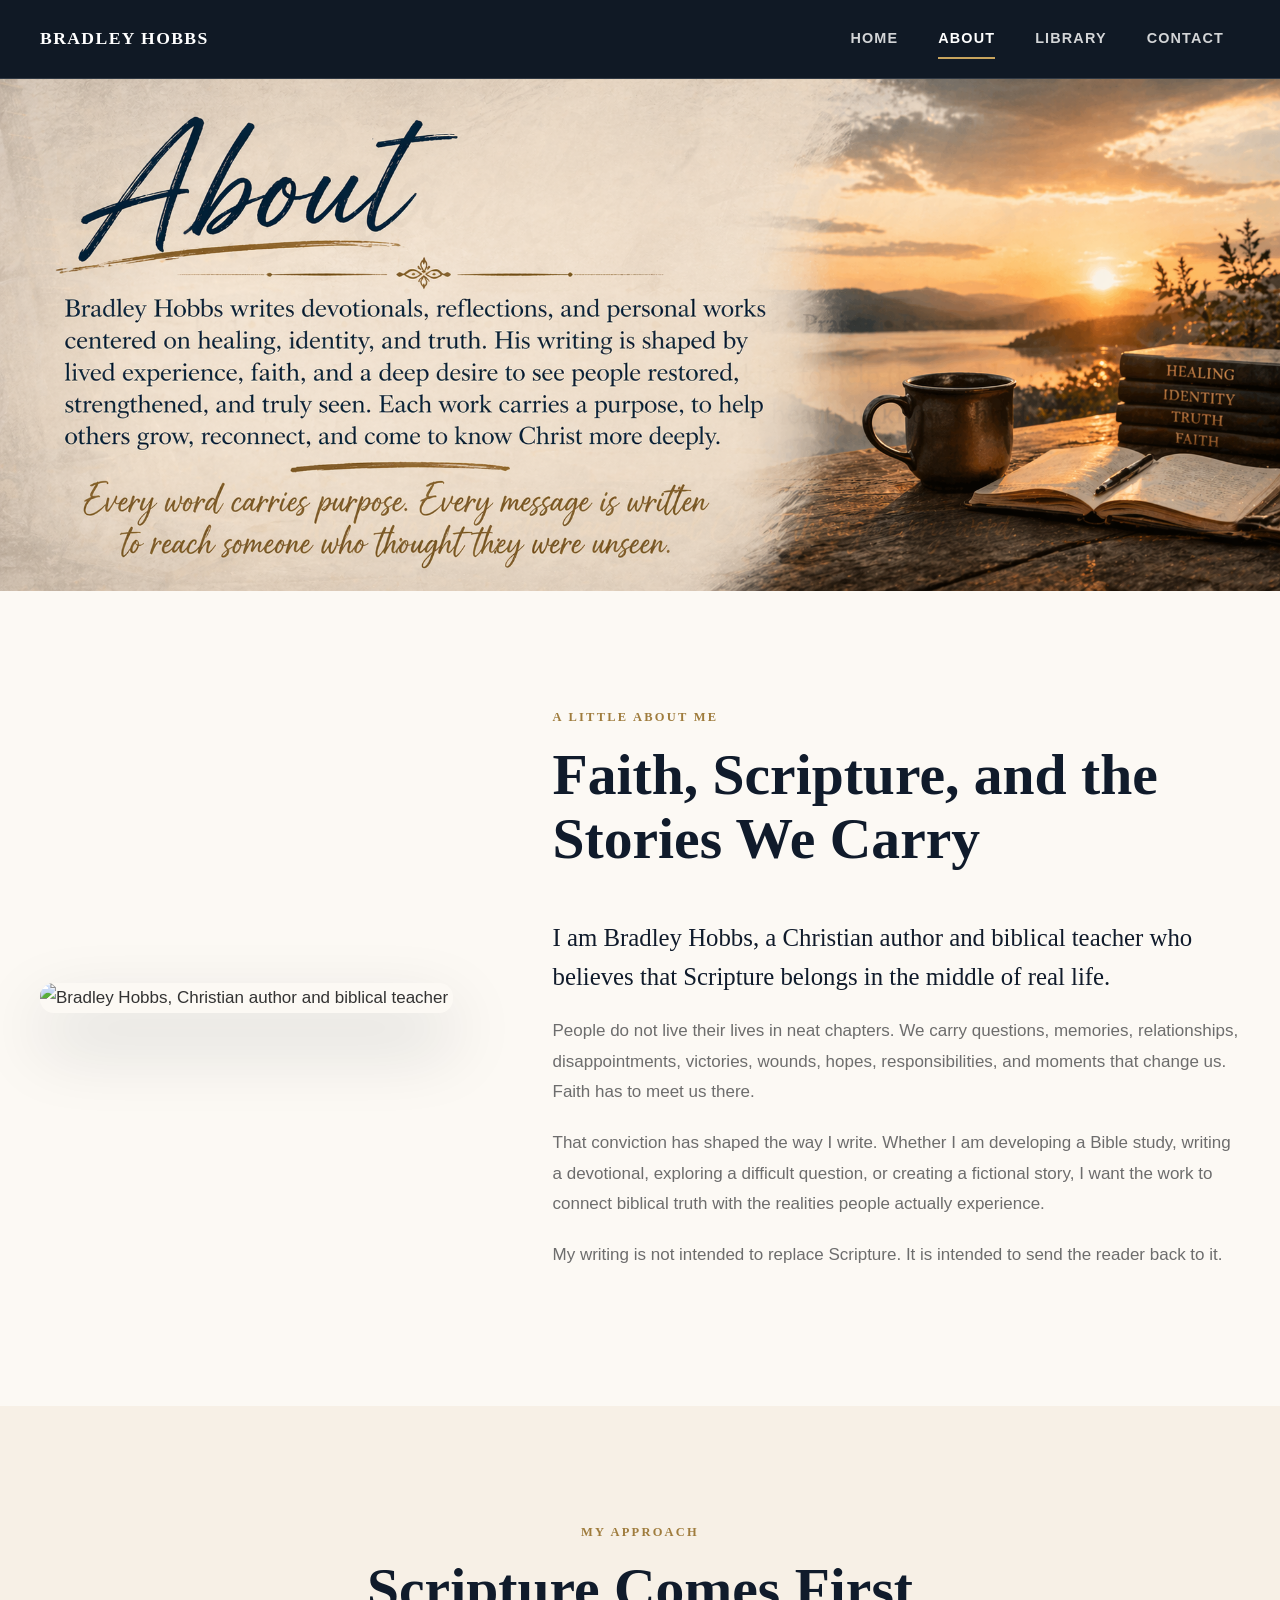
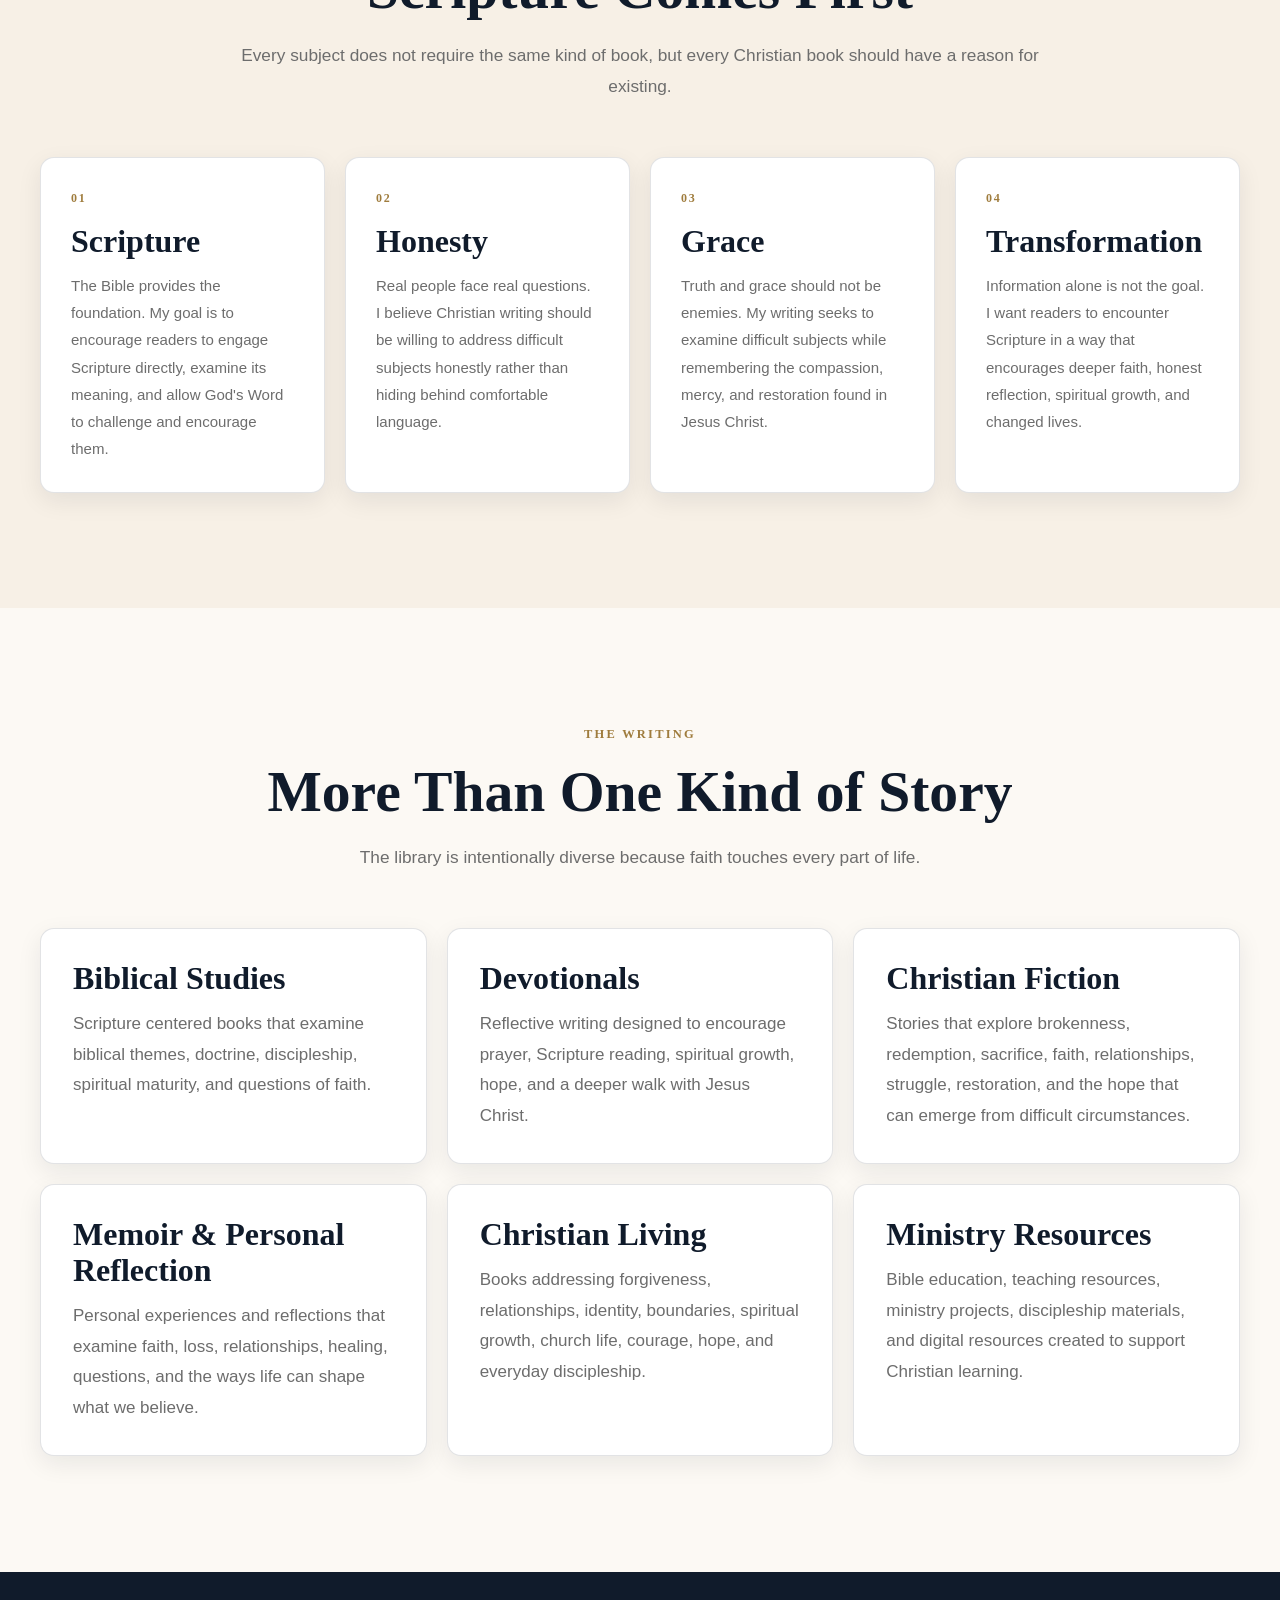
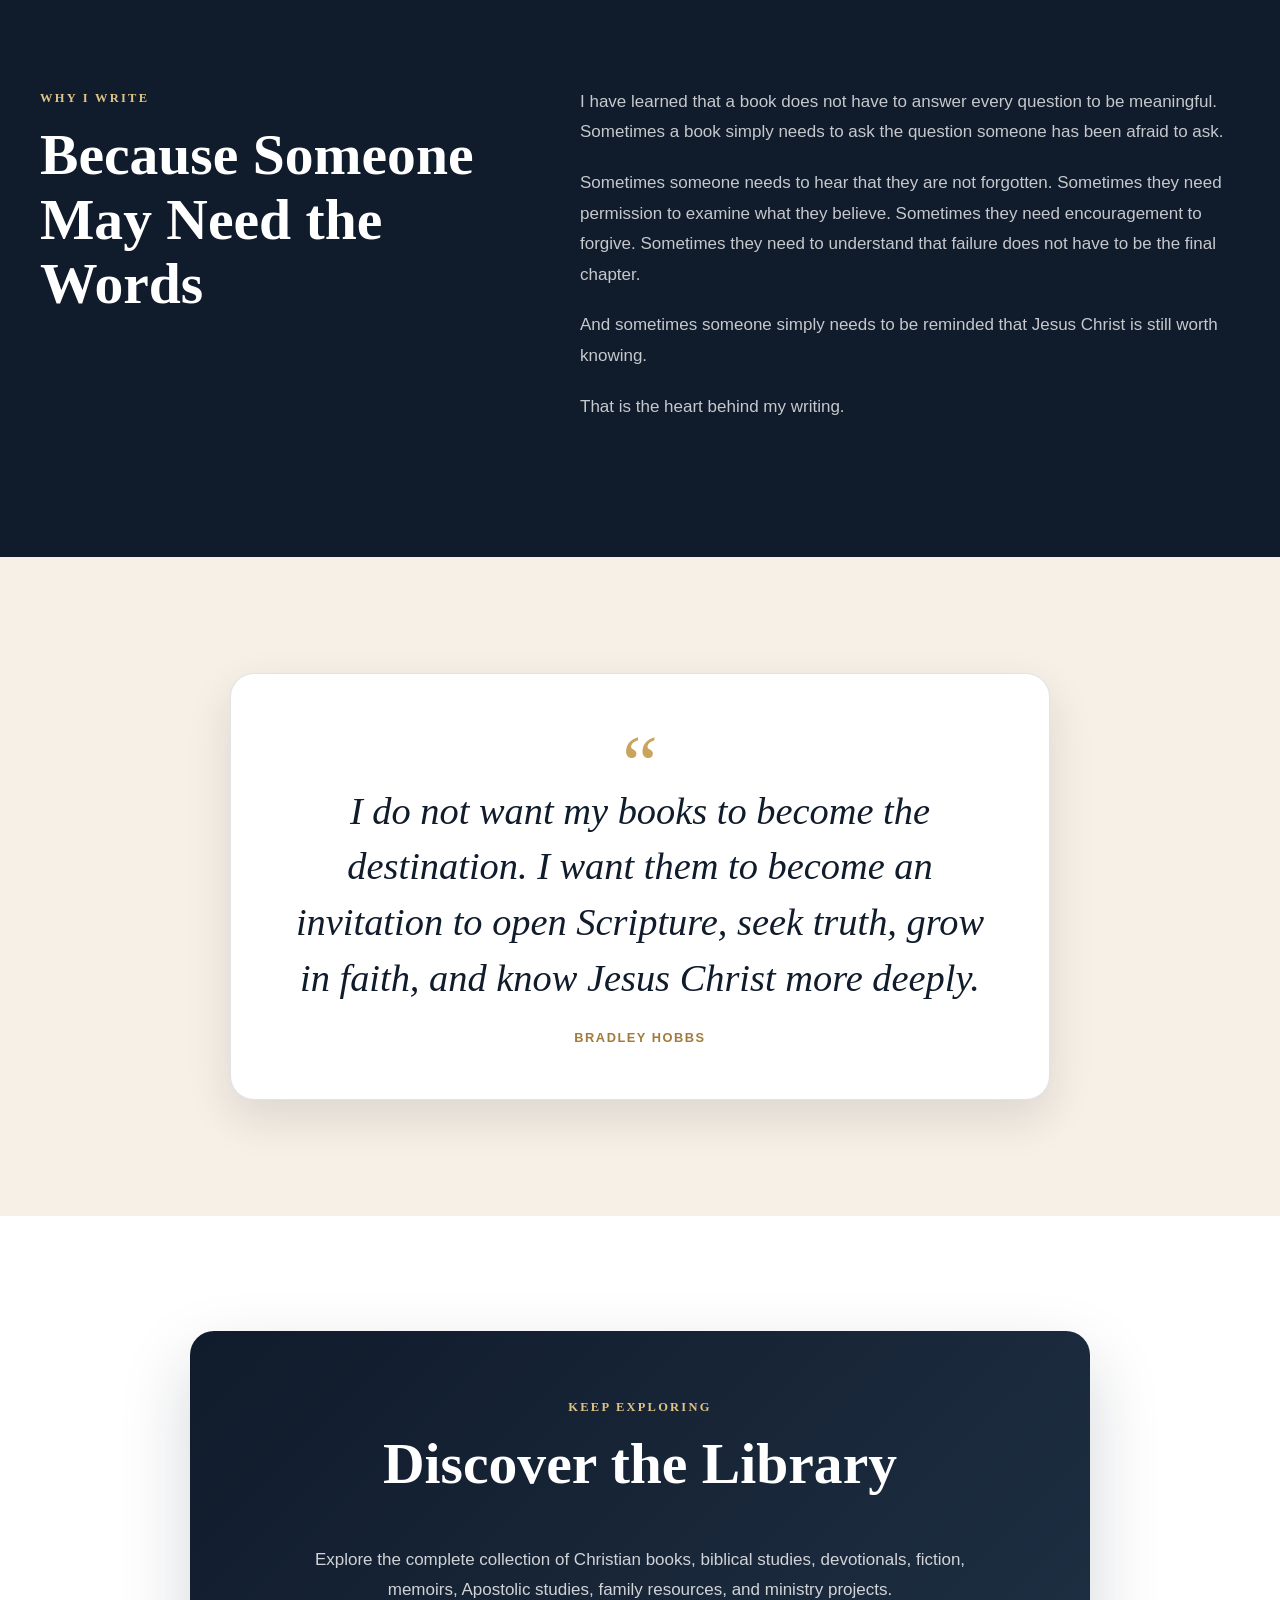
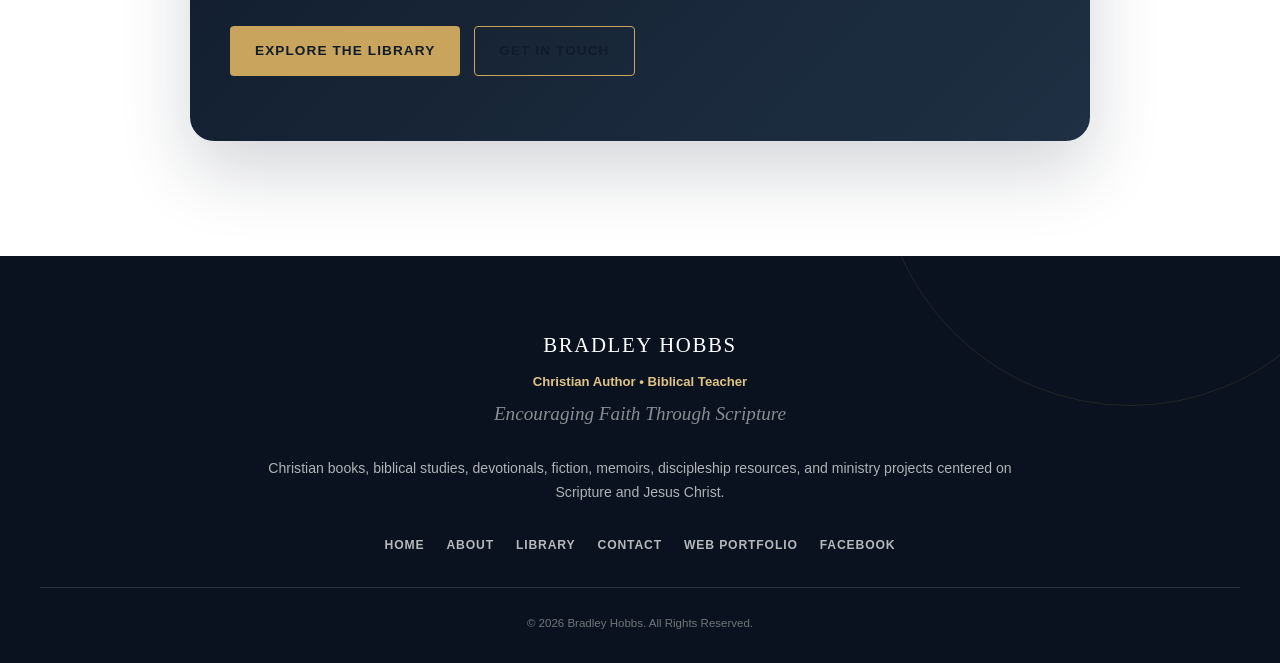
==== commit c6d52ef5: "Update about.html" ====
--- a/about.html
+++ b/about.html
@@ -122,7 +122,7 @@
 <section class="author-banner">
 
     <img
-        src="images/banner.png"
+        src="YOUR-BANNER-IMAGE-2.jpg"
         alt="Bradley Hobbs Christian author and biblical teacher"
         loading="eager"
         fetchpriority="high">
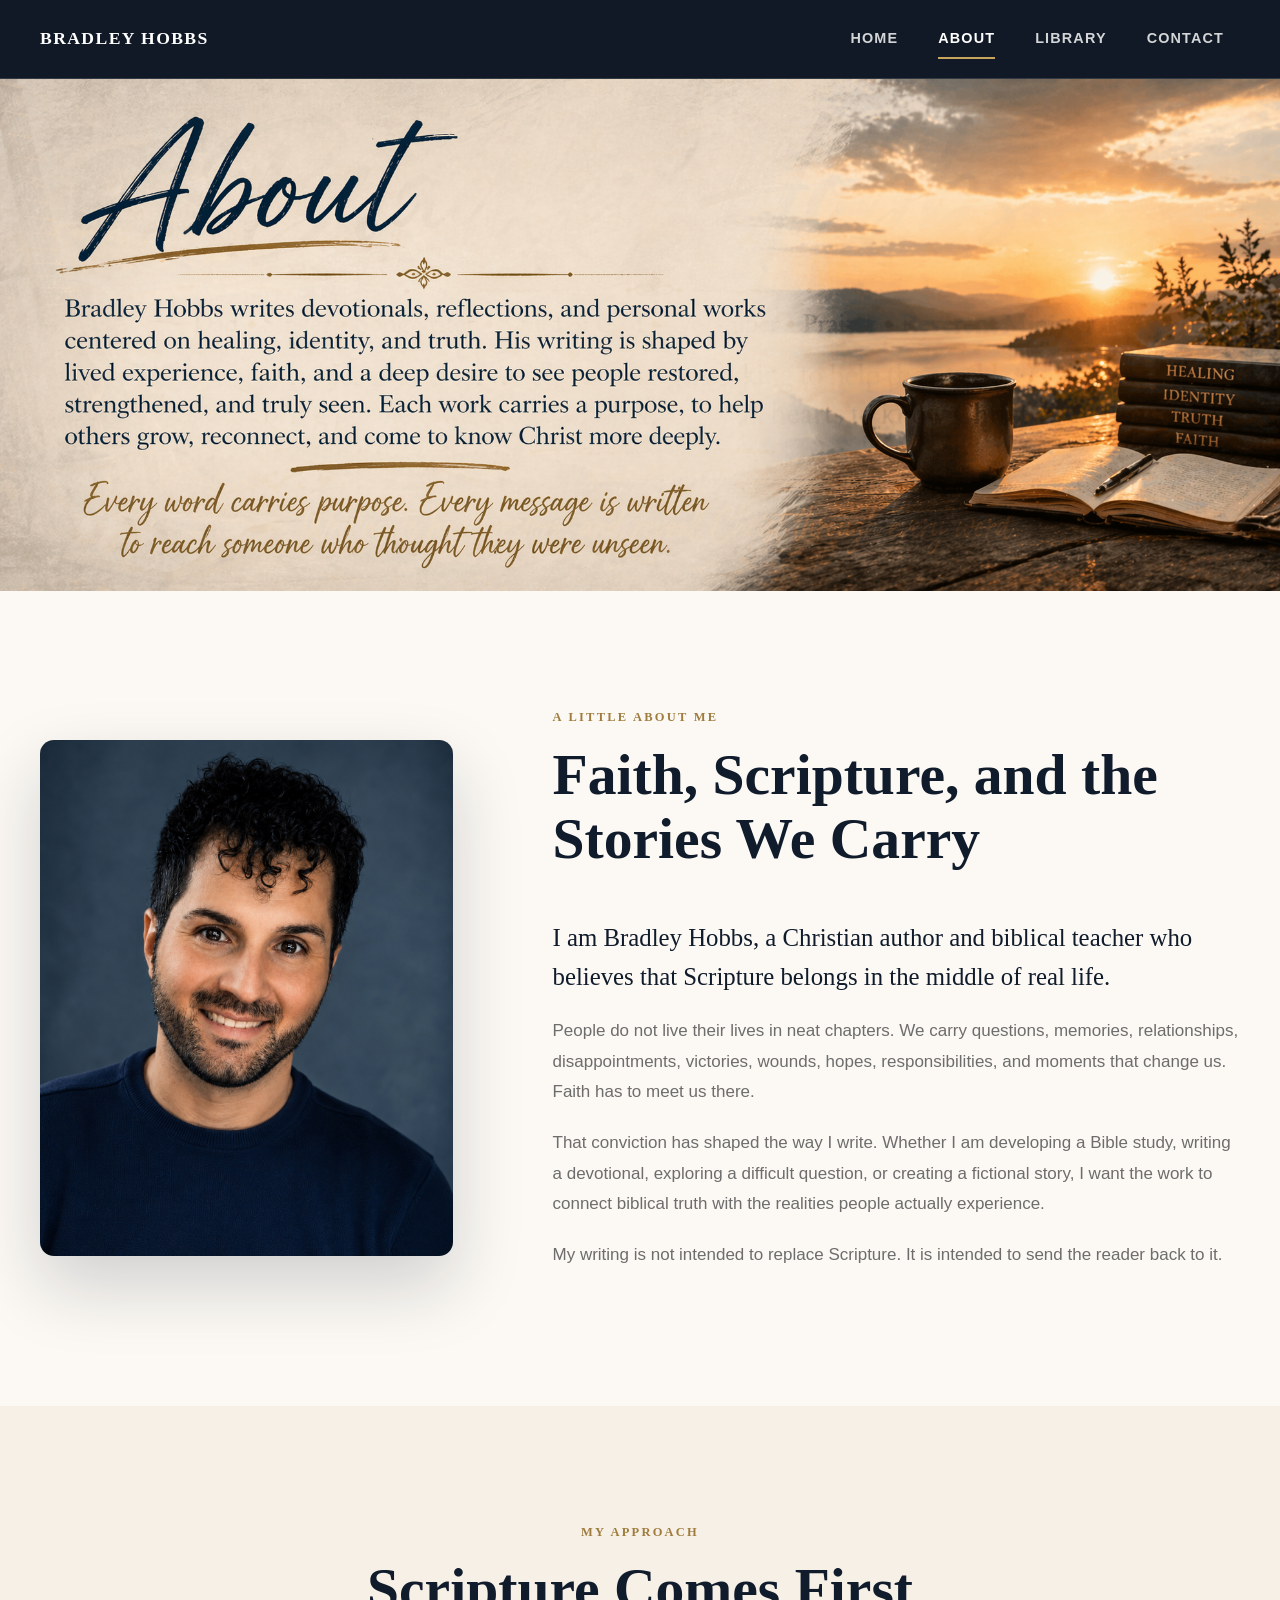
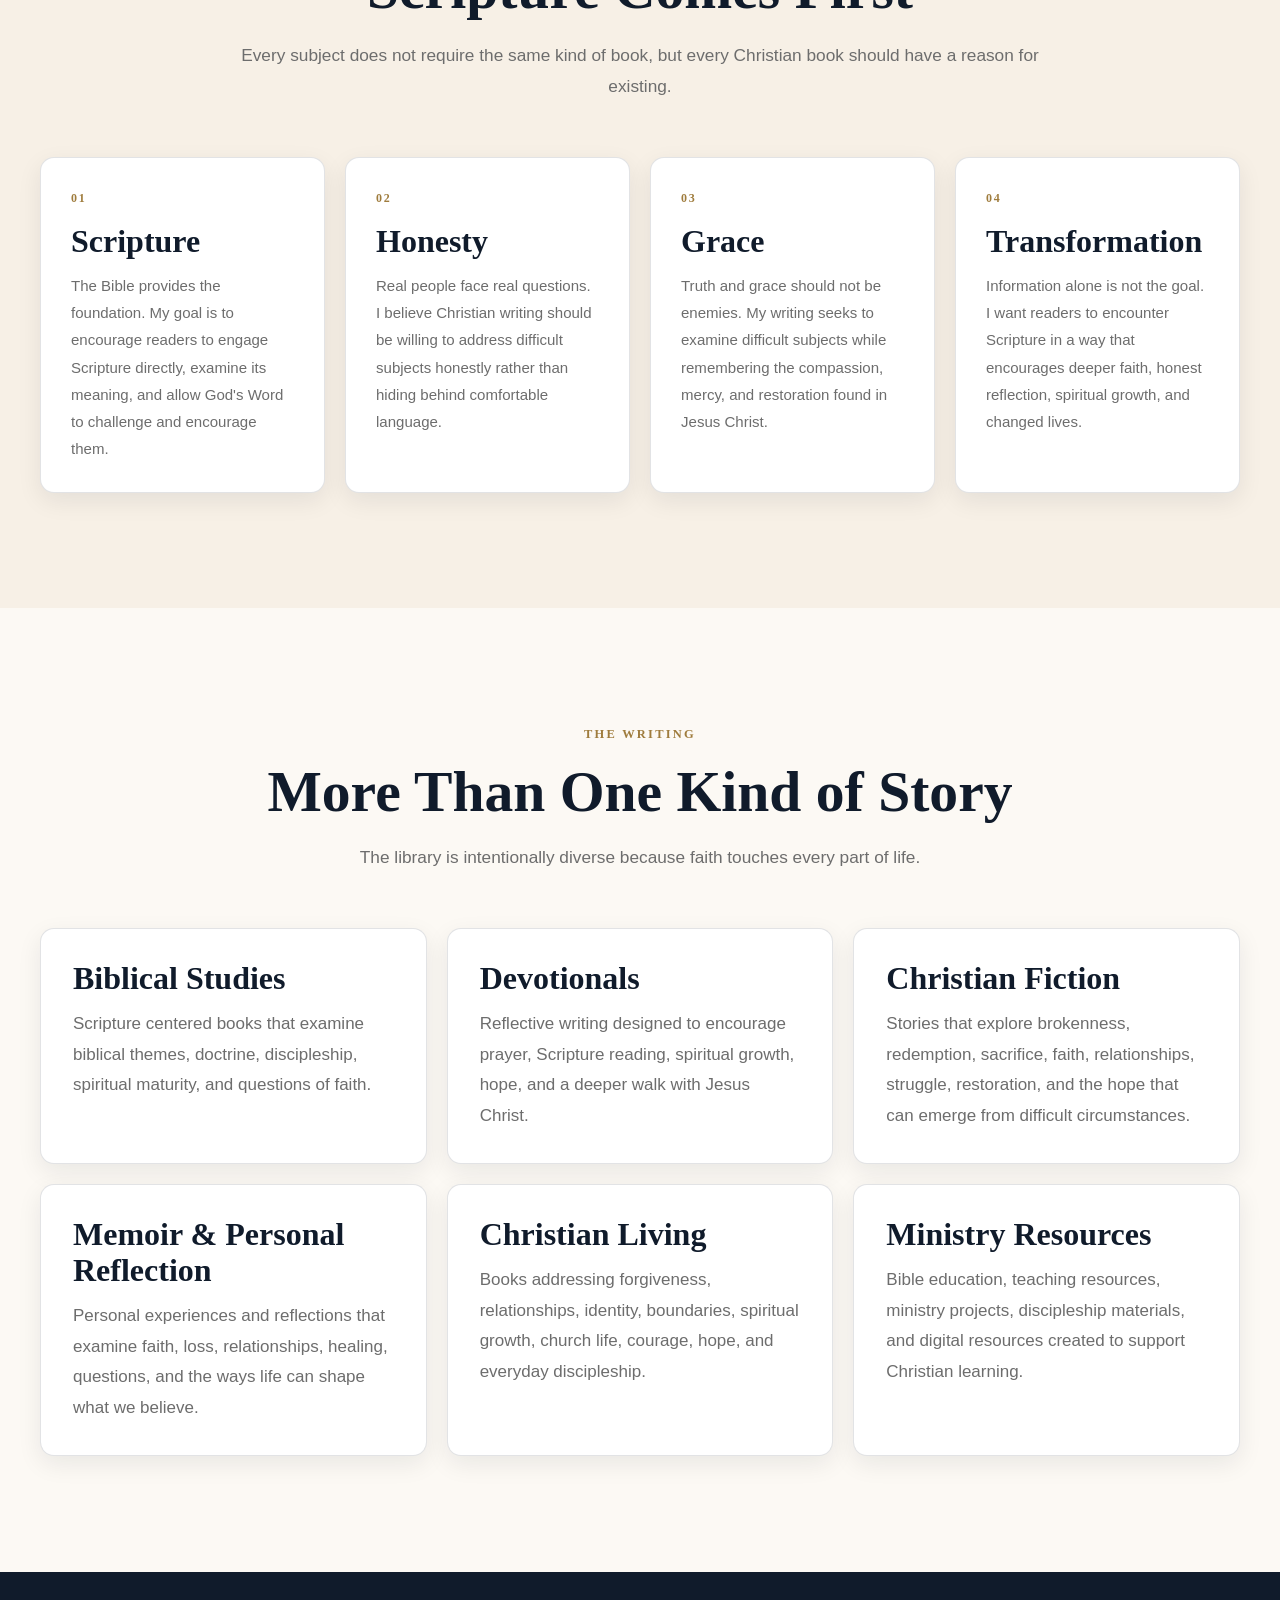
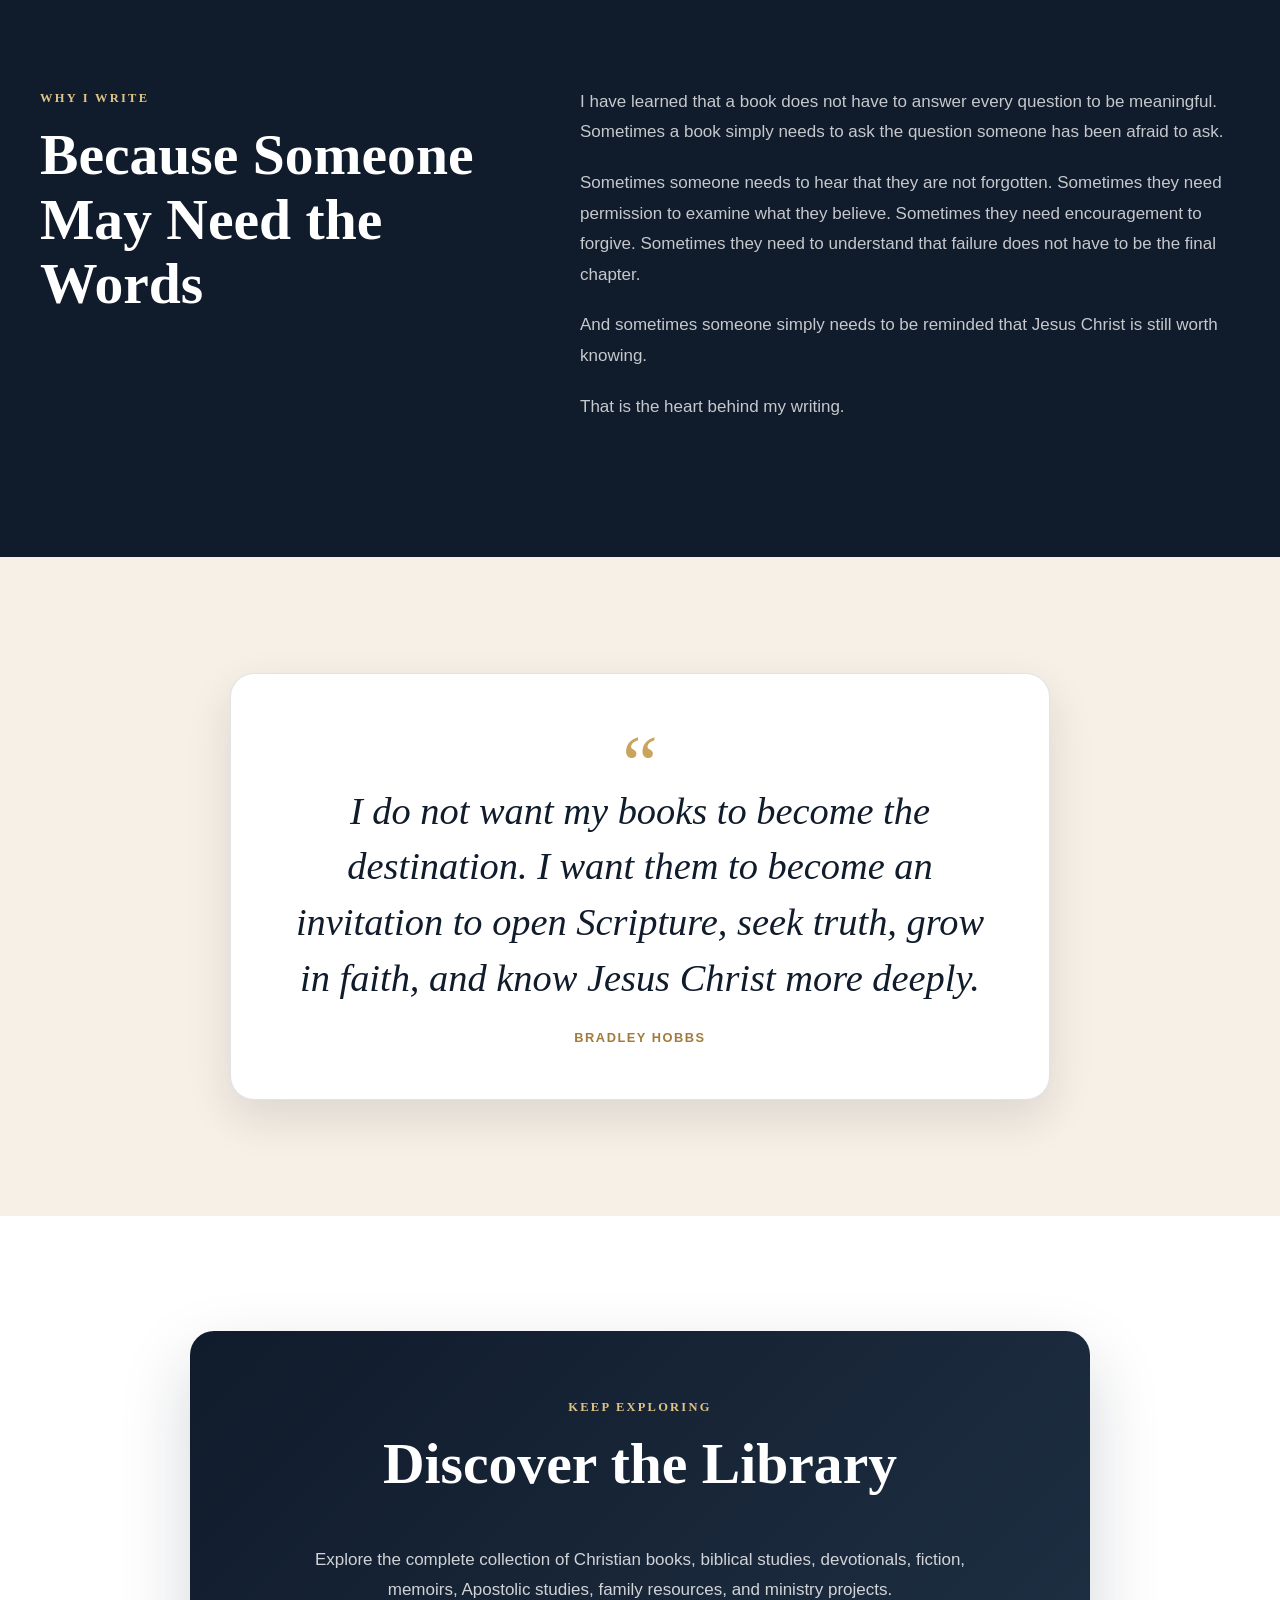
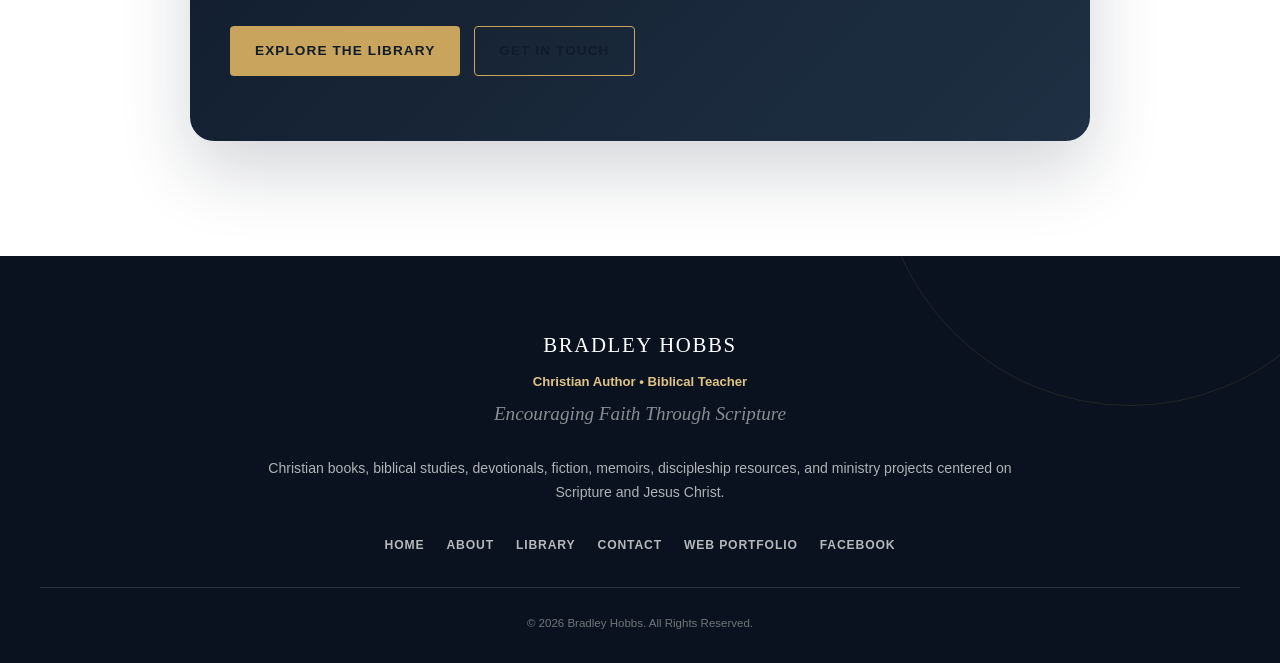
==== commit 757bf91e: "Update profile image source in about.html" ====
--- a/about.html
+++ b/about.html
@@ -137,7 +137,7 @@
             <div class="about-introduction">
                 <div class="about-image">
                     <img
-                        src="images/profile.jpg"
+                        src="ChatGPT Image Aug 10, 2026, 07_50_41 AM.png"
                         alt="Bradley Hobbs, Christian author and biblical teacher"
                         loading="lazy"
                         decoding="async">
@@ -490,4 +490,4 @@
 <!-- JavaScript -->
 <script src="script.js"></script>
 </body>
-</html>+</html>
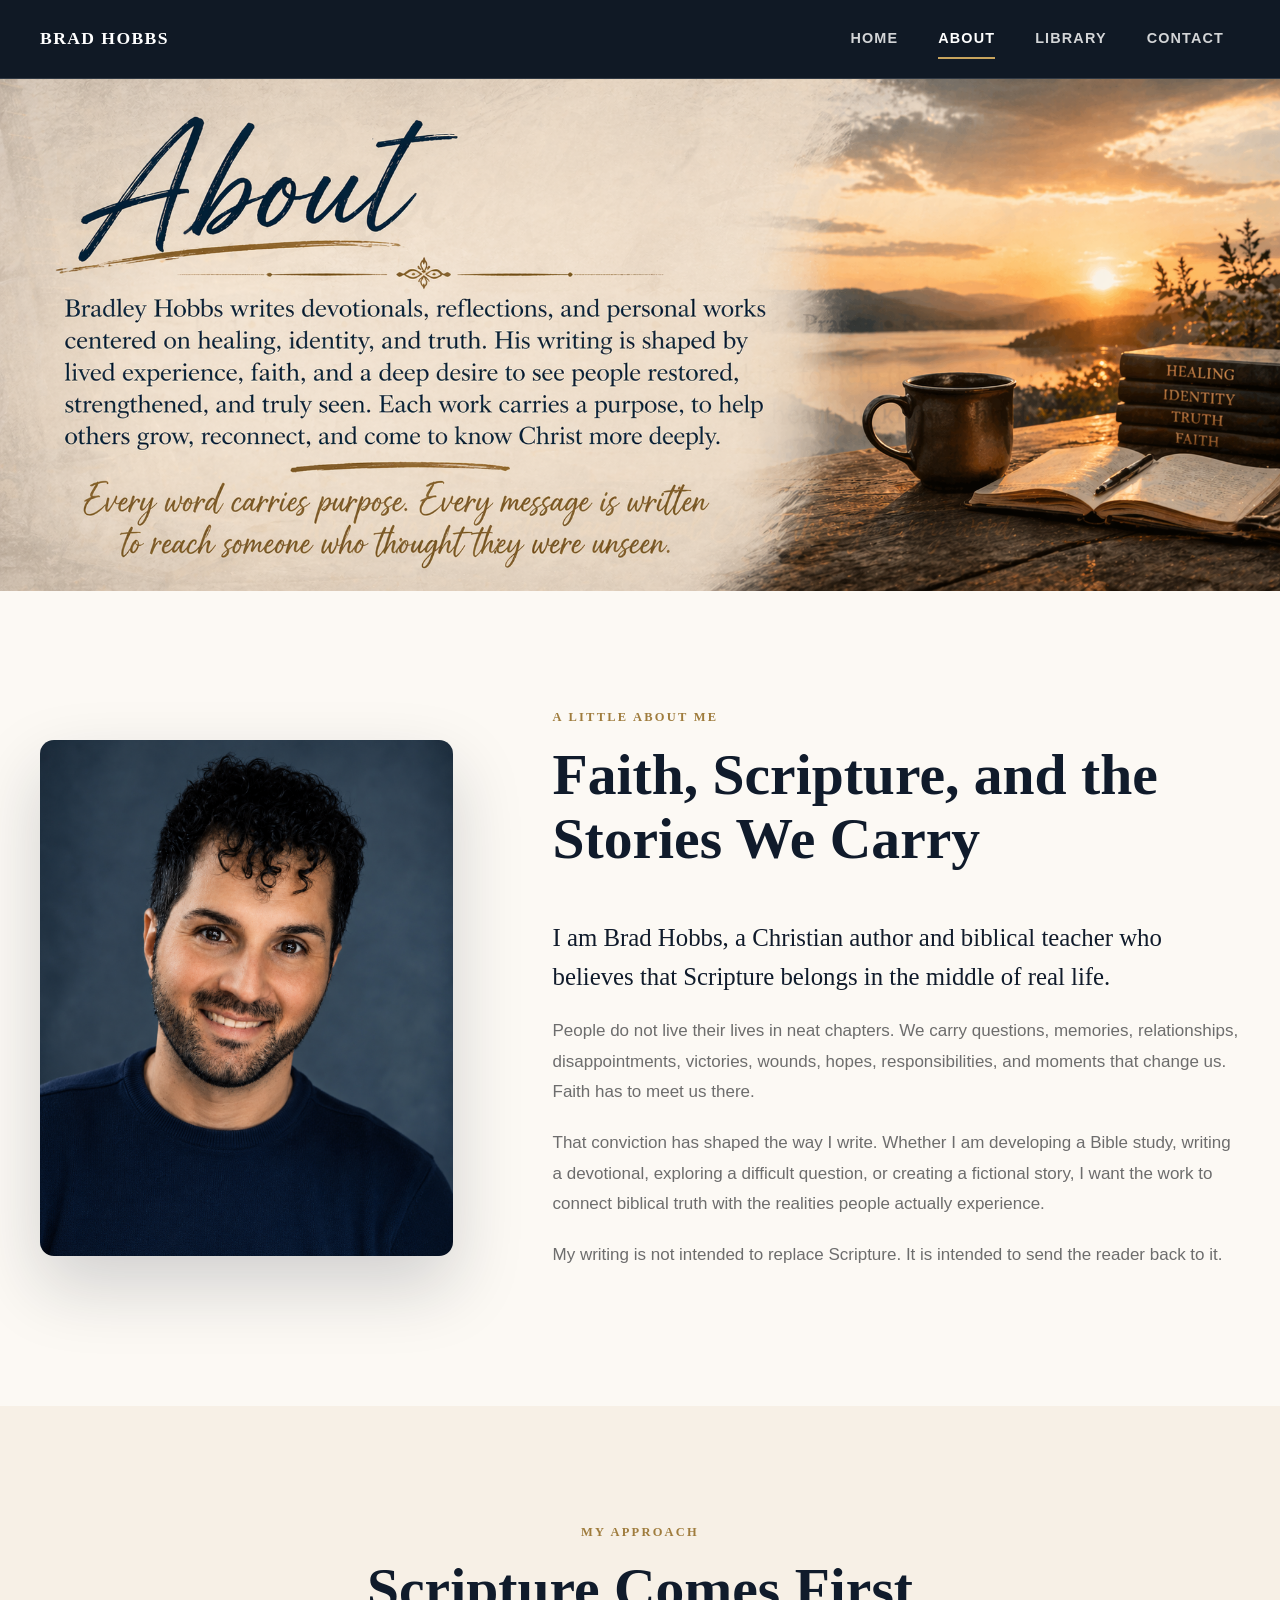
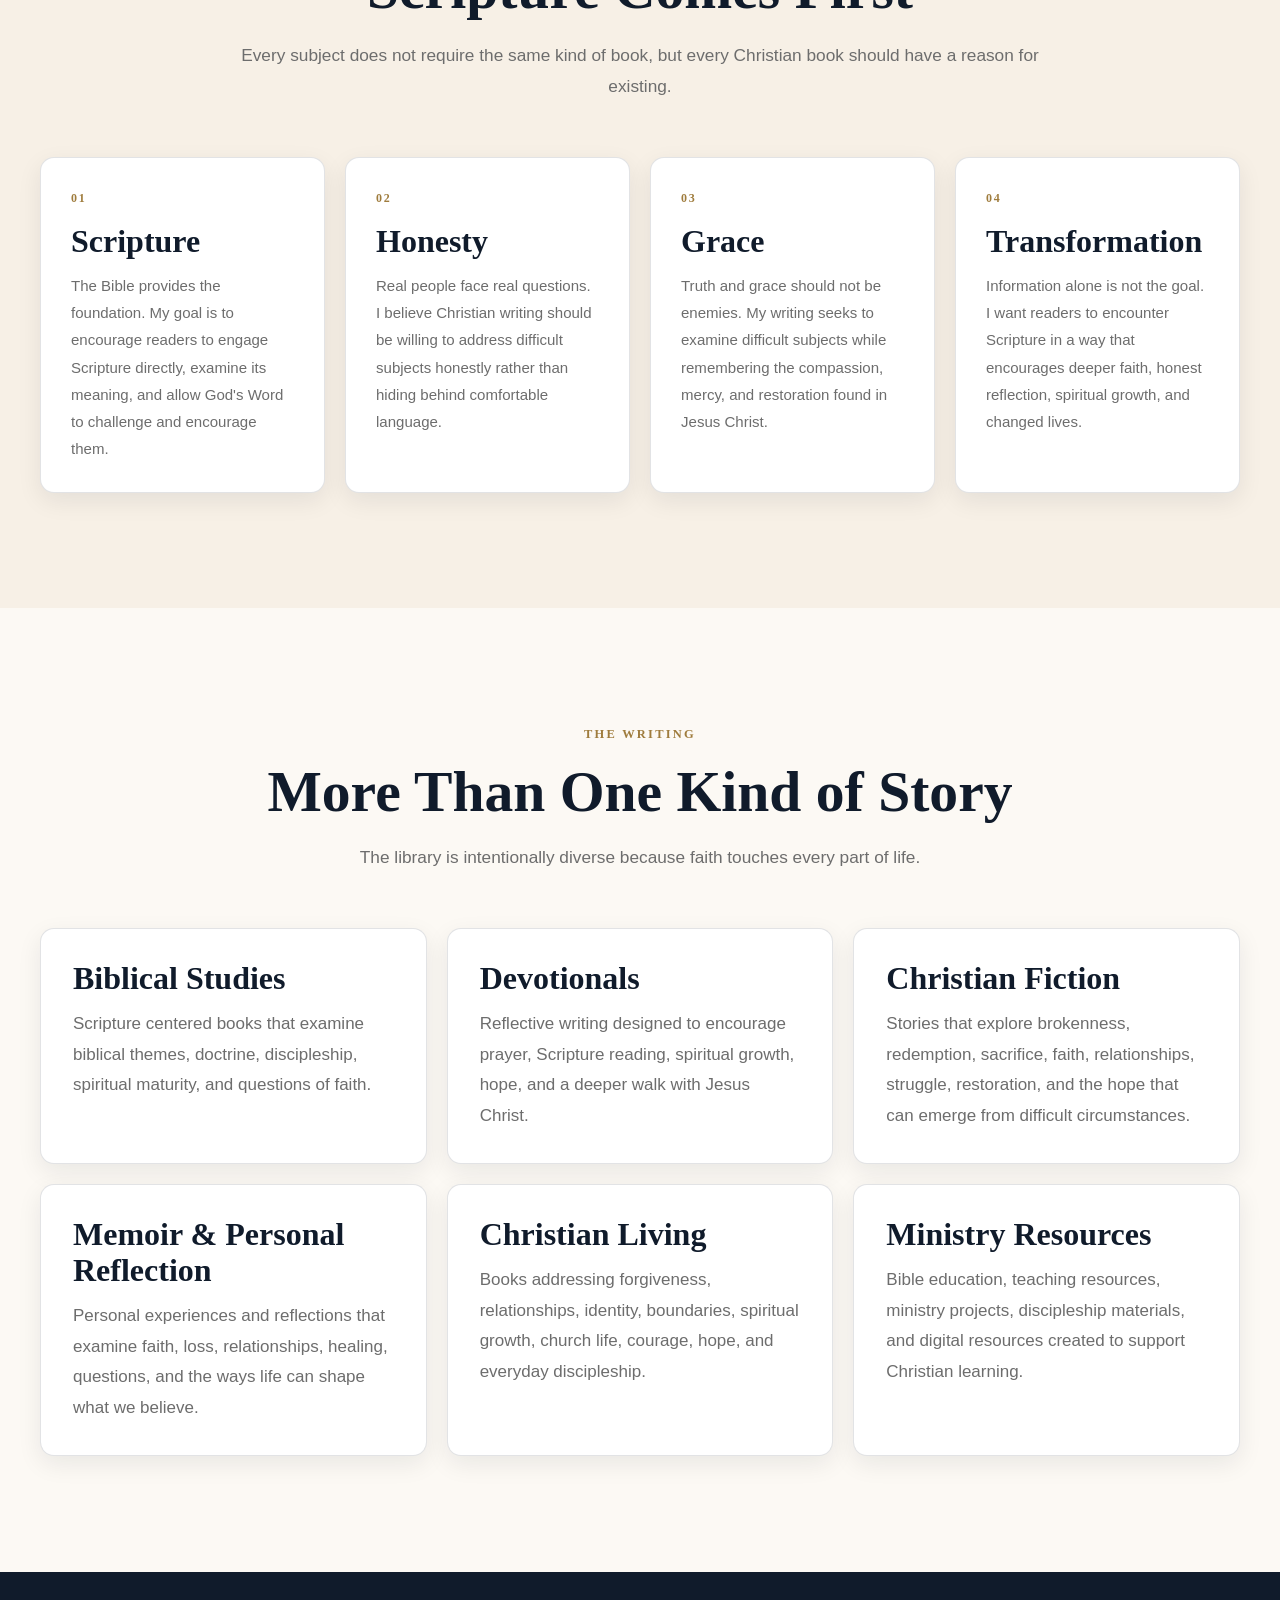
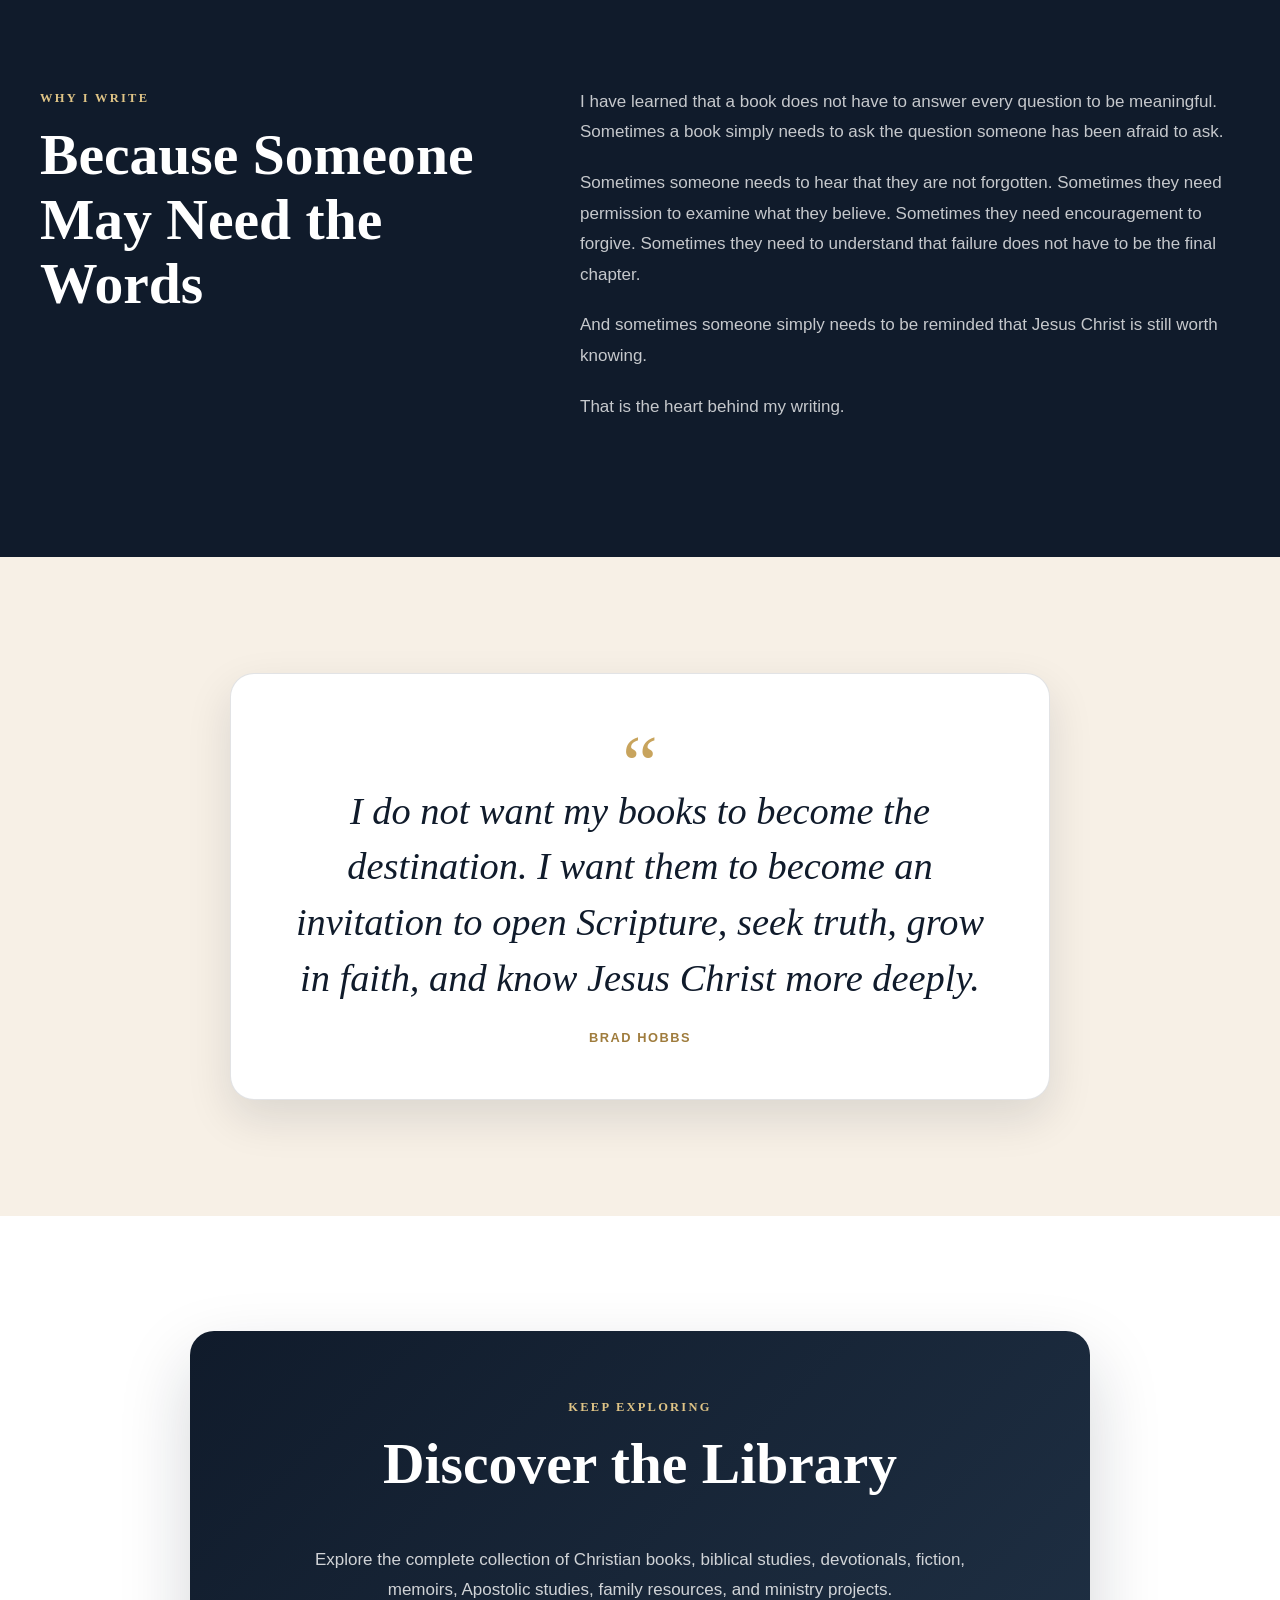
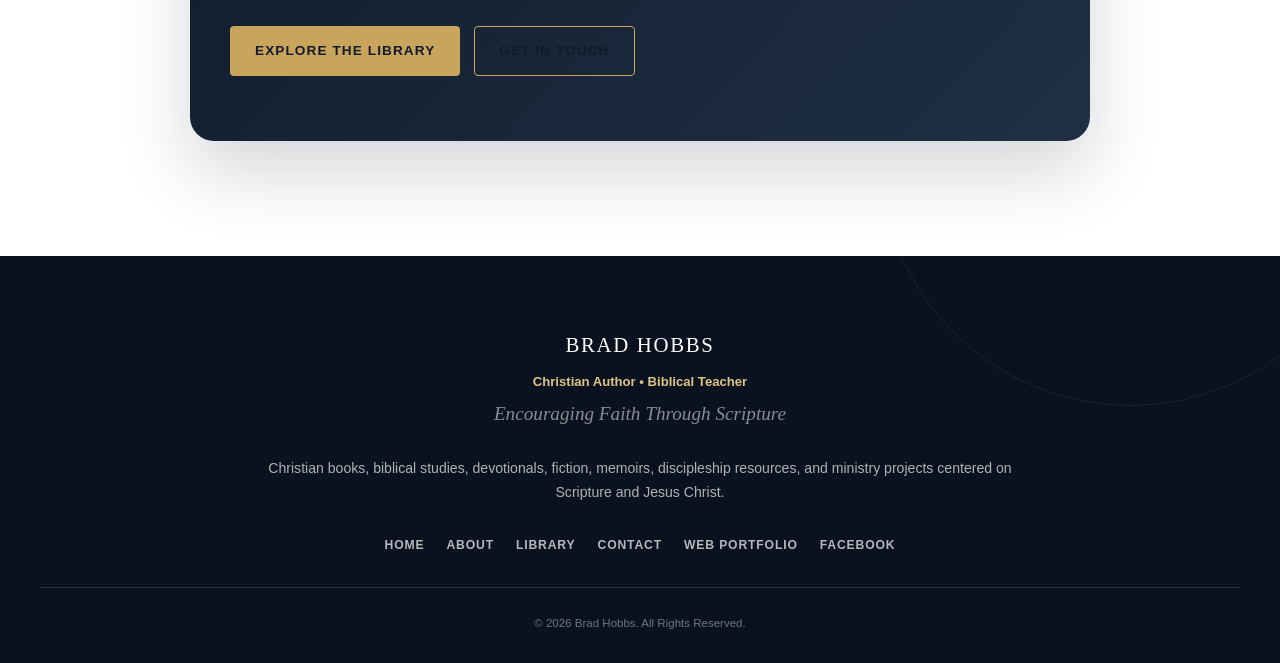
==== commit 2ad79259: "Update name from 'Bradley Hobbs' to 'Brad Hobbs'" ====
--- a/about.html
+++ b/about.html
@@ -6,14 +6,14 @@
     name="viewport"
     content="width=device-width, initial-scale=1.0">
 <title>
-    About Bradley Hobbs | Christian Author & Biblical Teacher
+    About Brad Hobbs | Christian Author & Biblical Teacher
 </title>
 <meta
     name="description"
-    content="Learn more about Bradley Hobbs, Christian author and biblical teacher, his approach to Scripture, his writing, and the purpose behind his books and ministry projects.">
+    content="Learn more about Brad Hobbs, Christian author and biblical teacher, his approach to Scripture, his writing, and the purpose behind his books and ministry projects.">
 <meta
     name="author"
-    content="Bradley Hobbs">
+    content="Brad Hobbs">
 <meta
     name="robots"
     content="index, follow, max-image-preview:large">
@@ -29,13 +29,13 @@
     content="profile">
 <meta
     property="og:site_name"
-    content="Bradley Hobbs">
+    content="Brad Hobbs">
 <meta
     property="og:title"
-    content="About Bradley Hobbs | Christian Author">
+    content="About Brad Hobbs | Christian Author">
 <meta
     property="og:description"
-    content="Learn more about Bradley Hobbs, his writing, his approach to Scripture, and the purpose behind his Christian books and ministry projects.">
+    content="Learn more about Brad Hobbs, his writing, his approach to Scripture, and the purpose behind his Christian books and ministry projects.">
 <meta
     property="og:url"
     content="https://brad-hobbswd.github.io/authors-page/about.html">
@@ -51,12 +51,12 @@
 {
     "@context": "https://schema.org",
     "@type": "AboutPage",
-    "name": "About Bradley Hobbs",
+    "name": "About Brad Hobbs",
     "url": "https://brad-hobbswd.github.io/authors-page/about.html",
-    "description": "About Bradley Hobbs, Christian author and biblical teacher.",
+    "description": "About Brad Hobbs, Christian author and biblical teacher.",
     "mainEntity": {
         "@type": "Person",
-        "name": "Bradley Hobbs",
+        "name": "Brad Hobbs",
         "alternateName": "Brad Hobbs",
         "jobTitle": "Christian Author",
         "url": "https://brad-hobbswd.github.io/authors-page/",
@@ -80,8 +80,8 @@
         <a
             href="index.html"
             class="site-logo"
-            aria-label="Bradley Hobbs Home">
-            Bradley Hobbs
+            aria-label="Brad Hobbs Home">
+            Brad Hobbs
         </a>
         <button
             class="nav-toggle"
@@ -123,7 +123,7 @@
 
     <img
         src="YOUR-BANNER-IMAGE-2.jpg"
-        alt="Bradley Hobbs Christian author and biblical teacher"
+        alt="Brad Hobbs Christian author and biblical teacher"
         loading="eager"
         fetchpriority="high">
 
@@ -138,7 +138,7 @@
                 <div class="about-image">
                     <img
                         src="ChatGPT Image Aug 10, 2026, 07_50_41 AM.png"
-                        alt="Bradley Hobbs, Christian author and biblical teacher"
+                        alt="Brad Hobbs, Christian author and biblical teacher"
                         loading="lazy"
                         decoding="async">
                 </div>
@@ -150,7 +150,7 @@
                         Faith, Scripture, and the Stories We Carry
                     </h2>
                     <p class="lead-text">
-                        I am Bradley Hobbs, a Christian author and
+                        I am Brad Hobbs, a Christian author and
                         biblical teacher who believes that Scripture
                         belongs in the middle of real life.
                     </p>
@@ -394,7 +394,7 @@
                     Christ more deeply.
                 </blockquote>
                 <p class="statement-author">
-                    Bradley Hobbs
+                    Brad Hobbs
                 </p>
             </div>
         </div>
@@ -439,7 +439,7 @@
 <footer class="footer">
     <div class="footer-inner">
         <div class="footer-brand">
-            Bradley Hobbs
+            Brad Hobbs
         </div>
         <p class="footer-tag">
             Christian Author • Biblical Teacher
@@ -483,7 +483,7 @@
             </a>
         </nav>
         <p class="footer-copyright">
-            © <span id="year"></span> Bradley Hobbs. All Rights Reserved.
+            © <span id="year"></span> Brad Hobbs. All Rights Reserved.
         </p>
     </div>
 </footer>
--- a/styles.css
+++ b/styles.css
@@ -3540,6 +3540,15 @@
         gap: 14px;
 
     }
+     .author-banner img {
+
+        width: 100%;
+
+        height: auto;
+
+        object-fit: contain;
+
+    }
 
 }
 
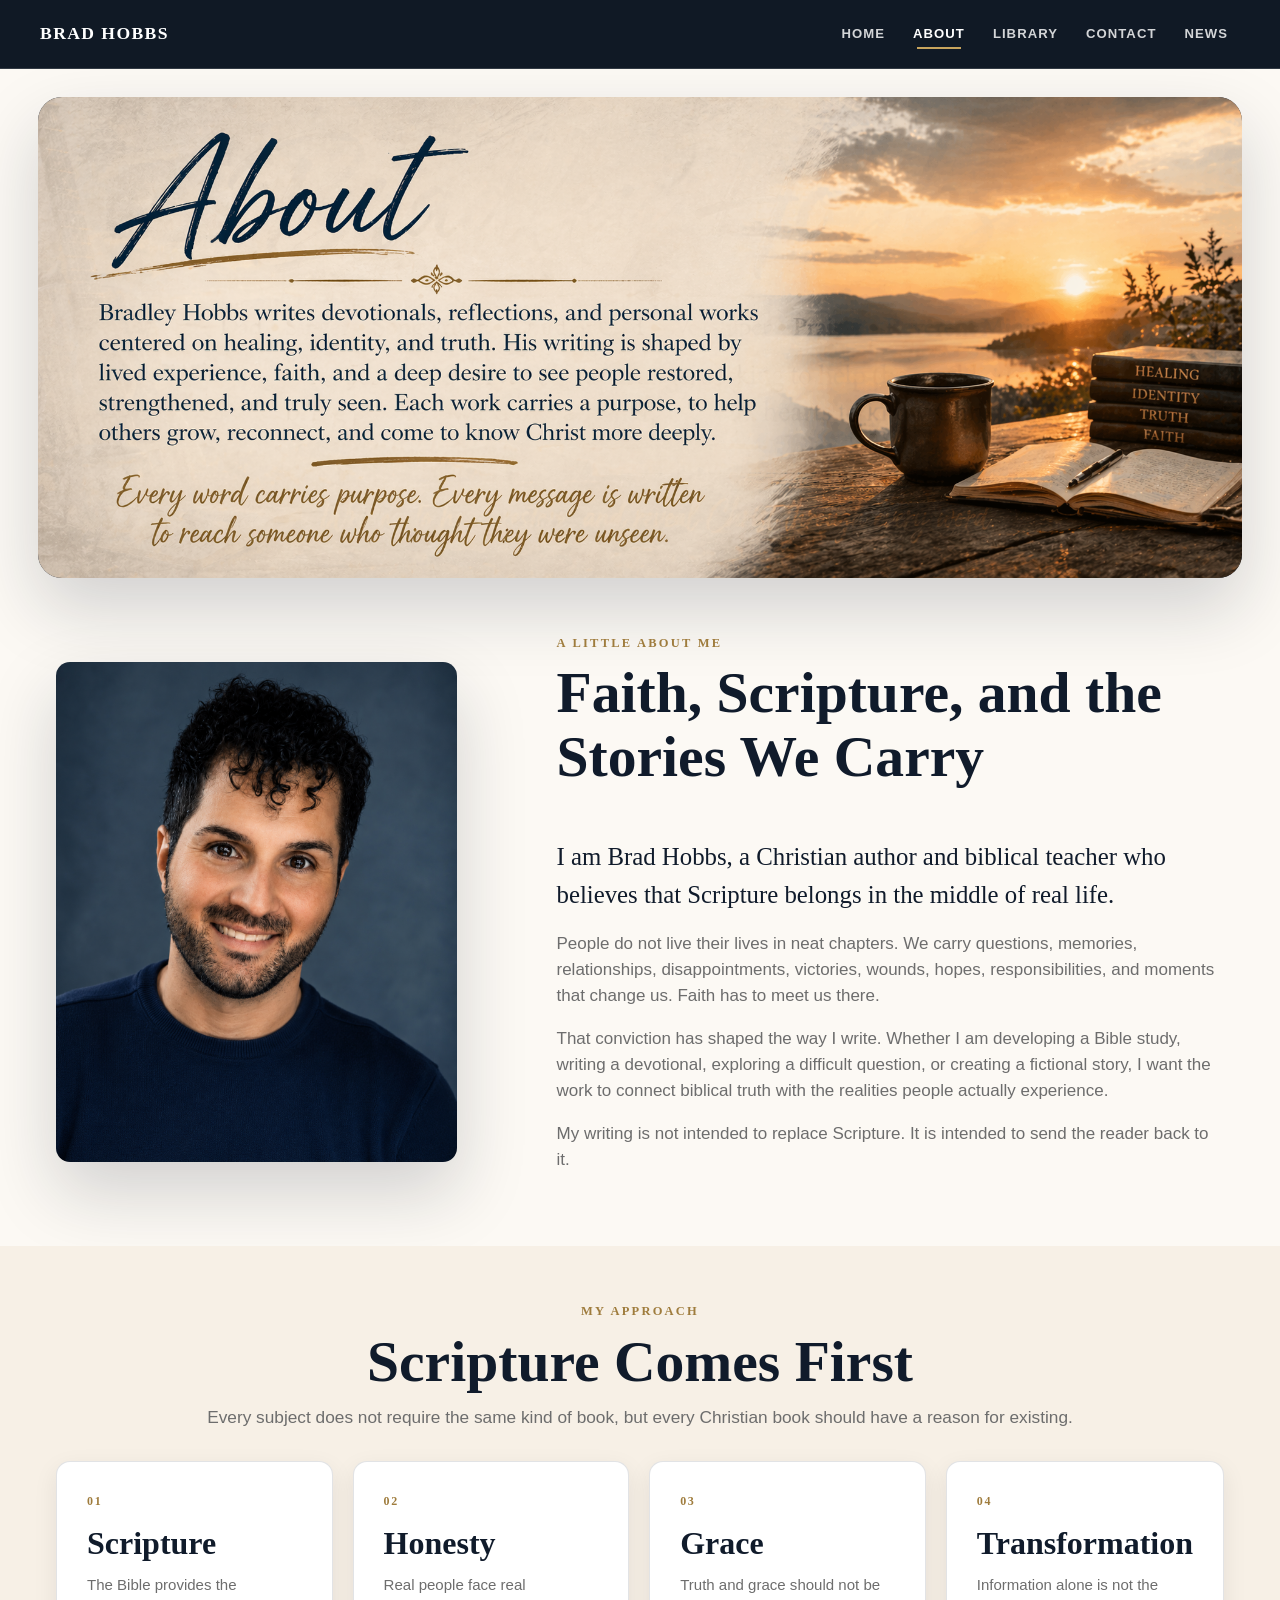
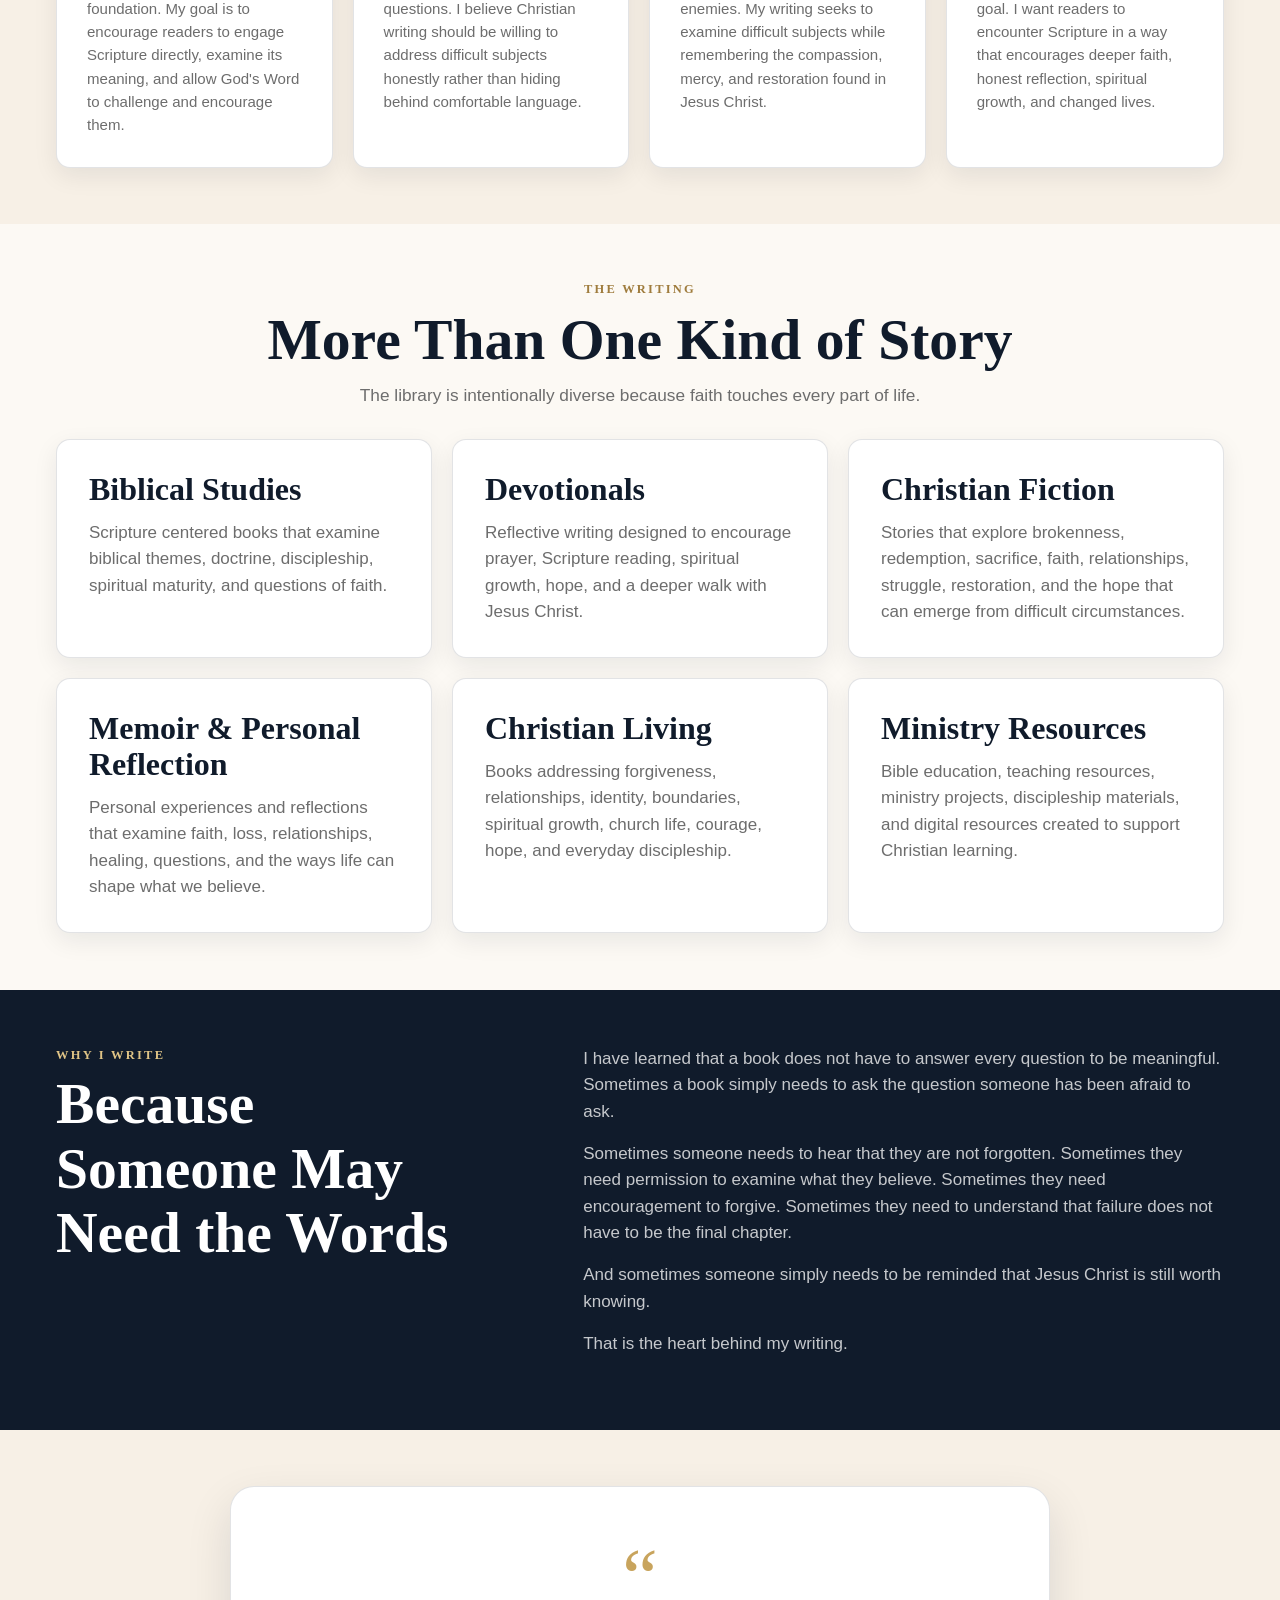
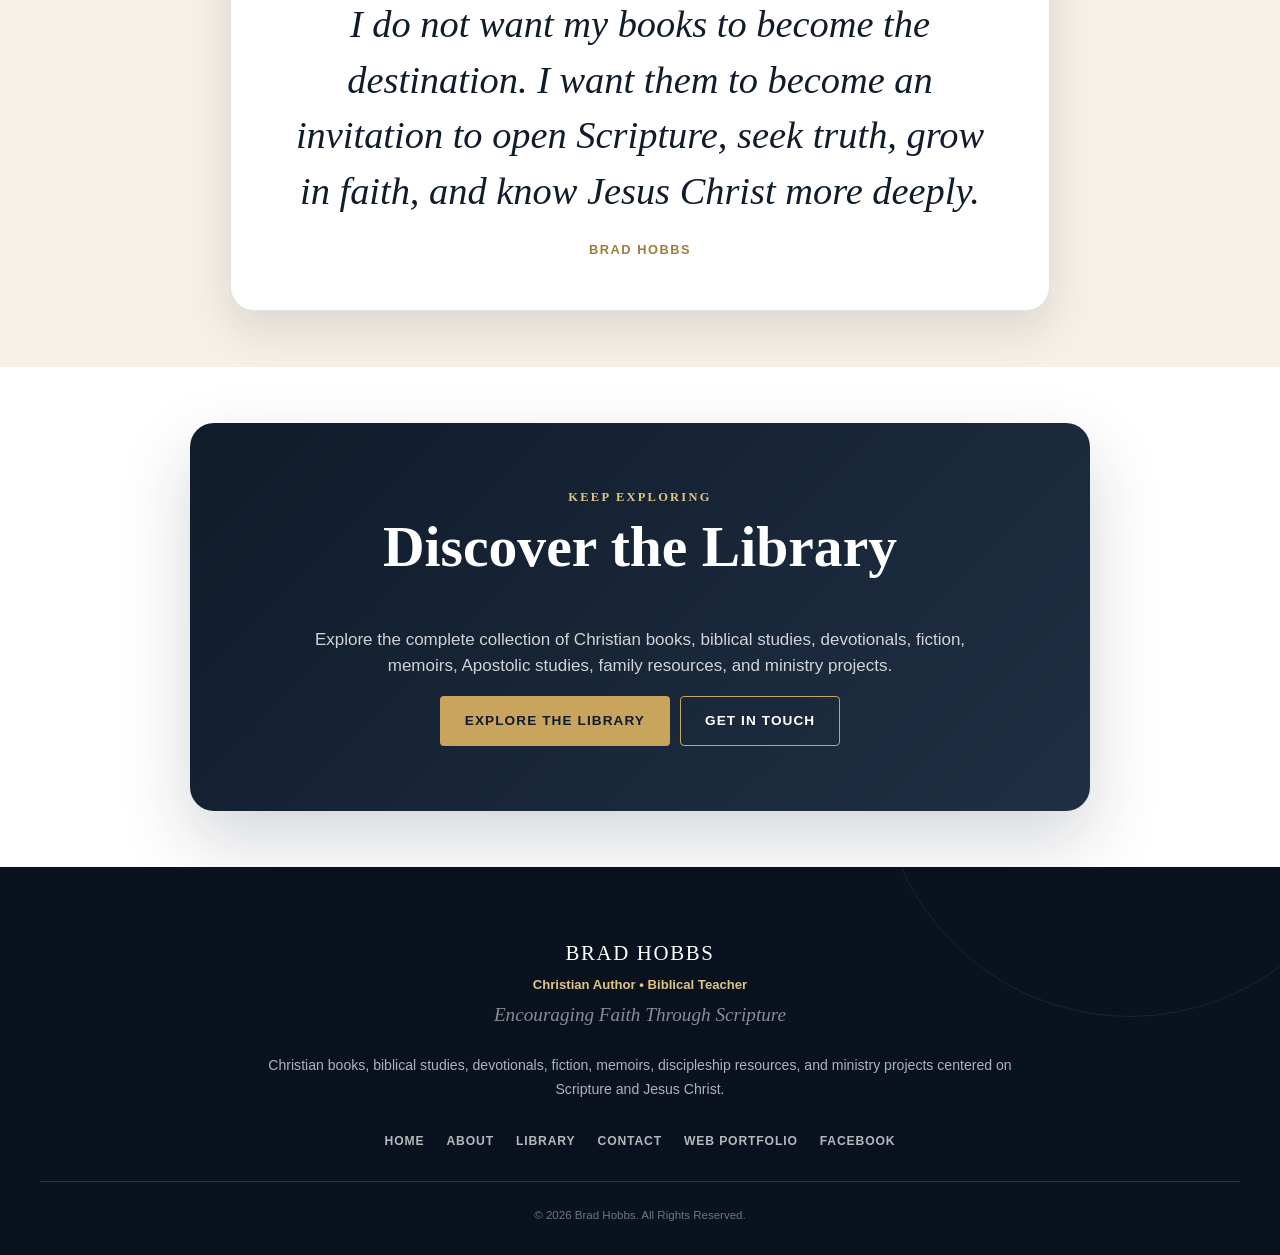
==== commit 7eeef0c0: "Add News link to site navigation" ====
--- a/about.html
+++ b/about.html
@@ -111,7 +111,7 @@
             <a href="contact.html">
                 Contact
             </a>
-        </div>
+        <a href="news.html" class="nav-news-link">News</a></div>
     </nav>
 </header>
 <main>
--- a/styles.css
+++ b/styles.css
@@ -685,11 +685,13 @@
 ========================================================= */
 
 .author-banner {
-    width: 100%;
-    margin: 0;
+    width: min(94%, 1350px);
+    margin: 28px auto 0;
     padding: 0;
     background: var(--navy);
     overflow: hidden;
+    border-radius: var(--radius-large);
+    box-shadow: var(--shadow-large);
 }
 
 .author-banner img {
@@ -713,6 +715,21 @@
 }
 
 
+.welcome-section h1 {
+
+    width: min(1200px, calc(100vw - 40px));
+
+    margin-left: 50%;
+
+    transform: translateX(-50%);
+
+    font-size: clamp(3.2rem, 7vw, 6.25rem);
+
+    letter-spacing: -0.025em;
+
+}
+
+
 .welcome-section .narrow-content {
 
     text-align: center;
@@ -3198,169 +3215,29 @@
    34. MOBILE NAV
 ========================================================= */
 
-@media (max-width: 800px) {
-
-    .navbar {
-
-        min-height: 70px;
-
-    }
-
-
-    .nav-toggle {
-
-        display: block;
-
-    }
-
-
-    .nav-links {
-
-        position: absolute;
-
-        top: 70px;
-
-        left: 0;
-
-        right: 0;
-
-        display: flex;
-
-        flex-direction: column;
-
-        align-items: stretch;
-
-        gap: 0;
-
-        padding:
-            10px 20px 20px;
-
-        background:
-            rgba(9, 18, 30, 0.98);
-
-        border-bottom:
-            1px solid var(--border-light);
-
-        opacity: 0;
-
-        visibility: hidden;
-
-        transform:
-            translateY(-10px);
-
-        transition:
-            opacity var(--transition),
-            visibility var(--transition),
-            transform var(--transition);
-
-    }
-
-
-    .nav-links.is-open {
-
-        opacity: 1;
-
-        visibility: visible;
-
-        transform:
-            translateY(0);
-
-    }
-
-
-    .nav-links a {
-
-        padding:
-            14px 10px;
-
-        border-bottom:
-            1px solid rgba(255, 255, 255, 0.06);
-
-    }
-
-
-    .nav-links a::after {
-
-        left: 10px;
-
-        right: auto;
-
-        width: 35px;
-
-    }
-
-
-    .hero {
-
-        min-height:
-            calc(100vh - 70px);
-
-    }
-
-
-    .hero-overlay {
-
-        background:
-            linear-gradient(
-                90deg,
-                rgba(9, 18, 30, 0.94),
-                rgba(9, 18, 30, 0.72)
-            );
-
-    }
-
-
-    .hero-content {
-
-        padding:
-            70px 0;
-
-    }
-
-
-    .featured-book-layout,
-    .fiction-feature,
-    .encouragement-layout,
-    .about-introduction,
-    .why-about-layout {
-
-        grid-template-columns:
-            1fr;
-
-        gap: 45px;
-
-    }
-
-
-    .featured-book-image,
-    .fiction-image,
-    .encouragement-image,
-    .about-image {
-
-        order: -1;
-
-    }
-
-
-    .library-controls-section {
-
-        position: static;
-
-    }
-
-
-    .library-controls {
-
-        grid-template-columns:
-            1fr;
-
-        align-items: stretch;
-
-    }
-
-}
-
-
+@media (max-width: 1000px) {
+    .navbar{min-height:64px;width:min(calc(100% - 28px),var(--max-width));gap:12px}
+    .nav-toggle{display:block;width:42px;height:42px;flex:0 0 42px}
+    .nav-links{
+        position:absolute;top:calc(100% + 8px);right:14px;left:auto;
+        width:min(280px,calc(100vw - 28px));display:flex;flex-direction:column;
+        align-items:stretch;gap:0;padding:7px;
+        background:rgba(9,18,30,.98);border:1px solid var(--border-light);
+        border-radius:12px;box-shadow:0 14px 34px rgba(0,0,0,.24);
+        opacity:0;visibility:hidden;transform:translateY(-6px);
+        transition:opacity .2s ease,visibility .2s ease,transform .2s ease;
+    }
+    .nav-links.is-open{opacity:1;visibility:visible;transform:translateY(0)}
+    .nav-links a{padding:11px 13px;font-size:.78rem;letter-spacing:.055em;border-radius:7px;border-bottom:0}
+    .nav-links a::after{left:13px;right:auto;bottom:5px;width:26px}
+}
+@media (max-width: 560px) {
+    .navbar{min-height:58px;width:calc(100% - 24px)}
+    .site-logo{font-size:.9rem;letter-spacing:.045em}
+    .nav-toggle{width:38px;height:38px;flex-basis:38px;padding:7px}
+    .nav-links{top:calc(100% + 6px);right:12px;width:min(250px,calc(100vw - 24px))}
+    .nav-links a{padding:10px 12px;font-size:.75rem}
+}
 /* =========================================================
    35. SMALL TABLET / LARGE PHONE
 ========================================================= */
@@ -3540,14 +3417,16 @@
         gap: 14px;
 
     }
-     .author-banner img {
-
+    .author-banner {
+        width: 94%;
+        margin-top: 20px;
+        border-radius: var(--radius-medium);
+    }
+
+    .author-banner img {
         width: 100%;
-
         height: auto;
-
         object-fit: contain;
-
     }
 
 }
@@ -3726,4 +3605,1070 @@
 
     }
 
-}+}
+
+
+/* =========================================================
+   AUTHOR BOOK SHOWCASE
+   These styles control the book covers on index.html.
+   Change the values below if you want the covers larger
+   or smaller.
+========================================================= */
+
+.showcase-section {
+    padding-top: 70px;
+    padding-bottom: 75px;
+}
+
+.showcase-section .section-heading {
+    margin-bottom: 42px;
+}
+
+.showcase-book {
+    max-width: 1250px;
+    margin: 0 auto 58px;
+    text-align: center;
+}
+
+.showcase-book:last-child {
+    margin-bottom: 0;
+}
+
+/* Book cover image */
+
+.book-cover-link {
+    display: flex;
+    align-items: center;
+    justify-content: center;
+    width: fit-content;
+    max-width: 100%;
+    margin: 0 auto;
+    background: transparent;
+    transition:
+        transform var(--transition),
+        box-shadow var(--transition);
+}
+
+.book-cover-link:hover {
+    transform: translateY(-6px);
+}
+
+.book-cover-link img,
+.book-cover-image {
+    display: block;
+    width: auto;
+    max-width: min(100%, 360px);
+    max-height: 520px;
+    height: auto;
+    object-fit: contain;
+    border-radius: 4px;
+    box-shadow: 0 18px 42px rgba(16, 27, 43, 0.18);
+}
+
+/* Text underneath a cover */
+
+.showcase-book-content {
+    max-width: 850px;
+    margin: 25px auto 0;
+}
+
+.showcase-book-content h3 {
+    margin-bottom: 12px;
+    font-size: clamp(2rem, 3.5vw, 3rem);
+}
+
+.showcase-book-content p {
+    max-width: 760px;
+    margin: 0 auto 22px;
+    color: var(--muted);
+}
+
+/* ---------------------------------------------------------
+   NEW BIBLICAL STUDIES
+--------------------------------------------------------- */
+
+.biblical-showcase {
+    background: var(--ivory);
+}
+
+.biblical-showcase .section-inner {
+    display: grid;
+    grid-template-columns: repeat(2, minmax(0, 1fr));
+    gap: 55px;
+    align-items: start;
+}
+
+.biblical-showcase .section-heading {
+    grid-column: 1 / -1;
+    margin-bottom: 0;
+}
+
+.biblical-showcase .showcase-book {
+    width: 100%;
+    margin: 0;
+}
+
+.biblical-showcase .showcase-book-content {
+    max-width: 520px;
+}
+
+/* ---------------------------------------------------------
+   BOOKS THAT ASK YOU TO LOOK AGAIN
+--------------------------------------------------------- */
+
+.look-again-section {
+    background: var(--white);
+}
+
+.showcase-book-list {
+    display: grid;
+    grid-template-columns: repeat(4, minmax(0, 1fr));
+    gap: 36px;
+    max-width: 1400px;
+    margin: 0 auto;
+}
+
+.showcase-book-list .showcase-book {
+    width: 100%;
+    margin: 0;
+}
+
+.showcase-book-list .showcase-book-content {
+    max-width: 340px;
+    margin-top: 24px;
+}
+
+.showcase-book-list .showcase-book-content h3 {
+    font-size: clamp(1.45rem, 2vw, 2rem);
+}
+
+.showcase-book-list .showcase-book-content p {
+    font-size: 0.95rem;
+}
+
+/* ---------------------------------------------------------
+   COMPLETED BOOKS: RESPONSIVE, ALIGNED CARD GRID
+--------------------------------------------------------- */
+
+.completed-books-section {
+    background: var(--ivory);
+}
+
+.completed-books-section .showcase-book-list {
+    display: grid;
+    grid-template-columns: repeat(3, minmax(0, 1fr));
+    align-items: stretch;
+    gap: clamp(18px, 2.5vw, 32px);
+    max-width: 1180px;
+    margin: 0 auto;
+}
+
+.completed-books-section .showcase-book-list .showcase-book {
+    display: flex;
+    flex-direction: column;
+    align-items: stretch;
+    min-width: 0;
+    height: 100%;
+    margin: 0;
+    padding: clamp(18px, 2vw, 26px);
+    border: 1px solid rgba(16, 27, 43, .12);
+    border-radius: 14px;
+    background: var(--white, #fff);
+    box-shadow: 0 12px 32px rgba(16, 27, 43, .07);
+    text-align: left;
+    box-sizing: border-box;
+}
+
+.completed-books-section .book-cover-link {
+    display: flex;
+    align-items: center;
+    justify-content: center;
+    width: 100%;
+    height: 370px;
+    min-height: 320px;
+    margin: 0 auto 22px;
+    padding: 0;
+    box-sizing: border-box;
+    overflow: hidden;
+    background: #f7f3ec;
+    border-radius: 8px;
+}
+
+.completed-books-section .book-cover-link img {
+    display: block;
+    width: 100%;
+    height: 100%;
+    max-width: 100%;
+    max-height: 100%;
+    object-fit: contain;
+    object-position: center;
+    border-radius: 8px;
+    box-shadow: none;
+}
+
+.completed-books-section .showcase-book-content {
+    display: flex;
+    flex: 1 1 auto;
+    flex-direction: column;
+    align-items: flex-start;
+    width: 100%;
+    max-width: none;
+    margin: 0;
+}
+
+.completed-books-section .showcase-book-content .latest-type {
+    display: block;
+    margin-bottom: 10px;
+    line-height: 1.5;
+}
+
+.completed-books-section .showcase-book-content h3 {
+    margin: 0 0 12px;
+    font-size: clamp(1.25rem, 1.7vw, 1.65rem);
+    line-height: 1.25;
+}
+
+.completed-books-section .showcase-book-content p {
+    flex: 1 1 auto;
+    width: 100%;
+    margin: 0 0 22px;
+    line-height: 1.65;
+}
+
+.completed-books-section .showcase-book-content .primary-button {
+    margin-top: auto;
+    align-self: flex-start;
+}
+
+.completed-books-section .center-button {
+    margin-top: 36px;
+}
+
+@media (max-width: 900px) {
+    .completed-books-section .showcase-book-list {
+        grid-template-columns: repeat(2, minmax(0, 1fr));
+        max-width: 760px;
+    }
+}
+
+@media (max-width: 560px) {
+    .completed-books-section .showcase-book-list {
+        grid-template-columns: minmax(0, 1fr);
+        max-width: 440px;
+        gap: 20px;
+    }
+
+    .completed-books-section .showcase-book-list .showcase-book {
+        padding: 20px;
+    }
+
+    .completed-books-section .book-cover-link {
+        height: 340px;
+        min-height: 300px;
+    }
+}
+
+/* New publications lead the homepage and separate teaching from biography. */
+.new-publications-top{padding-top:48px}
+.new-publications-top .publication-category{margin:38px 0 46px}
+.new-publications-top .publication-category-heading{max-width:820px;margin:0 auto 24px;text-align:center}
+.new-publications-top .publication-category-heading h3{margin:8px 0 10px;color:var(--navy,#14233b);font-size:clamp(1.5rem,2.5vw,2rem)}
+.new-publications-top .publication-category-heading p:last-child{margin:0 auto;max-width:700px}
+.new-publications-top .teaching-publication-grid{display:grid;grid-template-columns:repeat(2,minmax(0,1fr));align-items:stretch;gap:28px;max-width:900px;margin:0 auto}
+.new-publications-top .personal-story-grid{display:grid;grid-template-columns:minmax(0,520px);justify-content:center;max-width:620px;margin:0 auto}
+.new-publications-top .showcase-book{width:100%;height:100%;box-sizing:border-box}
+.new-publications-top .showcase-book-content{display:flex;flex-direction:column;height:100%}
+.new-publications-top .showcase-book-content .primary-button{margin-top:auto;align-self:flex-start}
+.new-publications-top .personal-story-category{padding-top:30px;border-top:1px solid rgba(16,27,43,.14)}
+@media(max-width:680px){.new-publications-top .teaching-publication-grid{grid-template-columns:minmax(0,1fr);max-width:480px}.new-publications-top .personal-story-grid{grid-template-columns:minmax(0,1fr);max-width:480px}.new-publications-top{padding-top:30px}}
+
+/* ---------------------------------------------------------
+   THREE QUESTIONS. ONE UNCHANGING TRUTH.
+--------------------------------------------------------- */
+
+.who-series-section {
+    background:
+        linear-gradient(
+            180deg,
+            var(--ivory) 0%,
+            var(--ivory-light) 100%
+        );
+}
+
+.series-showcase {
+    display: grid;
+    grid-template-columns: repeat(3, minmax(0, 1fr));
+    gap: 25px;
+    max-width: 1100px;
+    margin: 0 auto;
+}
+
+.series-showcase-book {
+    text-align: center;
+}
+
+.series-showcase-book a {
+    display: block;
+    width: fit-content;
+    max-width: 100%;
+    margin: 0 auto;
+    background: transparent;
+    transition: transform var(--transition);
+}
+
+.series-showcase-book a:hover {
+    transform: translateY(-6px);
+}
+
+.series-showcase-book img {
+    display: block;
+    width: auto;
+    max-width: min(100%, 300px);
+    max-height: 470px;
+    margin: 0 auto;
+    object-fit: contain;
+    border-radius: 4px;
+    box-shadow: 0 18px 42px rgba(16, 27, 43, 0.18);
+}
+
+.series-showcase-book h3 {
+    margin: 18px 0 0;
+    font-size: clamp(1.5rem, 2.2vw, 2rem);
+}
+
+/* ---------------------------------------------------------
+   RESPONSIVE BOOK COVERS
+--------------------------------------------------------- */
+
+@media (max-width: 1100px) {
+
+    .showcase-book-list {
+        grid-template-columns: repeat(2, minmax(0, 1fr));
+        max-width: 850px;
+    }
+
+}
+
+@media (max-width: 800px) {
+
+    .biblical-showcase .section-inner {
+        grid-template-columns: 1fr;
+        gap: 48px;
+    }
+
+    .biblical-showcase .section-heading {
+        grid-column: auto;
+    }
+
+    .showcase-book-list {
+        grid-template-columns: 1fr;
+        max-width: 560px;
+    }
+
+    .book-cover-link img,
+    .book-cover-image,
+    .series-showcase-book img {
+        max-width: min(100%, 330px);
+        max-height: 500px;
+    }
+
+    .series-showcase {
+        grid-template-columns: 1fr;
+        gap: 45px;
+        max-width: 500px;
+    }
+
+}
+
+@media (max-width: 500px) {
+
+    .book-cover-link img,
+    .book-cover-image,
+    .series-showcase-book img {
+        max-width: min(100%, 285px);
+        max-height: 440px;
+    }
+
+}
+
+
+
+/* =========================================================
+   AUTHOR HOME: OPEN EDITORIAL BOOK GALLERY
+   Replaces boxed publication cards with the open layout used
+   by the three-book Question Series.
+========================================================= */
+
+.new-publications-top {
+    padding-top: clamp(48px, 6vw, 78px);
+    padding-bottom: clamp(65px, 8vw, 100px);
+    background: var(--ivory);
+}
+
+.new-publications-top .section-heading {
+    margin-bottom: clamp(48px, 6vw, 76px);
+}
+
+.new-publications-top .publication-category {
+    margin: 0 0 clamp(68px, 8vw, 100px);
+}
+
+.new-publications-top .publication-category-heading {
+    max-width: 900px;
+    margin: 0 auto clamp(34px, 4vw, 48px);
+    text-align: center;
+}
+
+.new-publications-top .publication-category-heading h3 {
+    margin: 8px 0 12px;
+    color: var(--navy);
+    font-size: clamp(1.8rem, 3vw, 2.65rem);
+}
+
+.new-publications-top .publication-category-heading p:last-child {
+    max-width: 760px;
+    margin: 0 auto;
+    color: var(--muted);
+}
+
+.new-publications-top .editorial-book-grid {
+    display: grid;
+    grid-template-columns: repeat(2, minmax(0, 1fr));
+    align-items: start;
+    justify-items: center;
+    gap: clamp(38px, 6vw, 82px);
+    width: min(100%, 1120px);
+    margin: 0 auto;
+}
+
+.new-publications-top .editorial-book {
+    display: flex;
+    flex-direction: column;
+    align-items: center;
+    width: 100%;
+    min-width: 0;
+    height: auto;
+    margin: 0;
+    padding: 0;
+    border: 0;
+    border-radius: 0;
+    background: transparent;
+    box-shadow: none;
+    text-align: center;
+}
+
+.new-publications-top .editorial-book .book-cover-link {
+    display: flex;
+    align-items: center;
+    justify-content: center;
+    width: 100%;
+    max-width: 340px;
+    height: clamp(350px, 42vw, 470px);
+    margin: 0 auto 22px;
+    padding: 0;
+    overflow: visible;
+    background: transparent;
+    box-shadow: none;
+    transition: transform var(--transition);
+}
+
+.new-publications-top .editorial-book .book-cover-link:hover {
+    transform: translateY(-7px);
+}
+
+.new-publications-top .editorial-book .book-cover-link img {
+    display: block;
+    width: auto;
+    height: 100%;
+    max-width: 100%;
+    max-height: 100%;
+    margin: 0 auto;
+    object-fit: contain;
+    border: 0;
+    border-radius: 3px;
+    box-shadow: 0 18px 42px rgba(16, 27, 43, 0.17);
+}
+
+.new-publications-top .editorial-book-content,
+.new-publications-top .editorial-book .showcase-book-content {
+    display: block;
+    width: min(100%, 440px);
+    height: auto;
+    max-width: 440px;
+    margin: 0 auto;
+    padding: 0;
+    text-align: center;
+}
+
+.new-publications-top .editorial-book .latest-type {
+    display: block;
+    margin: 0 0 10px;
+    color: var(--gold-dark);
+    font-size: 0.7rem;
+    font-weight: 800;
+    letter-spacing: 0.14em;
+    line-height: 1.5;
+}
+
+.new-publications-top .editorial-book .showcase-book-content h3 {
+    margin: 0 0 12px;
+    color: var(--navy);
+    font-size: clamp(1.65rem, 2.5vw, 2.25rem);
+    line-height: 1.12;
+}
+
+.new-publications-top .editorial-book .showcase-book-content p {
+    max-width: 440px;
+    margin: 0 auto 16px;
+    color: var(--muted);
+    font-size: 0.98rem;
+    line-height: 1.8;
+}
+
+.new-publications-top .editorial-book-link {
+    display: inline-block;
+    margin-top: 2px;
+    padding-bottom: 4px;
+    border-bottom: 1px solid var(--gold);
+    color: var(--navy);
+    font-size: 0.78rem;
+    font-weight: 800;
+    letter-spacing: 0.1em;
+    text-transform: uppercase;
+    transition: color var(--transition), border-color var(--transition);
+}
+
+.new-publications-top .editorial-book-link:hover {
+    color: var(--gold-dark);
+    border-color: var(--gold-dark);
+}
+
+.new-publications-top .personal-story-category {
+    padding-top: 0;
+    border-top: 0;
+}
+
+.new-publications-top .personal-story-grid {
+    grid-template-columns: minmax(0, 440px);
+    max-width: 440px;
+}
+
+.new-publications-top .personal-story-grid .editorial-book .book-cover-link {
+    max-width: 340px;
+}
+
+.new-publications-top .center-button {
+    margin-top: 20px;
+}
+
+@media (max-width: 760px) {
+    .new-publications-top .editorial-book-grid {
+        grid-template-columns: minmax(0, 1fr);
+        gap: 52px;
+        max-width: 500px;
+    }
+
+    .new-publications-top .editorial-book .book-cover-link {
+        height: clamp(340px, 78vw, 440px);
+    }
+
+    .new-publications-top .publication-category {
+        margin-bottom: 70px;
+    }
+}
+
+@media (max-width: 480px) {
+    .new-publications-top {
+        padding-right: 18px;
+        padding-left: 18px;
+    }
+
+    .new-publications-top .editorial-book .book-cover-link {
+        height: 360px;
+    }
+
+    .new-publications-top .editorial-book .showcase-book-content h3 {
+        font-size: 1.75rem;
+    }
+}
+
+
+
+/* =========================================================
+   FINAL OVERRIDE: REMOVE THE PUBLICATION WHITE CARDS
+   This selector intentionally outranks the older completed
+   books card styling above. The book information sits directly
+   on the page background, not inside a panel.
+========================================================= */
+
+.new-publications-top.completed-books-section .editorial-book-grid .editorial-book,
+.new-publications-top.completed-books-section .showcase-book-list .showcase-book.editorial-book {
+    display: flex !important;
+    flex-direction: column !important;
+    align-items: center !important;
+    height: auto !important;
+    min-height: 0 !important;
+    margin: 0 !important;
+    padding: 0 !important;
+    border: 0 !important;
+    border-radius: 0 !important;
+    outline: 0 !important;
+    background: transparent !important;
+    box-shadow: none !important;
+    text-align: center !important;
+}
+
+.new-publications-top.completed-books-section .editorial-book .showcase-book-content,
+.new-publications-top.completed-books-section .editorial-book .editorial-book-content {
+    display: block !important;
+    flex: initial !important;
+    width: min(100%, 440px) !important;
+    max-width: 440px !important;
+    height: auto !important;
+    min-height: 0 !important;
+    margin: 0 auto !important;
+    padding: 0 !important;
+    border: 0 !important;
+    border-radius: 0 !important;
+    background: transparent !important;
+    box-shadow: none !important;
+    text-align: center !important;
+}
+
+.new-publications-top.completed-books-section .editorial-book .showcase-book-content p {
+    flex: initial !important;
+    width: auto !important;
+    margin: 0 auto 16px !important;
+}
+
+.new-publications-top.completed-books-section .editorial-book .book-cover-link {
+    background: transparent !important;
+    border: 0 !important;
+    border-radius: 0 !important;
+    box-shadow: none !important;
+}
+
+.new-publications-top.completed-books-section .editorial-book .book-cover-link img {
+    background: transparent !important;
+}
+
+.new-publications-top.completed-books-section .editorial-book .primary-button,
+.new-publications-top.completed-books-section .editorial-book .editorial-book-link {
+    margin-top: 2px !important;
+    align-self: center !important;
+}
+
+@media (max-width: 560px) {
+    .new-publications-top.completed-books-section .editorial-book-grid .editorial-book,
+    .new-publications-top.completed-books-section .showcase-book-list .showcase-book.editorial-book {
+        padding: 0 !important;
+    }
+}
+
+
+
+/* =========================================================
+   FEATURED PUBLICATIONS: THREE INDEPENDENT PAGE SECTIONS
+========================================================= */
+
+.publication-section {
+    position: relative;
+    width: 100%;
+    padding-top: clamp(62px, 7vw, 92px);
+    padding-bottom: clamp(70px, 8vw, 104px);
+}
+
+.publication-section + .publication-section {
+    border-top: 1px solid rgba(169, 126, 54, 0.22);
+}
+
+.publication-section-teaching,
+.publication-section-story {
+    background: var(--ivory);
+}
+
+.publication-section-living {
+    background: var(--ivory-light, #f8f3e9);
+}
+
+.publication-section .publication-category {
+    margin: 0;
+}
+
+.publication-section .publication-category-heading {
+    margin-bottom: clamp(38px, 4.5vw, 54px);
+}
+
+.publication-section .editorial-book-grid {
+    margin-bottom: 0;
+}
+
+.publication-section .personal-story-grid {
+    margin-left: auto;
+    margin-right: auto;
+}
+
+.publication-section .center-button {
+    margin-top: clamp(38px, 5vw, 58px);
+}
+
+.publication-section .section-inner {
+    width: min(100% - 40px, 1240px);
+}
+
+@media (max-width: 760px) {
+    .publication-section {
+        padding-top: 54px;
+        padding-bottom: 64px;
+    }
+}
+
+@media (max-width: 480px) {
+    .publication-section .section-inner {
+        width: min(100% - 32px, 1240px);
+    }
+}
+
+
+
+/* =========================================================
+   BIBLICAL TEACHING BLENDS INTO THE TOP OF THE HOME PAGE
+   It is a featured opening content area, not a standalone
+   section with its own background, divider, or section padding.
+========================================================= */
+
+.featured-teaching-top {
+    width: 100%;
+    margin: 0;
+    padding: clamp(28px, 4vw, 48px) 0 clamp(48px, 6vw, 70px);
+    background: transparent !important;
+    border: 0 !important;
+}
+
+.featured-teaching-top > .section-inner {
+    width: min(100% - 40px, 1240px);
+    margin: 0 auto;
+}
+
+.featured-teaching-top .publication-category-heading {
+    margin-bottom: clamp(30px, 4vw, 44px);
+}
+
+.featured-teaching-top .editorial-book-grid {
+    margin-bottom: 0;
+}
+
+@media (max-width: 760px) {
+    .featured-teaching-top {
+        padding-top: 24px;
+        padding-bottom: 48px;
+    }
+}
+
+@media (max-width: 480px) {
+    .featured-teaching-top > .section-inner {
+        width: min(100% - 32px, 1240px);
+    }
+}
+
+
+
+/* =========================================================
+   SIDE-BY-SIDE FEATURED PUBLICATIONS
+   Christian Living & Discipleship and Personal Story share
+   one desktop row while remaining distinct sections.
+========================================================= */
+
+.publication-feature-row {
+    display: grid;
+    grid-template-columns: minmax(0, 1.35fr) minmax(0, 1fr);
+    align-items: stretch;
+    gap: clamp(26px, 3.5vw, 48px);
+    width: min(100% - 40px, 1240px);
+    margin: 0 auto clamp(58px, 7vw, 84px);
+}
+
+.publication-feature-row > .publication-section {
+    min-width: 0;
+    width: 100%;
+    margin: 0;
+    padding: clamp(42px, 5vw, 62px) 0;
+    border: 0;
+    background: transparent;
+}
+
+.publication-feature-row > .publication-section + .publication-section {
+    border-top: 0;
+    border-left: 1px solid rgba(169, 126, 54, 0.24);
+    padding-left: clamp(22px, 3vw, 42px);
+}
+
+.publication-feature-row .section-inner {
+    width: 100%;
+}
+
+.publication-feature-row .publication-category-heading {
+    min-height: 150px;
+    margin-bottom: 28px;
+}
+
+.publication-feature-row .editorial-book-grid {
+    grid-template-columns: repeat(2, minmax(0, 1fr));
+    gap: clamp(16px, 2vw, 28px);
+    width: 100%;
+}
+
+.publication-feature-row .editorial-book .book-cover-link {
+    height: clamp(210px, 25vw, 330px);
+    margin-bottom: 16px;
+}
+
+.publication-feature-row .editorial-book .showcase-book-content {
+    width: 100%;
+    max-width: 100%;
+}
+
+.publication-feature-row .editorial-book .showcase-book-content h3 {
+    font-size: clamp(1.15rem, 1.7vw, 1.55rem);
+}
+
+.publication-feature-row .editorial-book .showcase-book-content p {
+    font-size: 0.9rem;
+    line-height: 1.65;
+}
+
+.publication-feature-row .personal-story-grid {
+    grid-template-columns: minmax(0, 1fr);
+    max-width: 100%;
+}
+
+.publication-feature-row .publication-section-story .editorial-book .book-cover-link {
+    height: clamp(250px, 29vw, 360px);
+}
+
+.publication-feature-row .publication-section-story .center-button {
+    margin-top: 32px;
+}
+
+@media (max-width: 900px) {
+    .publication-feature-row {
+        grid-template-columns: minmax(0, 1fr);
+        gap: 0;
+    }
+
+    .publication-feature-row > .publication-section {
+        padding: 48px 0;
+    }
+
+    .publication-feature-row > .publication-section + .publication-section {
+        border-left: 0;
+        border-top: 1px solid rgba(169, 126, 54, 0.24);
+        padding-left: 0;
+    }
+
+    .publication-feature-row .publication-category-heading {
+        min-height: 0;
+    }
+
+    .publication-feature-row .editorial-book .book-cover-link {
+        height: clamp(280px, 42vw, 380px);
+    }
+}
+
+@media (max-width: 560px) {
+    .publication-feature-row {
+        width: min(100% - 32px, 1240px);
+    }
+
+    .publication-feature-row .editorial-book-grid {
+        grid-template-columns: minmax(0, 1fr);
+        gap: 42px;
+    }
+
+    .publication-feature-row .editorial-book .book-cover-link,
+    .publication-feature-row .publication-section-story .editorial-book .book-cover-link {
+        height: 360px;
+    }
+}
+
+
+/* Clear horizontal dividers frame the combined Christian Living
+   and Personal Story feature row as one unified homepage section. */
+.publication-feature-row {
+    border-top: 1px solid rgba(169, 126, 54, 0.34);
+    border-bottom: 1px solid rgba(169, 126, 54, 0.34);
+    padding-top: clamp(18px, 2.5vw, 30px);
+    padding-bottom: clamp(18px, 2.5vw, 30px);
+}
+
+@media (max-width: 900px) {
+    .publication-feature-row {
+        padding-top: 14px;
+        padding-bottom: 14px;
+    }
+}
+
+
+/* About page CTA: keep the action row centered and both labels readable. */
+.about-cta .hero-buttons {
+    justify-content: center;
+}
+
+.about-cta .secondary-button {
+    color: var(--white);
+}
+
+
+/* Contact page CTA: keep the action row centered and both labels readable. */
+.contact-cta .hero-buttons {
+    justify-content: center;
+}
+
+.contact-cta .secondary-button {
+    color: var(--white);
+}
+
+
+/* Keep the opening Biblical Studies banners aligned with the Library grid.
+   Desktop uses three columns, portrait tablet uses two, and mobile uses one. */
+.library-collection[data-category="biblical"] .library-grid {
+    grid-template-columns: repeat(3, minmax(0, 1fr));
+    justify-content: stretch;
+}
+
+@media (max-width: 1000px) {
+    .library-collection[data-category="biblical"] .library-grid {
+        grid-template-columns: repeat(2, minmax(0, 1fr));
+    }
+}
+
+@media (max-width: 560px) {
+    .library-collection[data-category="biblical"] .library-grid {
+        grid-template-columns: minmax(0, 1fr);
+    }
+}
+
+
+/* Fit all three biblical teaching features on one desktop row. */
+@media (min-width: 761px) {
+    .featured-teaching-top .editorial-book-grid {
+        grid-template-columns: repeat(3, minmax(0, 1fr));
+    }
+}
+
+
+/* Show only the teaching book covers, with shadows on the artwork itself. */
+.featured-teaching-top .editorial-book .book-cover-link {
+    width: fit-content;
+    height: auto;
+    min-height: 0;
+    max-width: 100%;
+    background: transparent;
+}
+
+.featured-teaching-top .editorial-book .book-cover-link img {
+    width: auto;
+    height: auto;
+    max-width: min(100%, 340px);
+    max-height: 470px;
+    object-fit: contain;
+    box-shadow: 0 18px 42px rgba(16, 27, 43, 0.2);
+}
+
+@media (max-width: 760px) {
+    .featured-teaching-top .editorial-book .book-cover-link img {
+        max-height: 440px;
+    }
+}
+
+/* =========================================================
+   COMPACT SPACING AND CLEAN DESKTOP ALIGNMENT
+========================================================= */
+@media (min-width: 1001px) {
+    .navbar{min-height:68px;gap:20px}
+    .nav-links{gap:4px}
+    .nav-links a{padding:8px 12px;font-size:.82rem}
+    .section{padding:clamp(48px,5.5vw,82px) 20px}
+    .section-heading{margin-bottom:clamp(28px,3vw,42px)}
+    .section-heading h2{margin-bottom:12px}
+    .section-label{margin-bottom:9px}
+    p{margin-bottom:1rem}
+    .showcase-section{padding-top:48px;padding-bottom:52px}
+    .publication-section{padding-top:52px;padding-bottom:58px}
+    .publication-feature-row{gap:28px;margin-bottom:48px}
+    .publication-feature-row > .publication-section{padding:38px 0}
+}
+@media (max-width: 1000px) {
+    .section{padding:54px 18px}
+    .section-heading{margin-bottom:32px}
+}
+
+
+/* =========================================================
+   SITE-WIDE SPACING SYSTEM
+   Apply consistent rhythm across every page, not only Library.
+========================================================= */
+:root{
+  --site-content-width:1240px;
+  --site-gutter:clamp(16px,2.2vw,28px);
+  --site-section-space:clamp(38px,4.4vw,64px);
+  --site-heading-gap:clamp(20px,2.4vw,30px);
+}
+html{scroll-padding-top:82px}
+body{line-height:1.55}
+main{width:100%;min-width:0}
+.container,.section-inner,.content-wrap,.page-content{
+  width:min(calc(100% - (var(--site-gutter)*2)),var(--site-content-width));
+  margin-inline:auto;
+}
+.section{
+  padding:var(--site-section-space) var(--site-gutter);
+}
+.section-heading{
+  margin:0 auto var(--site-heading-gap);
+  max-width:900px;
+}
+.section-heading h1,.section-heading h2,
+.page-heading h1,.page-heading h2{
+  margin:0 0 .55rem;
+  line-height:1.16;
+}
+.section-heading p:last-child,
+.page-heading p:last-child{margin-bottom:0}
+.section-label{margin:0 0 .45rem}
+.grid,.card-grid,.book-grid,.feature-grid{
+  gap:clamp(16px,2vw,24px);
+}
+.card,.book-card,.feature-card,.editorial-book{
+  min-width:0;
+}
+.card-content,.book-card-content,.feature-card-content{
+  padding:clamp(14px,1.7vw,22px);
+}
+section+section{margin-top:0}
+.hero{padding-block:clamp(42px,5vw,72px)}
+.hero-content{gap:clamp(14px,2vw,22px)}
+.hero h1{margin:0 0 .6rem;line-height:1.12}
+.hero p{margin:0 0 .8rem;max-width:72ch}
+.hero-buttons{gap:10px;margin-top:14px}
+footer,.site-footer{padding:clamp(26px,3.5vw,44px) var(--site-gutter)}
+footer .footer-content,.site-footer .footer-content{
+  width:min(100%,var(--site-content-width));
+  margin-inline:auto;
+  gap:clamp(14px,2vw,24px);
+}
+img,video,iframe{max-width:100%}
+@media(max-width:1000px){
+  .section{padding:42px var(--site-gutter)}
+  .section-heading{margin-bottom:24px}
+}
+@media(max-width:560px){
+  :root{--site-gutter:14px;--site-section-space:30px;--site-heading-gap:18px}
+  body{line-height:1.5}
+  .hero{padding-block:30px}
+  .hero h1{font-size:clamp(1.65rem,7vw,2.2rem)}
+  .hero p{margin-bottom:.65rem}
+  .hero-buttons{gap:8px;margin-top:10px}
+  .card-content,.book-card-content,.feature-card-content{padding:14px}
+  footer,.site-footer{padding:24px 14px}
+}
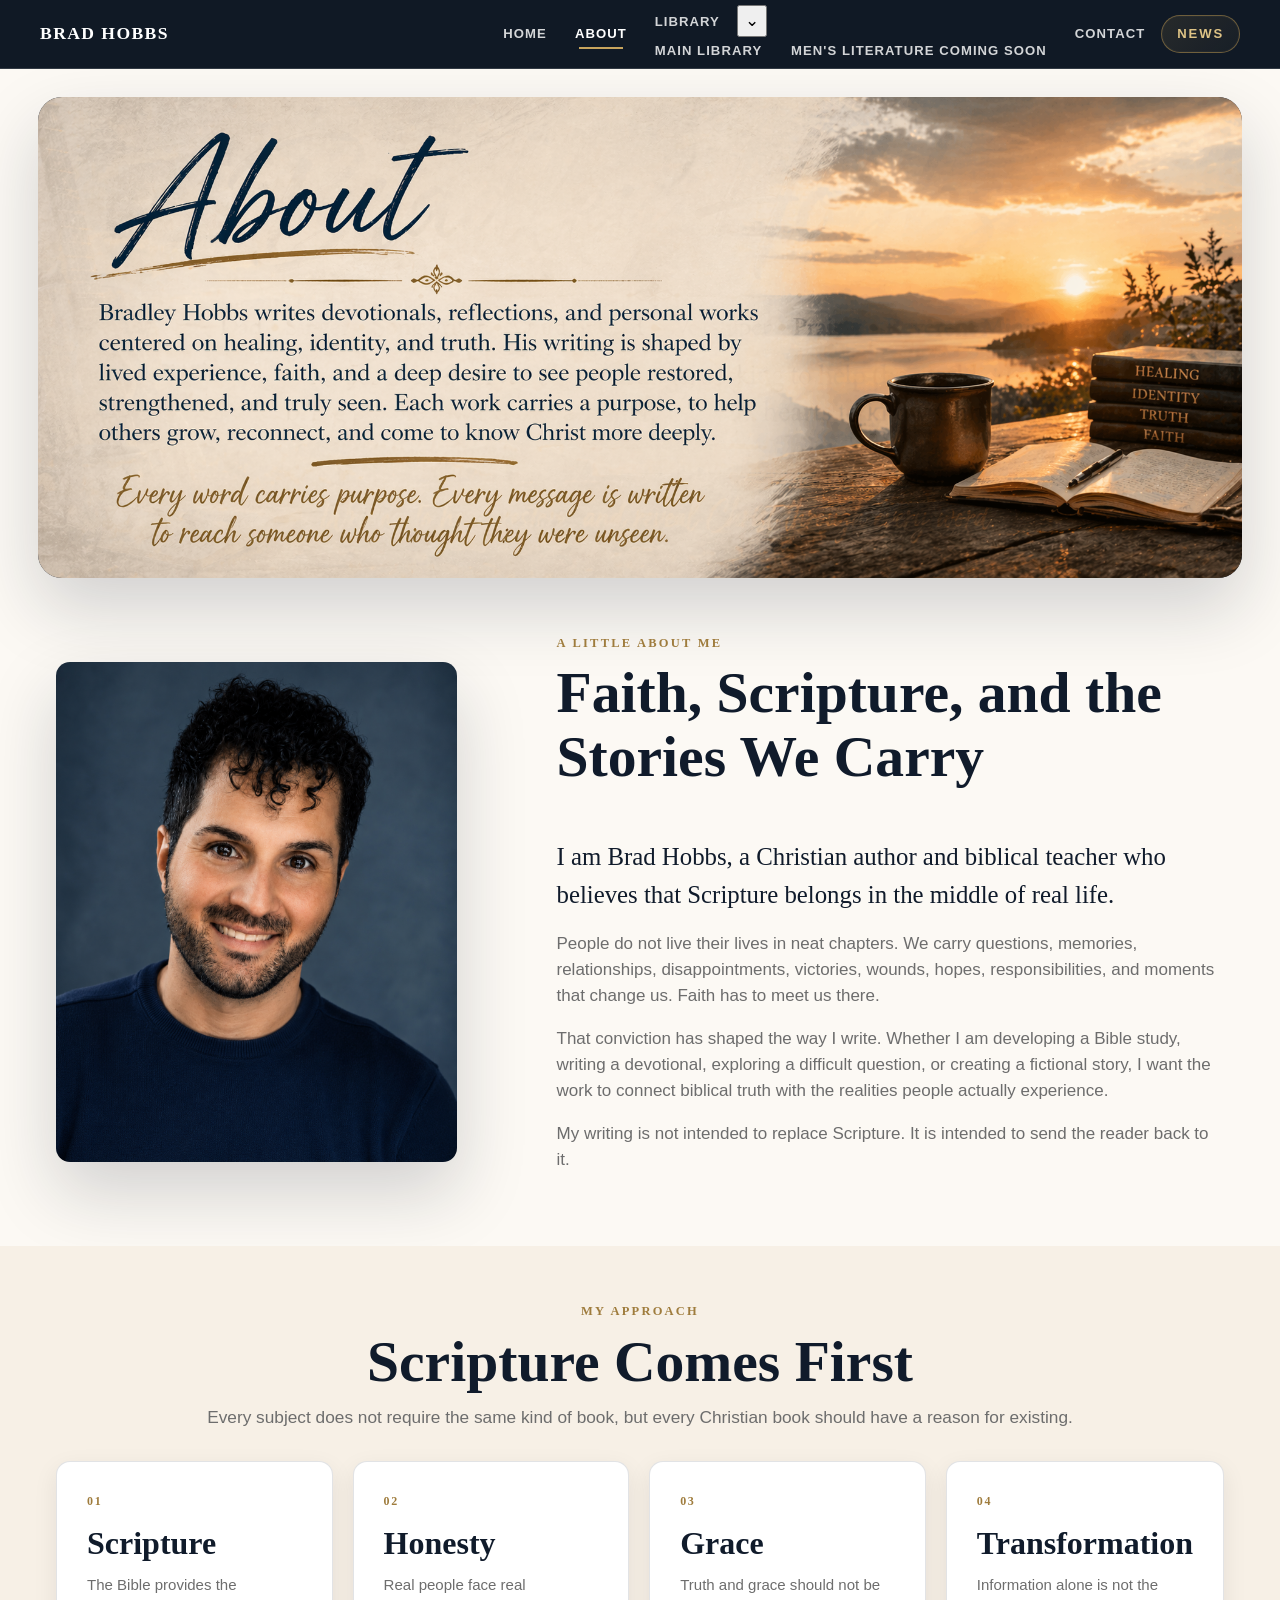
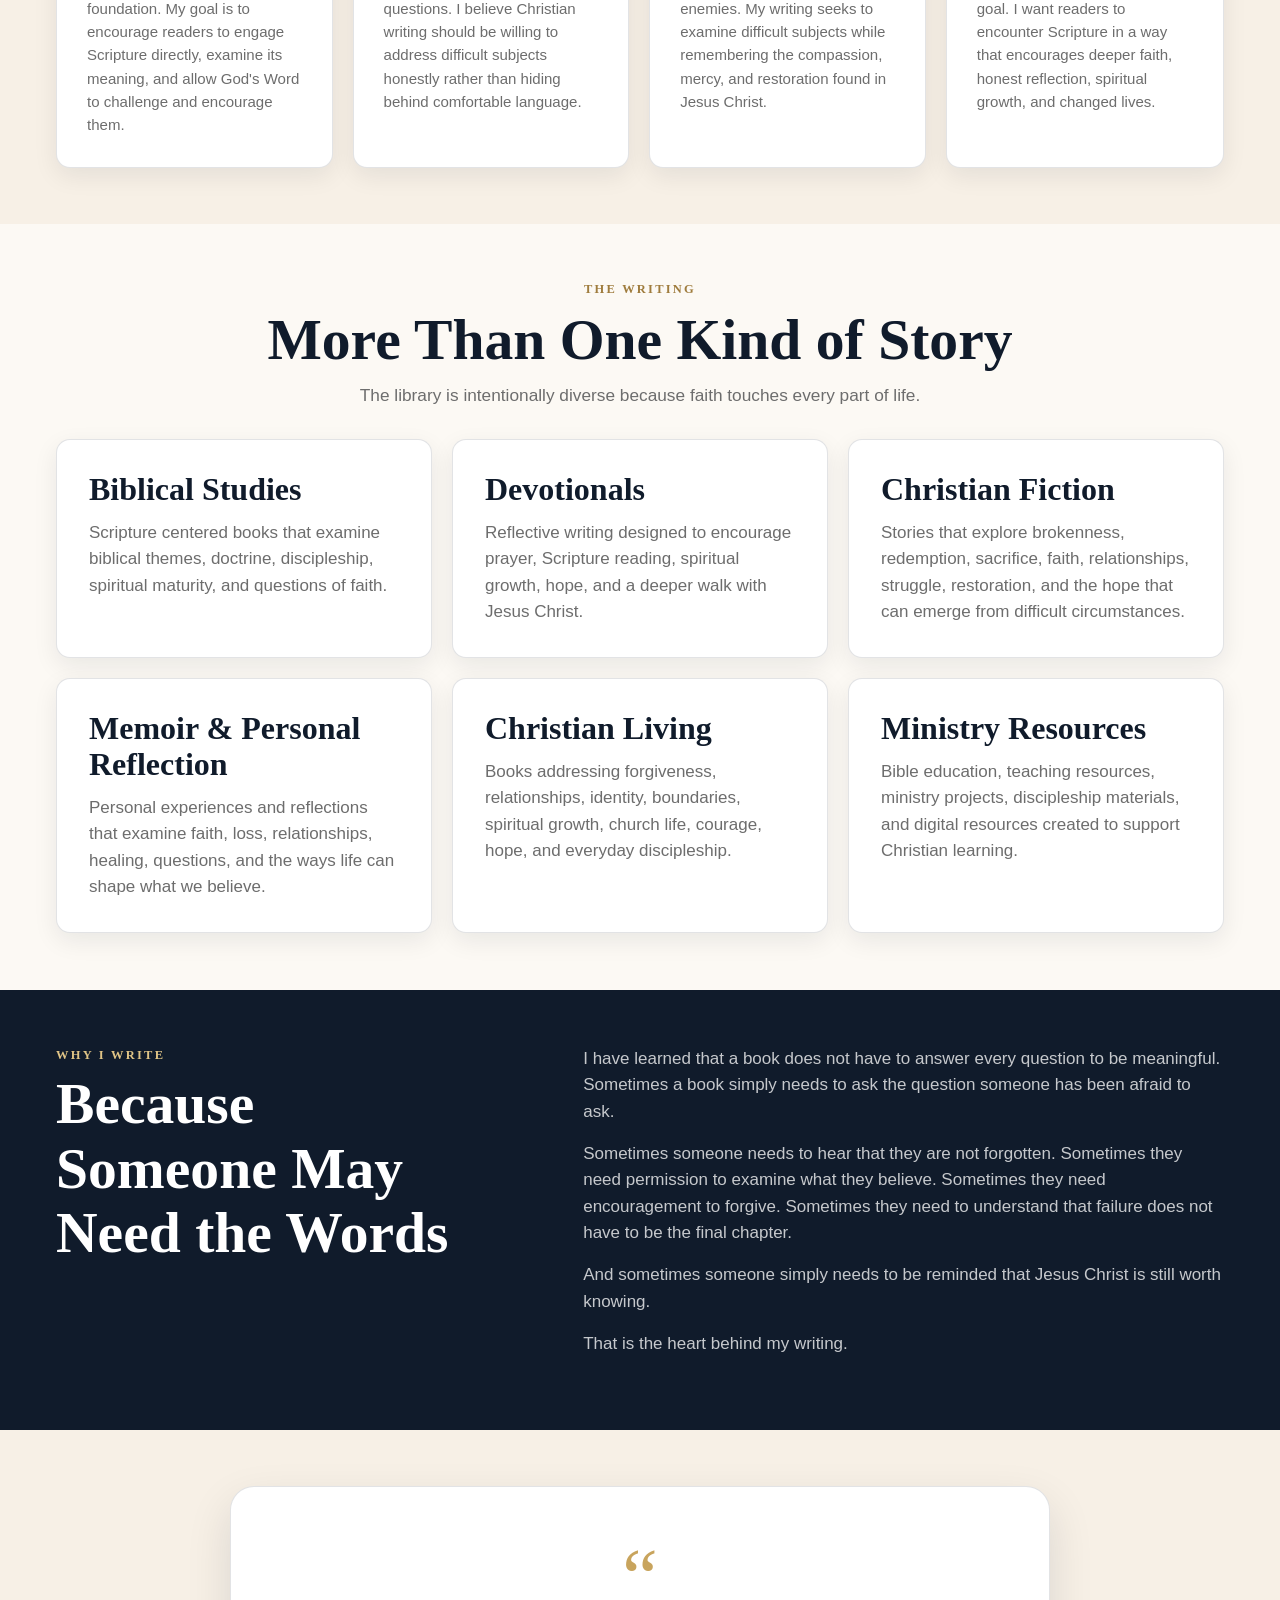
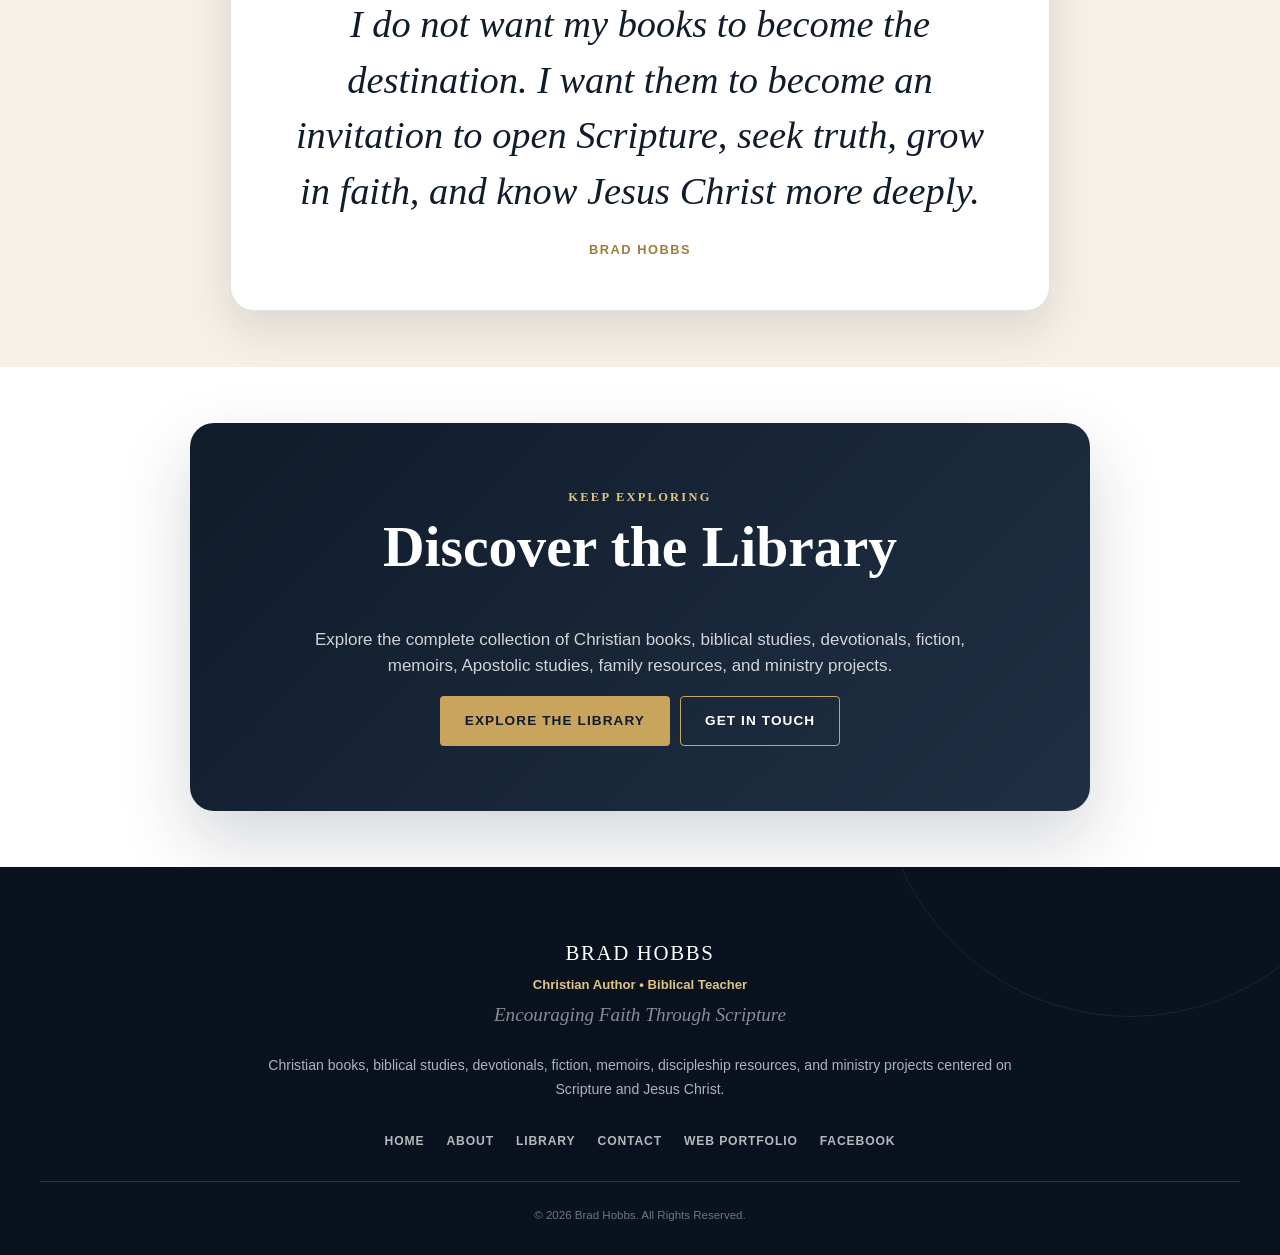
==== commit 69ed56f0: "Add Library dropdown for Men's Literature" ====
--- a/about.html
+++ b/about.html
@@ -105,9 +105,14 @@
                 aria-current="page">
                 About
             </a>
-            <a href="library.html">
-                Library
-            </a>
+            <div class="nav-dropdown">
+  <a href="library.html" class="nav-dropdown-main">Library</a>
+  <button class="nav-dropdown-toggle" type="button" aria-label="Open Library submenu" aria-expanded="false"><span aria-hidden="true">⌄</span></button>
+  <div class="nav-dropdown-menu">
+    <a href="library.html">Main Library</a>
+    <a href="mens-literature.html">Men's Literature <span class="menu-coming">Coming Soon</span></a>
+  </div>
+</div>
             <a href="contact.html">
                 Contact
             </a>
--- a/styles.css
+++ b/styles.css
@@ -4672,3 +4672,257 @@
   .card-content,.book-card-content,.feature-card-content{padding:14px}
   footer,.site-footer{padding:24px 14px}
 }
+
+/* =========================================================
+   NEWS PAGE AND DISTINCT NAVIGATION TREATMENT
+========================================================= */
+.nav-links a.nav-news-link{
+  color:var(--gold-light);
+  border:1px solid rgba(198,160,82,.48);
+  border-radius:999px;
+  padding:8px 15px;
+  background:linear-gradient(135deg,rgba(198,160,82,.12),rgba(198,160,82,.04));
+  letter-spacing:.14em;
+  font-weight:800;
+  box-shadow:inset 0 0 0 1px rgba(255,255,255,.025);
+}
+.nav-links a.nav-news-link::after{display:none}
+.nav-links a.nav-news-link:hover,
+.nav-links a.nav-news-link.active{
+  color:#fff;
+  background:linear-gradient(135deg,rgba(198,160,82,.3),rgba(198,160,82,.12));
+  border-color:var(--gold-light);
+  box-shadow:0 0 18px rgba(198,160,82,.14);
+}
+.news-page{background:var(--background);color:var(--white)}
+.news-hero{padding:clamp(58px,8vw,104px) 20px 44px;text-align:center;background:linear-gradient(180deg,rgba(198,160,82,.08),transparent)}
+.news-hero h1{font-family:"Cinzel",Georgia,serif;font-size:clamp(2.25rem,5vw,4.1rem);line-height:1.1;margin:8px 0 20px}
+.news-intro{max-width:760px;margin:0 auto;color:var(--muted);font-size:1.08rem}
+.news-hero-line{width:74px;height:2px;background:var(--gold);margin:28px auto}
+.news-updated{font-size:.78rem;letter-spacing:.12em;color:var(--muted);font-weight:700}
+.news-updated span{color:var(--gold-light);margin-left:8px}
+.news-feed{padding-top:clamp(34px,5vw,64px)}
+.news-feed .section-inner{max-width:920px}
+.news-post{padding:clamp(22px,3.5vw,36px);margin-bottom:22px;border:1px solid var(--border-light);border-radius:var(--radius-medium);background:rgba(255,255,255,.025)}
+.news-post.news-featured{border-color:rgba(198,160,82,.5);background:linear-gradient(135deg,rgba(198,160,82,.08),rgba(255,255,255,.015))}
+.news-post-meta{display:flex;align-items:center;flex-wrap:wrap;gap:12px;margin-bottom:14px;color:var(--muted);font-size:.82rem}
+.news-tag{color:var(--gold-light);font-size:.7rem;font-weight:800;letter-spacing:.14em;text-transform:uppercase}
+.news-post h2{font-size:clamp(1.35rem,3vw,1.85rem);line-height:1.25;margin:0 0 14px}
+.news-post p{color:var(--muted);line-height:1.75}
+.news-post p:last-child{margin-bottom:0}
+.news-post-link{display:inline-flex;gap:8px;margin-top:4px;color:var(--gold-light);font-weight:700}
+.news-post-link:hover{color:var(--white)}
+.news-closing{text-align:center;padding:clamp(30px,5vw,55px) 20px 10px}
+.news-closing h2{margin:8px 0 14px}
+.news-closing>p:not(.section-label){max-width:640px;margin:0 auto;color:var(--muted)}
+.news-closing .hero-buttons{justify-content:center}
+.footer-news-link{color:var(--gold-light)!important;font-weight:800}
+@media(max-width:760px){
+ .nav-links a.nav-news-link{padding:10px 15px;border-radius:10px;box-shadow:none}
+ .news-post-meta{gap:8px}
+ .news-post{padding:22px 18px}
+}
+
+
+/* =========================================================
+   NEWS TIMELINE: DISTINCT DATE-BASED UPDATE SEPARATORS
+========================================================= */
+.news-feed .news-post{
+  position:relative;
+  overflow:visible;
+  margin:0 0 clamp(24px,3vw,34px);
+  padding:clamp(24px,3.5vw,38px) clamp(22px,3.5vw,40px);
+  border:0;
+  border-left:3px solid rgba(198,160,82,.62);
+  border-radius:0 14px 14px 0;
+  background:linear-gradient(105deg,rgba(198,160,82,.055),rgba(255,255,255,.018) 55%);
+  box-shadow:0 12px 30px rgba(0,0,0,.08);
+}
+.news-feed .news-post::before{
+  content:"";
+  position:absolute;
+  left:-8px;
+  top:34px;
+  width:13px;
+  height:13px;
+  border:2px solid var(--gold-light);
+  border-radius:50%;
+  background:var(--navy-deep);
+  box-shadow:0 0 0 5px rgba(198,160,82,.09);
+}
+.news-feed .news-post::after{
+  content:"";
+  position:absolute;
+  left:calc(-3px - clamp(8px,1vw,14px));
+  right:0;
+  bottom:calc(-1 * clamp(13px,1.6vw,18px));
+  height:1px;
+  background:linear-gradient(90deg,rgba(198,160,82,.65),rgba(198,160,82,.16) 55%,transparent);
+}
+.news-feed .news-post-meta{
+  display:flex;
+  align-items:center;
+  gap:10px 14px;
+  margin-bottom:17px;
+}
+.news-feed .news-post-meta time,
+.news-feed .news-post-meta>span:not(.news-tag){
+  display:inline-flex;
+  align-items:center;
+  padding:5px 11px;
+  border:1px solid rgba(198,160,82,.25);
+  border-radius:999px;
+  background:rgba(198,160,82,.07);
+  color:var(--ivory);
+  font-size:.76rem;
+  letter-spacing:.045em;
+}
+.news-feed .news-tag{
+  padding:5px 0;
+  color:var(--gold-light);
+}
+.news-feed .news-post h2{
+  max-width:760px;
+  margin-bottom:15px;
+}
+.news-feed .news-post p{
+  max-width:78ch;
+}
+.news-feed .news-post.news-featured{
+  border-left-color:var(--gold-light);
+  background:linear-gradient(105deg,rgba(198,160,82,.13),rgba(255,255,255,.025) 62%);
+}
+.news-feed .news-post.news-featured::before{
+  background:var(--gold-light);
+  box-shadow:0 0 0 5px rgba(198,160,82,.14),0 0 18px rgba(198,160,82,.25);
+}
+.news-feed .news-post:last-of-type::after{display:none}
+.news-feed .news-closing{
+  position:relative;
+  margin-top:clamp(28px,4vw,48px);
+  padding-top:clamp(38px,5vw,58px);
+}
+.news-feed .news-closing::before{
+  content:"";
+  display:block;
+  width:min(240px,60%);
+  height:1px;
+  margin:0 auto clamp(30px,4vw,44px);
+  background:linear-gradient(90deg,transparent,var(--gold),transparent);
+}
+@media(max-width:760px){
+  .news-feed .news-post{margin-bottom:25px;padding:22px 17px 22px 20px}
+  .news-feed .news-post::before{top:28px}
+  .news-feed .news-post-meta{align-items:flex-start;flex-direction:column;gap:6px}
+  .news-feed .news-tag{padding:0}
+}
+
+
+/* NEWS PAGE CONTRAST FIX: keep every text element readable */
+.news-page{background:#09121e!important;color:#f7f0e6!important}
+.news-page h1,.news-page h2,.news-page h3{color:#f7f0e6!important}
+.news-page .section-label{color:#dfc486!important}
+.news-page .news-intro,.news-page .news-post p,.news-page .news-closing>p:not(.section-label){color:#d7d0c5!important}
+.news-page .news-updated{color:#c9c1b5!important}
+.news-page .news-updated span{color:#dfc486!important}
+.news-page .news-post-meta time,.news-page .news-post-meta>span:not(.news-tag){color:#f7f0e6!important;background:rgba(198,160,82,.12)!important;border-color:rgba(198,160,82,.38)!important}
+.news-page .news-tag{color:#dfc486!important}
+.news-page .news-post-link{color:#dfc486!important}
+.news-page .news-post-link:hover{color:#fff!important}
+.news-page .news-post{background:linear-gradient(105deg,rgba(198,160,82,.07),rgba(255,255,255,.035) 55%)!important}
+.news-page .news-post.news-featured{background:linear-gradient(105deg,rgba(198,160,82,.15),rgba(255,255,255,.04) 62%)!important}
+.news-page .news-closing .primary-button{color:#09121e!important}
+.news-page .news-closing .secondary-button{color:#f7f0e6!important}
+
+/* DISCERNMENT joins the Biblical Teaching showcase beside The Seven Things. */
+@media (min-width: 761px) {
+  .featured-teaching-top .editorial-book-grid {
+    grid-template-columns: repeat(4, minmax(0, 1fr)) !important;
+    align-items: start;
+  }
+}
+@media (max-width: 760px) {
+  .featured-teaching-top .editorial-book-grid {
+    grid-template-columns: repeat(2, minmax(0, 1fr)) !important;
+  }
+}
+@media (max-width: 560px) {
+  .featured-teaching-top .editorial-book-grid {
+    grid-template-columns: minmax(0, 1fr) !important;
+  }
+}
+
+/* MOBILE FIX: DISCERNMENT and featured teaching cards use the full
+   available width instead of becoming narrow vertical text columns. */
+@media (max-width: 560px) {
+  .featured-teaching-top .editorial-book-grid {
+    display: grid !important;
+    grid-template-columns: minmax(0, 1fr) !important;
+    width: 100% !important;
+    gap: 36px !important;
+  }
+
+  .featured-teaching-top .editorial-book-grid .editorial-book {
+    width: 100% !important;
+    max-width: 100% !important;
+    min-width: 0 !important;
+    display: flex !important;
+    flex-direction: column !important;
+    align-items: center !important;
+    text-align: center !important;
+  }
+
+  .featured-teaching-top .editorial-book .book-cover-link {
+    display: flex !important;
+    justify-content: center !important;
+    width: 100% !important;
+    max-width: 100% !important;
+    height: auto !important;
+    margin: 0 auto 22px !important;
+  }
+
+  .featured-teaching-top .editorial-book .book-cover-link img {
+    width: auto !important;
+    max-width: min(72vw, 260px) !important;
+    max-height: none !important;
+    height: auto !important;
+    object-fit: contain !important;
+  }
+
+  .featured-teaching-top .editorial-book .showcase-book-content {
+    display: block !important;
+    width: 100% !important;
+    max-width: 100% !important;
+    min-width: 0 !important;
+    padding: 0 !important;
+    text-align: center !important;
+  }
+
+  .featured-teaching-top .editorial-book .showcase-book-content h3 {
+    width: 100% !important;
+    max-width: 100% !important;
+    font-size: clamp(1.65rem, 7vw, 2.25rem) !important;
+    line-height: 1.16 !important;
+    overflow-wrap: normal !important;
+    word-break: normal !important;
+    hyphens: auto !important;
+    margin: 0 auto 16px !important;
+  }
+
+  .featured-teaching-top .editorial-book .showcase-book-content p {
+    width: 100% !important;
+    max-width: 560px !important;
+    margin: 0 auto 20px !important;
+    font-size: 1rem !important;
+    line-height: 1.75 !important;
+    overflow-wrap: normal !important;
+    word-break: normal !important;
+  }
+
+  .featured-teaching-top .editorial-book .latest-type {
+    display: block !important;
+    max-width: 100% !important;
+    margin: 0 auto 12px !important;
+    text-align: center !important;
+  }
+}
